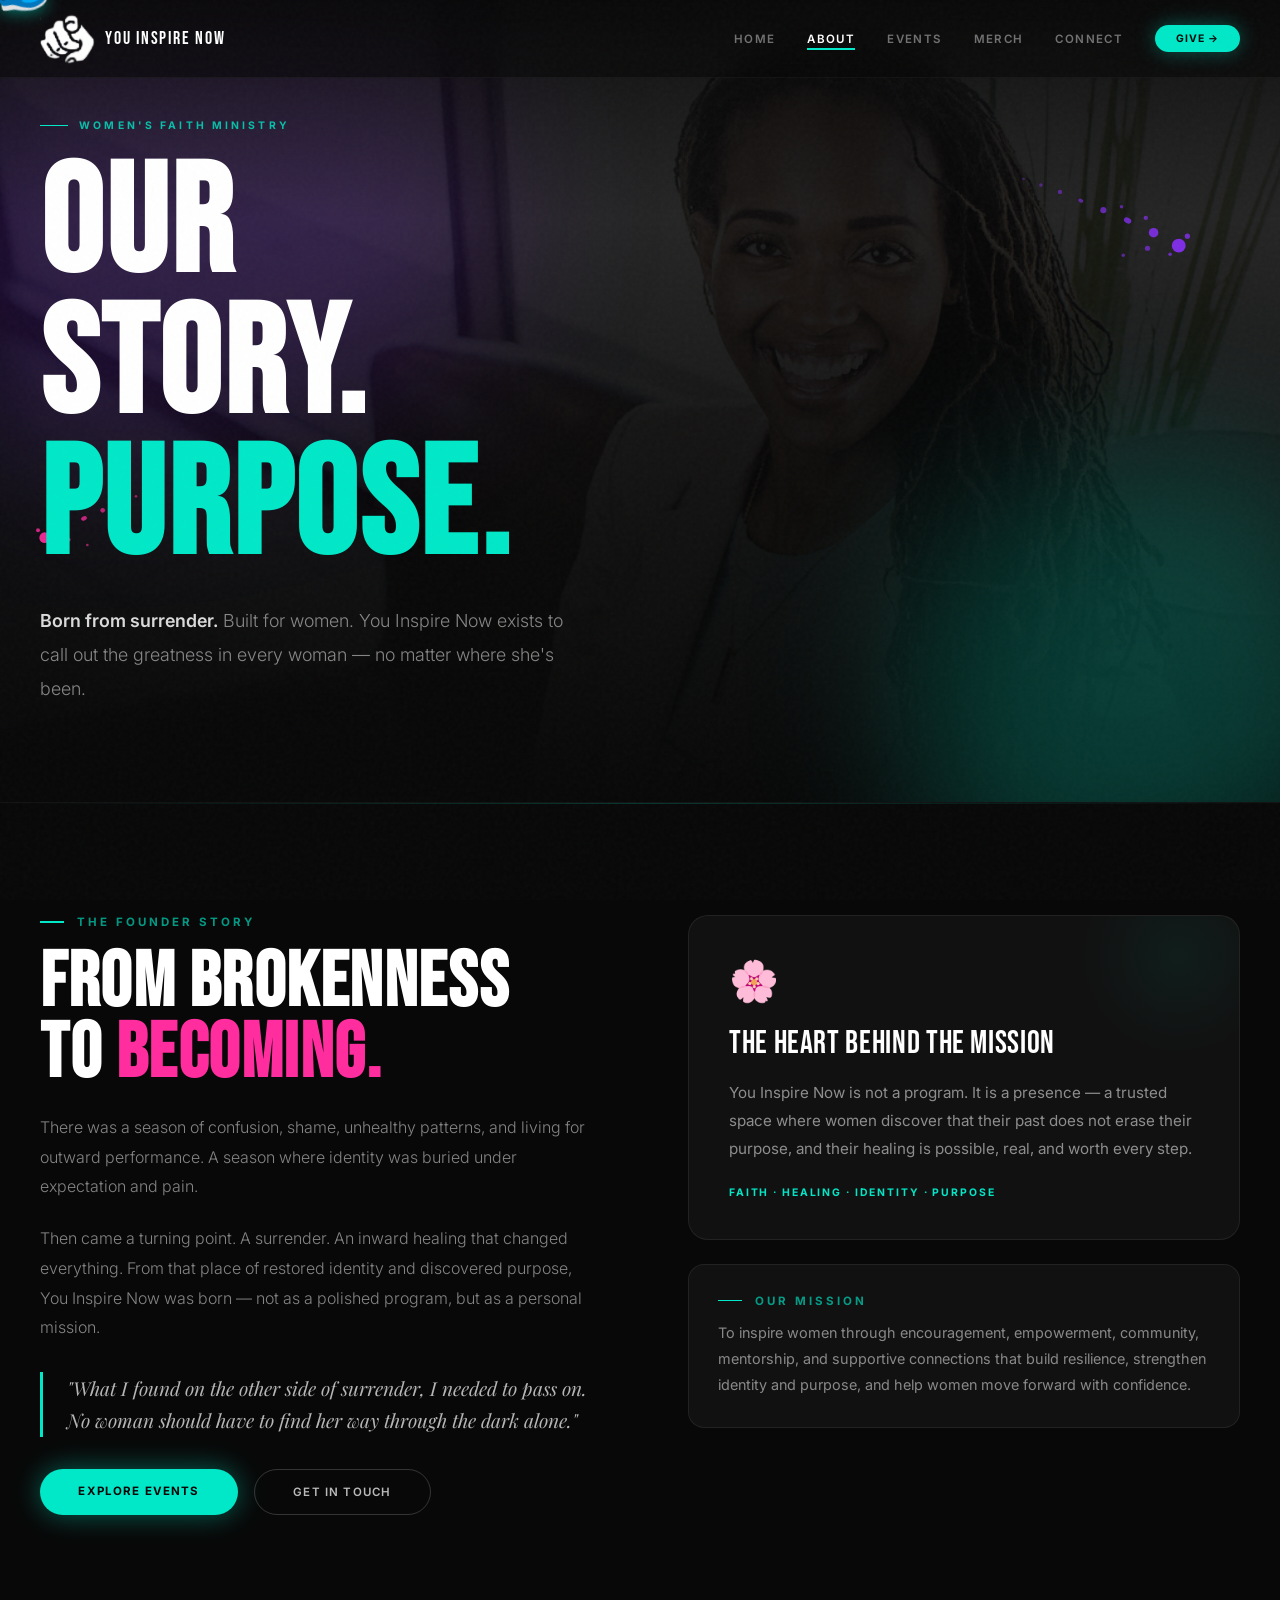
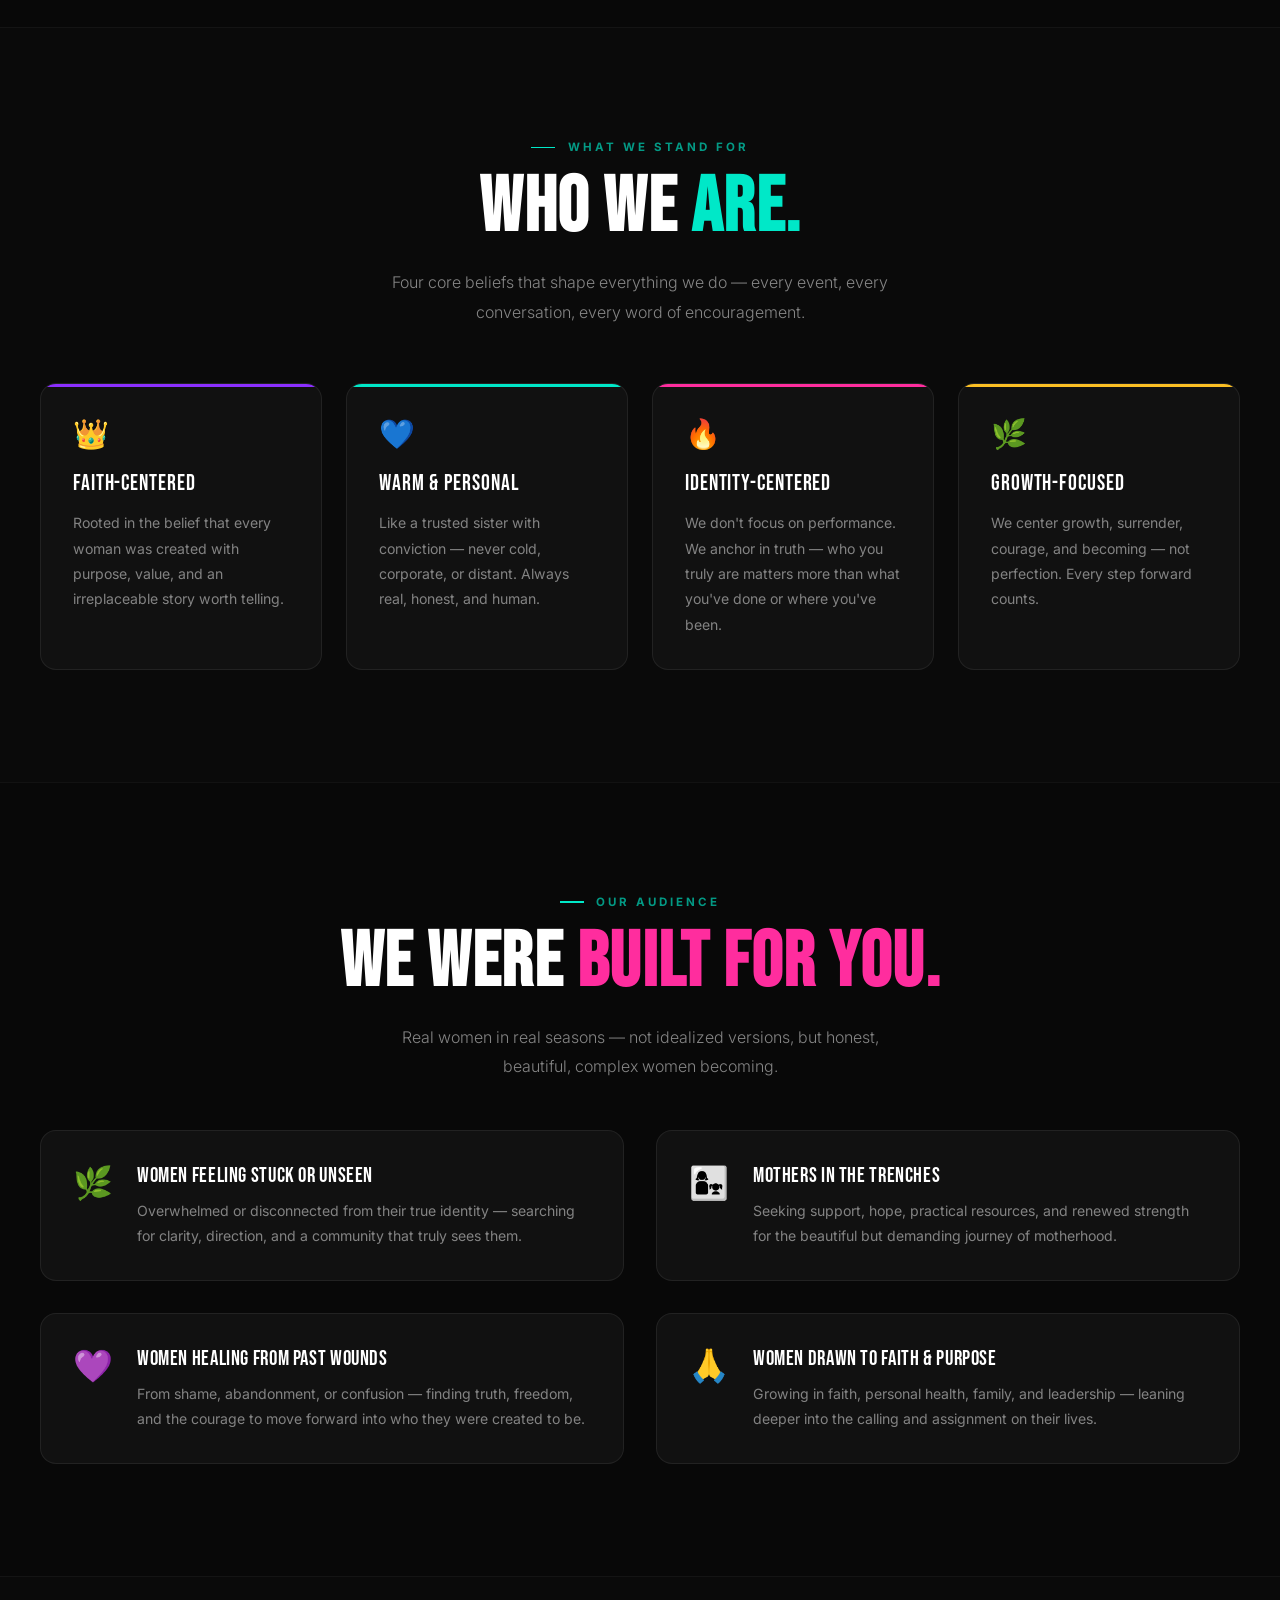
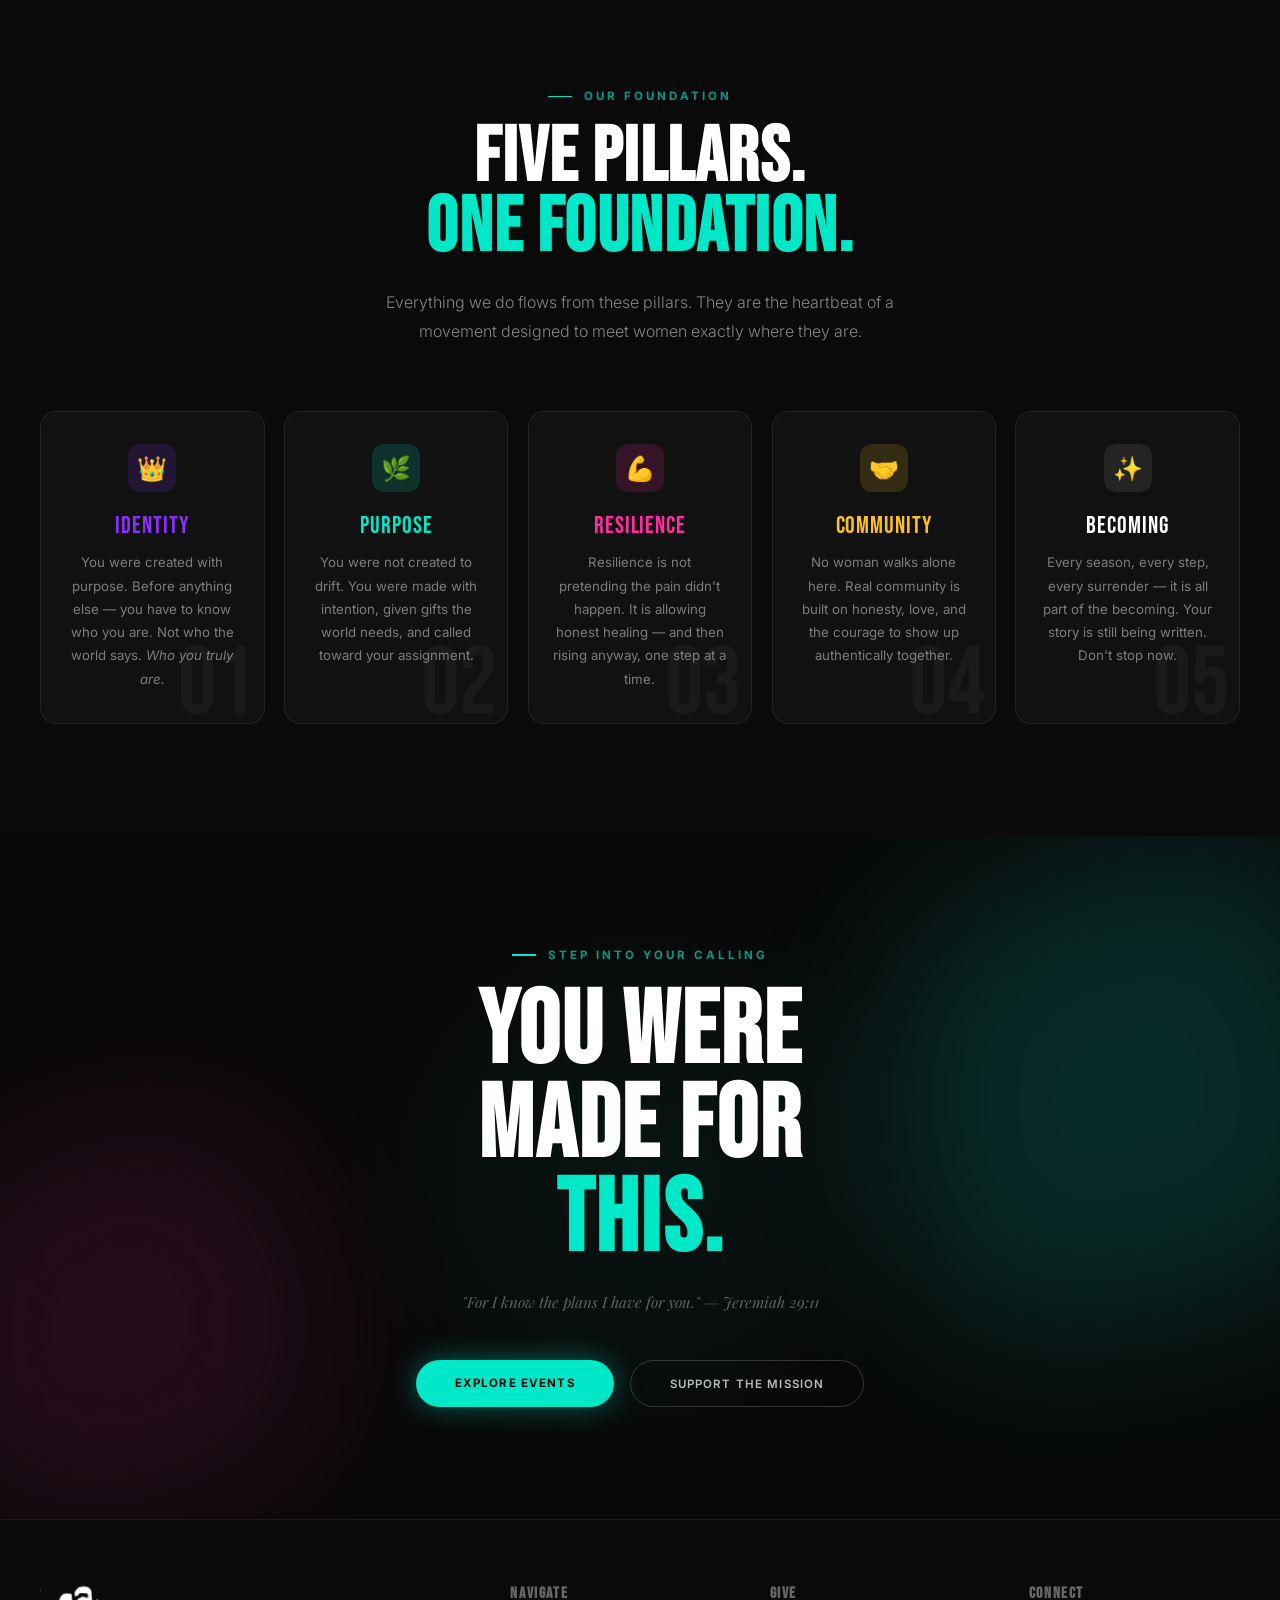
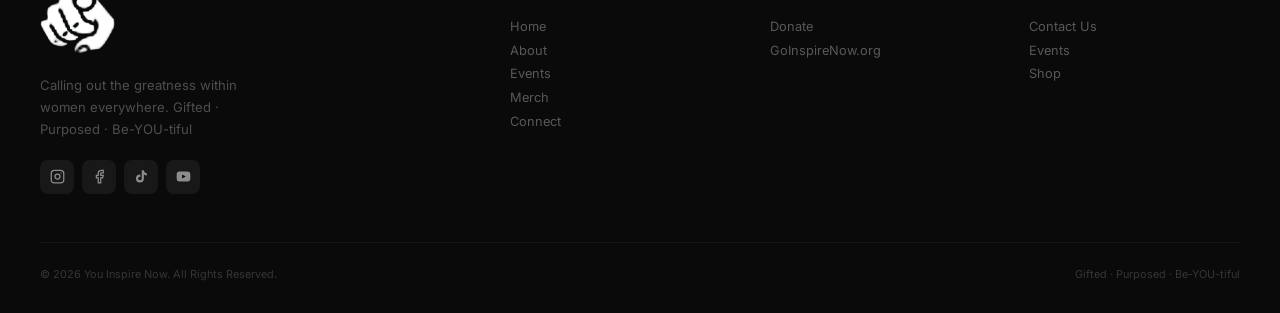
==== about.html @ 8af92f27 "You Inspire Now v2 — Women's Faith Ministry Website 6-page static site: Home, About, Events, Merch, " ====
<!DOCTYPE html>
<html lang="en">
<head>
<meta charset="UTF-8">
<meta name="viewport" content="width=device-width, initial-scale=1.0">
<title>Our Story — You Inspire Now</title>
<link rel="preconnect" href="https://fonts.googleapis.com">
<link href="https://fonts.googleapis.com/css2?family=Bebas+Neue&family=Dancing+Script:wght@700&family=Playfair+Display:ital,wght@0,400;0,700;1,400;1,700&family=Inter:wght@300;400;500;600;700&display=swap" rel="stylesheet">
<style>
*,*::before,*::after{box-sizing:border-box;margin:0;padding:0;}
html{scroll-behavior:smooth;}
body{font-family:'Inter',sans-serif;background:#080808;color:#fff;overflow-x:hidden;cursor:none;}
@media(hover:none){body{cursor:auto;}}
:root{--teal:#00E8C8;--pink:#FF2D9E;--pu:#8B2FFF;--black:#080808;--card:#111111;--border:rgba(255,255,255,0.07);--muted:rgba(255,255,255,0.38);}
.grain{position:fixed;inset:0;pointer-events:none;z-index:9999;opacity:0.028;background-image:url("data:image/svg+xml,%3Csvg viewBox='0 0 256 256' xmlns='http://www.w3.org/2000/svg'%3E%3Cfilter id='n'%3E%3CfeTurbulence type='fractalNoise' baseFrequency='0.85' numOctaves='4' stitchTiles='stitch'/%3E%3C/filter%3E%3Crect width='100%25' height='100%25' filter='url(%23n)'/%3E%3C/svg%3E");}
#cursor{position:fixed;pointer-events:none;z-index:100001;font-size:42px;line-height:1;user-select:none;transform:translate(-6px,-32px) rotate(-15deg);transition:font-size 0.15s ease,transform 0.15s ease;filter:drop-shadow(0 2px 8px rgba(0,232,200,0.5));}
#cursor.hov{font-size:54px;transform:translate(-6px,-40px) rotate(-20deg);}
@media(hover:none){#cursor{display:none;}}
.hero-top-shade{position:absolute;top:0;left:0;right:0;height:220px;background:linear-gradient(to bottom,rgba(8,8,8,0.88) 0%,transparent 100%);z-index:1;pointer-events:none;}
.splat-wrap{position:absolute;pointer-events:none;}
.blob{position:absolute;border-radius:71% 29% 76% 24% / 42% 68% 32% 58%;filter:blur(80px);pointer-events:none;animation:blob-drift var(--bd,14s) ease-in-out infinite alternate var(--bdel,0s);}
.blob-teal{background:rgba(0,232,200,0.22);}
.blob-pink{background:rgba(255,45,158,0.20);}
.blob-pu{background:rgba(139,47,255,0.18);}
@keyframes blob-drift{from{transform:translate(0,0) scale(1);border-radius:71% 29% 76% 24% / 42% 68% 32% 58%;}to{transform:translate(var(--btx,30px),var(--bty,-20px)) scale(var(--bs,1.12));border-radius:42% 58% 31% 69% / 70% 35% 65% 30%;}}
.reveal{opacity:0;transform:translateY(28px);transition:opacity 0.7s ease,transform 0.7s ease;}
.reveal.in{opacity:1;transform:translateY(0);}
.reveal-left{opacity:0;transform:translateX(-28px);transition:opacity 0.75s ease,transform 0.75s ease;}
.reveal-left.in{opacity:1;transform:translateX(0);}
.reveal-right{opacity:0;transform:translateX(28px);transition:opacity 0.75s ease,transform 0.75s ease;}
.reveal-right.in{opacity:1;transform:translateX(0);}

/* MUSIC */
#music-btn{position:fixed;bottom:2rem;right:2rem;z-index:998;width:52px;height:52px;border-radius:50%;background:rgba(8,8,8,0.75);border:1.5px solid rgba(0,232,200,0.45);backdrop-filter:blur(20px);cursor:pointer;display:flex;align-items:center;justify-content:center;font-size:1.2rem;color:var(--teal);transition:all 0.25s ease;box-shadow:0 4px 20px rgba(0,0,0,0.5);}
#music-btn:hover{background:rgba(0,232,200,0.12);border-color:var(--teal);transform:scale(1.1);box-shadow:0 0 20px rgba(0,232,200,0.4),0 4px 20px rgba(0,0,0,0.5);}
#music-btn.playing{background:rgba(0,232,200,0.1);border-color:var(--teal);animation:music-pulse 2s ease-in-out infinite;}
@keyframes music-pulse{0%,100%{box-shadow:0 0 24px rgba(0,232,200,0.5),0 4px 20px rgba(0,0,0,0.5);}50%{box-shadow:0 0 40px rgba(0,232,200,0.7),0 4px 20px rgba(0,0,0,0.5);}}

/* NAV */
#nav{position:fixed;top:0;left:0;right:0;z-index:500;padding:0.85rem 2.5rem;background:rgba(8,8,8,0.55);backdrop-filter:blur(12px);border-bottom:1px solid rgba(255,255,255,0.04);transition:background 0.4s,box-shadow 0.4s;}
#nav.scrolled{background:rgba(8,8,8,0.96);backdrop-filter:blur(24px);box-shadow:0 1px 0 rgba(255,255,255,0.05);}
.nav-in{max-width:1340px;margin:0 auto;display:flex;align-items:center;justify-content:space-between;}
.nav-logo{display:flex;align-items:center;gap:0.65rem;text-decoration:none;}.nav-logo img{height:50px;display:block;filter:invert(1);mix-blend-mode:screen;}
.nav-brand{font-family:'Bebas Neue',sans-serif;font-size:1.1rem;color:#fff;letter-spacing:0.1em;line-height:1;white-space:nowrap;}
.nav-links{display:flex;align-items:center;gap:2rem;}
.nav-a{font-size:0.72rem;font-weight:600;letter-spacing:0.12em;text-transform:uppercase;color:rgba(255,255,255,0.42);text-decoration:none;transition:color 0.2s;position:relative;}
.nav-a::after{content:'';position:absolute;bottom:-4px;left:0;width:0;height:1.5px;background:var(--teal);transition:width 0.25s;}
.nav-a:hover,.nav-a.active{color:#fff;}.nav-a:hover::after,.nav-a.active::after{width:100%;}
.nav-pill{padding:0.45rem 1.3rem;background:var(--teal);color:#080808;font-size:0.65rem;font-weight:700;letter-spacing:0.1em;text-transform:uppercase;border-radius:100px;text-decoration:none;transition:transform 0.2s,box-shadow 0.2s;box-shadow:0 0 20px rgba(0,232,200,0.35);}
.nav-pill:hover{transform:scale(1.07);box-shadow:0 0 32px rgba(0,232,200,0.55);}
.nav-burger{display:none;flex-direction:column;gap:5px;cursor:pointer;padding:4px;background:none;border:none;}
.nav-burger span{display:block;width:22px;height:2px;background:#fff;border-radius:2px;}

/* HERO */
#hero{min-height:80vh;position:relative;overflow:hidden;display:flex;align-items:flex-end;padding-top:110px;padding-bottom:6rem;}
.hero-bg{position:absolute;inset:0;background:url('images/hero.jpg') center 25% / cover no-repeat;filter:brightness(0.22) saturate(0.5);}
.hero-overlay{position:absolute;inset:0;background:linear-gradient(to top,#080808 0%,rgba(8,8,8,0.7) 40%,rgba(8,8,8,0.15) 100%);}
.hero-content{position:relative;z-index:2;max-width:1340px;margin:0 auto;padding:0 2.5rem;width:100%;}
.hero-tag{font-size:0.65rem;font-weight:700;letter-spacing:0.3em;text-transform:uppercase;color:rgba(0,232,200,0.8);display:inline-flex;align-items:center;gap:0.7rem;margin-bottom:1.5rem;}
.hero-tag::before{content:'';width:28px;height:1.5px;background:var(--teal);}
.hero-h1{font-family:'Bebas Neue',sans-serif;font-size:clamp(3rem,12vw,10rem);line-height:0.92;letter-spacing:0.02em;color:#fff;margin-bottom:1.5rem;}
.hero-h1 .accent{color:var(--teal);}
.hero-sub{font-size:1.12rem;font-weight:300;color:rgba(255,255,255,0.5);line-height:1.9;max-width:540px;}
.hero-sub strong{color:rgba(255,255,255,0.85);font-weight:600;}

/* SECTION BASE */
.sec{padding:7rem 2.5rem;position:relative;overflow:hidden;}
.sec-in{max-width:1340px;margin:0 auto;}
.section-label{font-size:0.72rem;font-weight:700;letter-spacing:0.26em;text-transform:uppercase;color:rgba(0,232,200,0.65);display:flex;align-items:center;gap:0.8rem;margin-bottom:1.2rem;}
.section-label::before{content:'';width:24px;height:1.5px;background:var(--teal);}
.sh2{font-family:'Bebas Neue',sans-serif;font-size:clamp(2.8rem,6vw,5.5rem);line-height:0.92;letter-spacing:0.02em;margin-bottom:1.5rem;}
.sh2 .accent-t{color:var(--teal);}
.sh2 .accent-p{color:var(--pink);}
.bp{font-size:1rem;color:rgba(255,255,255,0.5);line-height:1.85;font-weight:300;}
.bp strong{color:#fff;font-weight:600;}

/* STORY SECTION */
#story{background:#080808;border-top:1px solid rgba(255,255,255,0.04);}
#story::before{content:'';position:absolute;top:0;left:0;right:0;height:1px;background:linear-gradient(90deg,transparent,rgba(0,232,200,0.2),transparent);}
.story-grid{display:grid;grid-template-columns:1fr 1fr;gap:6rem;align-items:start;}
.story-quote{font-family:'Playfair Display',serif;font-style:italic;font-size:1.2rem;color:rgba(255,255,255,0.7);line-height:1.7;border-left:3px solid var(--teal);padding-left:1.5rem;margin:1.8rem 0;}
.story-card{background:var(--card);border:1px solid var(--border);border-radius:20px;padding:2.5rem;position:relative;overflow:hidden;}
.story-card::before{content:'';position:absolute;top:-60px;right:-40px;width:200px;height:200px;border-radius:50%;background:radial-gradient(circle,rgba(0,232,200,0.06),transparent 70%);}
.story-card-h{font-family:'Bebas Neue',sans-serif;font-size:2rem;letter-spacing:0.02em;margin-bottom:1rem;}
.story-card-p{color:rgba(255,255,255,0.52);line-height:1.85;font-size:0.95rem;margin-bottom:1.4rem;}
.story-card-tag{font-size:0.65rem;font-weight:700;letter-spacing:0.18em;text-transform:uppercase;color:var(--teal);}

/* VALUES SECTION */
#values{background:#0A0A0A;}
.values-grid{display:grid;grid-template-columns:repeat(4,1fr);gap:1.5rem;margin-top:3.5rem;}
.val-card{background:var(--card);border:1px solid var(--border);border-radius:16px;padding:2rem;position:relative;overflow:hidden;transition:border-color 0.3s,transform 0.3s;}
.val-card::before{content:'';position:absolute;top:0;left:0;right:0;height:3px;background:var(--ac,var(--teal));}
.val-card:hover{border-color:rgba(255,255,255,0.14);transform:translateY(-4px);}
.val-icon{font-size:1.8rem;margin-bottom:1.2rem;}
.val-h{font-family:'Bebas Neue',sans-serif;font-size:1.4rem;letter-spacing:0.04em;margin-bottom:0.8rem;}
.val-p{color:rgba(255,255,255,0.48);font-size:0.88rem;line-height:1.8;}

/* AUDIENCE SECTION */
#audience{background:#080808;}
.aud-grid{display:grid;grid-template-columns:repeat(2,1fr);gap:2rem;margin-top:3rem;}
.aud-item{display:flex;gap:1.5rem;align-items:flex-start;background:var(--card);border:1px solid var(--border);border-radius:16px;padding:2rem;}
.aud-icon{font-size:2rem;flex-shrink:0;}
.aud-h{font-family:'Bebas Neue',sans-serif;font-size:1.3rem;letter-spacing:0.03em;margin-bottom:0.6rem;}
.aud-p{color:rgba(255,255,255,0.48);font-size:0.88rem;line-height:1.8;}

/* PILLARS */
#pillars{background:#0A0A0A;}
.pillars-grid{display:grid;grid-template-columns:repeat(5,1fr);gap:1.2rem;margin-top:3.5rem;}
.pillar-card{background:var(--card);border:1px solid var(--border);border-radius:16px;padding:2rem 1.5rem;text-align:center;position:relative;overflow:hidden;transition:border-color 0.3s,transform 0.3s;}
.pillar-card:hover{transform:translateY(-6px);border-color:rgba(255,255,255,0.12);}
.pillar-card::after{content:attr(data-num);position:absolute;bottom:-10px;right:10px;font-family:'Bebas Neue',sans-serif;font-size:6rem;color:rgba(255,255,255,0.04);line-height:1;pointer-events:none;}
.pillar-dot{width:48px;height:48px;border-radius:12px;display:flex;align-items:center;justify-content:center;font-size:1.5rem;margin:0 auto 1.2rem;background:var(--pc,rgba(0,232,200,0.12));}
.pillar-name{font-family:'Bebas Neue',sans-serif;font-size:1.5rem;letter-spacing:0.04em;margin-bottom:0.7rem;color:var(--tl,var(--teal));}
.pillar-desc{color:rgba(255,255,255,0.45);font-size:0.83rem;line-height:1.75;}

/* CTA */
#about-cta{background:#080808;padding:7rem 2.5rem;text-align:center;position:relative;overflow:hidden;}
#about-cta::before{content:'';position:absolute;top:50%;left:50%;transform:translate(-50%,-50%);width:600px;height:600px;border-radius:50%;background:radial-gradient(circle,rgba(0,232,200,0.06),transparent 70%);pointer-events:none;}
.cta-h{font-family:'Bebas Neue',sans-serif;font-size:clamp(3rem,8vw,7rem);line-height:0.92;letter-spacing:0.02em;margin-bottom:1.5rem;}
.cta-h .tl{color:var(--teal);}
.cta-scripture{font-family:'Playfair Display',serif;font-style:italic;color:rgba(255,255,255,0.35);font-size:0.95rem;margin-bottom:3rem;}
.cta-btns{display:flex;gap:1rem;justify-content:center;flex-wrap:wrap;}
.btn-teal{display:inline-block;padding:0.95rem 2.4rem;background:var(--teal);color:#080808;font-weight:700;font-size:0.72rem;letter-spacing:0.1em;text-transform:uppercase;border-radius:100px;text-decoration:none;box-shadow:0 0 28px rgba(0,232,200,0.4);transition:transform 0.2s cubic-bezier(.34,1.56,.64,1),box-shadow 0.2s;}
.btn-teal:hover{transform:translateY(-3px) scale(1.04);box-shadow:0 0 48px rgba(0,232,200,0.6);}
.btn-ghost{display:inline-block;padding:0.95rem 2.4rem;background:transparent;color:rgba(255,255,255,0.72);font-weight:600;font-size:0.72rem;letter-spacing:0.1em;text-transform:uppercase;border-radius:100px;text-decoration:none;border:1.5px solid rgba(255,255,255,0.18);transition:border-color 0.2s,color 0.2s,transform 0.2s;}
.btn-ghost:hover{border-color:rgba(255,255,255,0.5);color:#fff;transform:translateY(-2px);}

/* FOOTER */
footer{background:#0A0A0A;border-top:1px solid var(--border);padding:4rem 2.5rem 2rem;}
.ft-in{max-width:1340px;margin:0 auto;}
.ft-grid{display:grid;grid-template-columns:2fr 1fr 1fr 1fr;gap:3rem;margin-bottom:3rem;}
.ft-brand img{height:70px;filter:invert(1);mix-blend-mode:screen;margin-bottom:1rem;}
.ft-tagline{font-size:0.82rem;color:rgba(255,255,255,0.28);line-height:1.7;max-width:240px;}
.ft-col h4{font-family:'Bebas Neue',sans-serif;font-size:1rem;letter-spacing:0.1em;color:rgba(255,255,255,0.38);margin-bottom:1rem;}
.ft-links{display:flex;flex-direction:column;gap:0.55rem;}
.ft-links a{font-size:0.8rem;color:rgba(255,255,255,0.32);text-decoration:none;transition:color 0.2s;}
.ft-links a:hover{color:#fff;}
.ft-soc{display:inline-flex;width:34px;height:34px;border-radius:8px;align-items:center;justify-content:center;background:rgba(255,255,255,0.06);color:rgba(255,255,255,0.5);text-decoration:none;transition:background 0.2s,color 0.2s;}
.ft-soc:hover{background:rgba(0,232,200,0.15);color:var(--teal);}
.ft-socs{display:flex;gap:0.5rem;margin-top:1.2rem;}
.ft-bot{border-top:1px solid rgba(255,255,255,0.05);padding-top:1.5rem;display:flex;justify-content:space-between;flex-wrap:wrap;gap:0.8rem;}
.ft-copy{font-size:0.68rem;color:rgba(255,255,255,0.18);}

/* RESPONSIVE */
@media(max-width:1024px){.pillars-grid{grid-template-columns:repeat(3,1fr);}.values-grid{grid-template-columns:repeat(2,1fr);}.story-grid{grid-template-columns:1fr;gap:3rem;}}
@media(max-width:768px){.aud-grid{grid-template-columns:1fr;}.ft-grid{grid-template-columns:1fr 1fr;gap:2rem;}.pillars-grid{grid-template-columns:repeat(2,1fr);}}
@media(max-width:600px){#nav{padding:0.65rem 1.25rem;}.nav-links{display:none;}.nav-links.open{display:flex;flex-direction:column;position:fixed;top:68px;left:0;right:0;background:rgba(8,8,8,0.98);padding:1.5rem;gap:1.2rem;z-index:499;}.nav-a{font-size:0.9rem;}.nav-burger{display:flex;}.sec{padding:4.5rem 1.25rem;}.values-grid{grid-template-columns:1fr;}.pillars-grid{grid-template-columns:1fr 1fr;}.ft-grid{grid-template-columns:1fr;gap:1.5rem;}
  .hero-content{padding:0 1.5rem;}
  .hero-h1{font-size:clamp(3rem,14vw,6rem);}
  .hero-sub{font-size:1rem;max-width:100%;}
  .ft-brand p{font-size:0.9rem;}
  .ft-links a{font-size:0.92rem;}
  .ft-copy{font-size:0.78rem;}
  .ft-col h4{font-size:0.68rem;}
  .ft-soc{width:42px;height:42px;}
  .val-card{padding:2rem 1.8rem;}
  .val-icon{font-size:1.8rem;}
  .pl-card-ab{padding:2rem 1.8rem;}
}
</style>
</head>
<body>
<div class="grain"></div>
<div id="cursor">👟</div>
<audio id="bg-music" loop preload="metadata"><source src="audio/brave.mp3" type="audio/mpeg"></audio>
<button id="music-btn" aria-label="Toggle music">♪</button>

<!-- NAV -->
<nav id="nav">
  <div class="nav-in">
    <a href="index.html" class="nav-logo"><img src="Screenshot_2026-03-28_195930-removebg-preview.png" alt="You Inspire Now"><span class="nav-brand">You Inspire Now</span></a>
    <div class="nav-links" id="nav-links">
      <a href="index.html" class="nav-a">Home</a>
      <a href="about.html" class="nav-a active">About</a>
      <a href="events.html" class="nav-a">Events</a>
      <a href="merch.html" class="nav-a">Merch</a>
      <a href="contact.html" class="nav-a">Connect</a>
      <a href="donate.html" class="nav-pill">Give →</a>
    </div>
    <button class="nav-burger" id="nav-burger" aria-label="Menu"><span></span><span></span><span></span></button>
  </div>
</nav>

<!-- HERO -->
<section id="hero">
  <div class="hero-bg"></div>
  <div class="hero-overlay"></div>
  <div class="hero-top-shade"></div>
  <div class="blob blob-pu" style="width:600px;height:600px;top:-150px;left:-100px;--bd:16s;"></div>
  <div class="blob blob-teal" style="width:450px;height:450px;bottom:-100px;right:-80px;--bd:18s;--bdel:-6s;"></div>
  <div class="splat-wrap" style="width:260px;height:260px;top:15%;right:6%;z-index:1;">
    <svg viewBox="0 0 300 200" fill="none"><circle cx="272" cy="145" r="8" fill="rgba(139,47,255,.88)"/><circle cx="282" cy="134" r="3" fill="rgba(139,47,255,.76)"/><circle cx="262" cy="155" r="2" fill="rgba(139,47,255,.70)"/><circle cx="243" cy="130" r="5.5" fill="rgba(139,47,255,.80)"/><ellipse cx="213" cy="116" rx="4.5" ry="3.2" transform="rotate(26,213,116)" fill="rgba(139,47,255,.72)"/><circle cx="185" cy="104" r="3.5" fill="rgba(139,47,255,.65)"/><ellipse cx="159" cy="93" rx="3" ry="2.2" transform="rotate(26,159,93)" fill="rgba(139,47,255,.58)"/><circle cx="135" cy="83" r="2.5" fill="rgba(139,47,255,.51)"/><circle cx="113" cy="75" r="2" fill="rgba(139,47,255,.44)"/><circle cx="93" cy="68" r="1.5" fill="rgba(139,47,255,.36)"/><circle cx="234" cy="113" r="2.5" fill="rgba(139,47,255,.66)"/><circle cx="206" cy="100" r="2" fill="rgba(139,47,255,.58)"/><circle cx="236" cy="148" r="3" fill="rgba(139,47,255,.63)"/><circle cx="208" cy="156" r="2" fill="rgba(139,47,255,.55)"/></svg>
  </div>
  <div class="splat-wrap" style="width:200px;height:200px;top:55%;left:2%;z-index:1;">
    <svg viewBox="0 0 300 200" fill="none"><circle cx="28" cy="145" r="8" fill="rgba(255,45,158,.90)"/><circle cx="18" cy="134" r="3" fill="rgba(255,45,158,.78)"/><circle cx="57" cy="130" r="5.5" fill="rgba(255,45,158,.82)"/><ellipse cx="87" cy="116" rx="4.5" ry="3.2" transform="rotate(-26,87,116)" fill="rgba(255,45,158,.74)"/><circle cx="115" cy="104" r="3.5" fill="rgba(255,45,158,.67)"/><circle cx="141" cy="93" r="2.5" fill="rgba(255,45,158,.60)"/><circle cx="165" cy="83" r="2" fill="rgba(255,45,158,.53)"/><circle cx="64" cy="148" r="3" fill="rgba(255,45,158,.65)"/><circle cx="92" cy="156" r="2" fill="rgba(255,45,158,.57)"/></svg>
  </div>
  <div class="hero-content">
    <div class="hero-tag">Women's Faith Ministry</div>
    <h1 class="hero-h1">OUR<br>STORY.<br><span class="accent">PURPOSE.</span></h1>
    <p class="hero-sub"><strong>Born from surrender.</strong> Built for women. You Inspire Now exists to call out the greatness in every woman — no matter where she's been.</p>
  </div>
</section>

<!-- FOUNDER STORY -->
<section id="story" class="sec">
  <div class="sec-in">
    <div class="story-grid">
      <div class="reveal-left">
        <div class="section-label">The Founder Story</div>
        <h2 class="sh2">FROM BROKENNESS<br>TO <span class="accent-p">BECOMING.</span></h2>
        <p class="bp" style="margin-bottom:1.4rem;">There was a season of confusion, shame, unhealthy patterns, and living for outward performance. A season where identity was buried under expectation and pain.</p>
        <p class="bp" style="margin-bottom:1.4rem;">Then came a turning point. A surrender. An inward healing that changed everything. From that place of restored identity and discovered purpose, You Inspire Now was born — not as a polished program, but as a personal mission.</p>
        <blockquote class="story-quote">"What I found on the other side of surrender, I needed to pass on. No woman should have to find her way through the dark alone."</blockquote>
        <div style="margin-top:2rem;display:flex;gap:1rem;flex-wrap:wrap;">
          <a href="events.html" class="btn-teal" data-magnetic>Explore Events</a>
          <a href="contact.html" class="btn-ghost">Get In Touch</a>
        </div>
      </div>
      <div class="reveal-right" style="transition-delay:0.12s;">
        <div class="story-card">
          <div style="font-size:2.5rem;margin-bottom:1.2rem;">🌸</div>
          <div class="story-card-h">THE HEART BEHIND THE MISSION</div>
          <p class="story-card-p">You Inspire Now is not a program. It is a presence — a trusted space where women discover that their past does not erase their purpose, and their healing is possible, real, and worth every step.</p>
          <div class="story-card-tag">Faith · Healing · Identity · Purpose</div>
        </div>
        <div style="margin-top:1.5rem;background:var(--card);border:1px solid var(--border);border-radius:16px;padding:1.8rem;">
          <div class="section-label" style="margin-bottom:0.8rem;">Our Mission</div>
          <p style="font-size:0.9rem;color:rgba(255,255,255,0.5);line-height:1.8;">To inspire women through encouragement, empowerment, community, mentorship, and supportive connections that build resilience, strengthen identity and purpose, and help women move forward with confidence.</p>
        </div>
      </div>
    </div>
  </div>
</section>

<!-- VALUES -->
<section id="values" class="sec" style="border-top:1px solid rgba(255,255,255,0.04);">
  <div class="sec-in">
    <div class="reveal" style="text-align:center;margin-bottom:1rem;">
      <div class="section-label" style="justify-content:center;">What We Stand For</div>
      <h2 class="sh2">WHO WE <span class="accent-t">ARE.</span></h2>
      <p class="bp" style="max-width:560px;margin:0 auto;">Four core beliefs that shape everything we do — every event, every conversation, every word of encouragement.</p>
    </div>
    <div class="values-grid">
      <div class="val-card reveal" style="--ac:var(--pu);">
        <div class="val-icon">👑</div>
        <div class="val-h">Faith-Centered</div>
        <p class="val-p">Rooted in the belief that every woman was created with purpose, value, and an irreplaceable story worth telling.</p>
      </div>
      <div class="val-card reveal" style="--ac:var(--teal);transition-delay:.08s;">
        <div class="val-icon">💙</div>
        <div class="val-h">Warm &amp; Personal</div>
        <p class="val-p">Like a trusted sister with conviction — never cold, corporate, or distant. Always real, honest, and human.</p>
      </div>
      <div class="val-card reveal" style="--ac:var(--pink);transition-delay:.16s;">
        <div class="val-icon">🔥</div>
        <div class="val-h">Identity-Centered</div>
        <p class="val-p">We don't focus on performance. We anchor in truth — who you truly are matters more than what you've done or where you've been.</p>
      </div>
      <div class="val-card reveal" style="--ac:#FBBF24;transition-delay:.24s;">
        <div class="val-icon">🌿</div>
        <div class="val-h">Growth-Focused</div>
        <p class="val-p">We center growth, surrender, courage, and becoming — not perfection. Every step forward counts.</p>
      </div>
    </div>
  </div>
</section>

<!-- WHO WE SERVE -->
<section id="audience" class="sec" style="border-top:1px solid rgba(255,255,255,0.04);">
  <div class="sec-in">
    <div class="reveal" style="text-align:center;margin-bottom:3rem;">
      <div class="section-label" style="justify-content:center;">Our Audience</div>
      <h2 class="sh2">WE WERE <span class="accent-p">BUILT FOR YOU.</span></h2>
      <p class="bp" style="max-width:520px;margin:0 auto;">Real women in real seasons — not idealized versions, but honest, beautiful, complex women becoming.</p>
    </div>
    <div class="aud-grid">
      <div class="aud-item reveal">
        <div class="aud-icon">🌿</div>
        <div>
          <div class="aud-h">WOMEN FEELING STUCK OR UNSEEN</div>
          <p class="aud-p">Overwhelmed or disconnected from their true identity — searching for clarity, direction, and a community that truly sees them.</p>
        </div>
      </div>
      <div class="aud-item reveal" style="transition-delay:.08s;">
        <div class="aud-icon">👩‍👧</div>
        <div>
          <div class="aud-h">MOTHERS IN THE TRENCHES</div>
          <p class="aud-p">Seeking support, hope, practical resources, and renewed strength for the beautiful but demanding journey of motherhood.</p>
        </div>
      </div>
      <div class="aud-item reveal" style="transition-delay:.16s;">
        <div class="aud-icon">💜</div>
        <div>
          <div class="aud-h">WOMEN HEALING FROM PAST WOUNDS</div>
          <p class="aud-p">From shame, abandonment, or confusion — finding truth, freedom, and the courage to move forward into who they were created to be.</p>
        </div>
      </div>
      <div class="aud-item reveal" style="transition-delay:.24s;">
        <div class="aud-icon">🙏</div>
        <div>
          <div class="aud-h">WOMEN DRAWN TO FAITH &amp; PURPOSE</div>
          <p class="aud-p">Growing in faith, personal health, family, and leadership — leaning deeper into the calling and assignment on their lives.</p>
        </div>
      </div>
    </div>
  </div>
</section>

<!-- PILLARS -->
<section id="pillars" class="sec" style="background:#0A0A0A;border-top:1px solid rgba(255,255,255,0.04);">
  <div class="sec-in">
    <div class="reveal" style="text-align:center;margin-bottom:4rem;">
      <div class="section-label" style="justify-content:center;">Our Foundation</div>
      <h2 class="sh2">FIVE PILLARS.<br><span class="accent-t">ONE FOUNDATION.</span></h2>
      <p class="bp" style="max-width:520px;margin:0 auto;">Everything we do flows from these pillars. They are the heartbeat of a movement designed to meet women exactly where they are.</p>
    </div>
    <div class="pillars-grid">
      <div class="pillar-card reveal" data-num="01">
        <div class="pillar-dot" style="--pc:rgba(139,47,255,0.15);">👑</div>
        <div class="pillar-name" style="--tl:var(--pu);">IDENTITY</div>
        <p class="pillar-desc">You were created with purpose. Before anything else — you have to know who you are. Not who the world says. <em>Who you truly are.</em></p>
      </div>
      <div class="pillar-card reveal" data-num="02" style="transition-delay:.06s;">
        <div class="pillar-dot" style="--pc:rgba(0,232,200,0.15);">🌿</div>
        <div class="pillar-name" style="--tl:var(--teal);">PURPOSE</div>
        <p class="pillar-desc">You were not created to drift. You were made with intention, given gifts the world needs, and called toward your assignment.</p>
      </div>
      <div class="pillar-card reveal" data-num="03" style="transition-delay:.12s;">
        <div class="pillar-dot" style="--pc:rgba(255,45,158,0.15);">💪</div>
        <div class="pillar-name" style="--tl:var(--pink);">RESILIENCE</div>
        <p class="pillar-desc">Resilience is not pretending the pain didn't happen. It is allowing honest healing — and then rising anyway, one step at a time.</p>
      </div>
      <div class="pillar-card reveal" data-num="04" style="transition-delay:.18s;">
        <div class="pillar-dot" style="--pc:rgba(251,191,36,0.15);">🤝</div>
        <div class="pillar-name" style="--tl:#FBBF24;">COMMUNITY</div>
        <p class="pillar-desc">No woman walks alone here. Real community is built on honesty, love, and the courage to show up authentically together.</p>
      </div>
      <div class="pillar-card reveal" data-num="05" style="transition-delay:.24s;">
        <div class="pillar-dot" style="--pc:rgba(255,255,255,0.08);">✨</div>
        <div class="pillar-name" style="--tl:#fff;">BECOMING</div>
        <p class="pillar-desc">Every season, every step, every surrender — it is all part of the becoming. Your story is still being written. Don't stop now.</p>
      </div>
    </div>
  </div>
</section>

<!-- CTA -->
<section id="about-cta">
  <div class="blob blob-teal" style="position:absolute;width:500px;height:500px;top:0;right:-100px;--bd:16s;opacity:0.7;"></div>
  <div class="blob blob-pink" style="position:absolute;width:400px;height:400px;bottom:0;left:-80px;--bd:18s;--bdel:-6s;opacity:0.6;"></div>
  <div style="position:relative;z-index:1;">
    <div class="section-label reveal" style="justify-content:center;margin-bottom:1.5rem;">Step Into Your Calling</div>
    <h2 class="cta-h reveal">YOU WERE<br>MADE FOR<br><span class="tl">THIS.</span></h2>
    <p class="cta-scripture reveal">"For I know the plans I have for you." — Jeremiah 29:11</p>
    <div class="cta-btns reveal">
      <a href="events.html" class="btn-teal" data-magnetic>Explore Events</a>
      <a href="donate.html" class="btn-ghost" data-magnetic>Support The Mission</a>
    </div>
  </div>
</section>

<!-- FOOTER -->
<footer>
  <div class="ft-in">
    <div class="ft-grid">
      <div class="ft-brand">
        <img src="Screenshot_2026-03-28_195930-removebg-preview.png" alt="You Inspire Now">
        <p class="ft-tagline">Calling out the greatness within women everywhere. Gifted · Purposed · Be-YOU-tiful</p>
        <div class="ft-socs">
          <a href="https://instagram.com/youinspirenow" target="_blank" class="ft-soc"><svg width="15" height="15" viewBox="0 0 24 24" fill="none" stroke="currentColor" stroke-width="2"><rect x="2" y="2" width="20" height="20" rx="5"/><circle cx="12" cy="12" r="4"/><circle cx="17.5" cy="6.5" r="1" fill="currentColor" stroke="none"/></svg></a>
          <a href="https://facebook.com/youinspirenow" target="_blank" class="ft-soc"><svg width="15" height="15" viewBox="0 0 24 24" fill="none" stroke="currentColor" stroke-width="2"><path d="M18 2h-3a5 5 0 0 0-5 5v3H7v4h3v8h4v-8h3l1-4h-4V7a1 1 0 0 1 1-1h3z"/></svg></a>
          <a href="https://tiktok.com/@youinspirenow" target="_blank" class="ft-soc"><svg width="15" height="15" viewBox="0 0 24 24" fill="currentColor"><path d="M19.59 6.69a4.83 4.83 0 0 1-3.77-4.25V2h-3.45v13.67a2.89 2.89 0 0 1-2.88 2.5 2.89 2.89 0 0 1-2.89-2.89 2.89 2.89 0 0 1 2.89-2.89c.28 0 .54.04.79.1V9.01a6.3 6.3 0 0 0-.79-.05 6.34 6.34 0 0 0-6.34 6.34 6.34 6.34 0 0 0 6.34 6.34 6.34 6.34 0 0 0 6.33-6.34V8.69a8.17 8.17 0 0 0 4.78 1.53V6.77a4.85 4.85 0 0 1-1.01-.08z"/></svg></a>
          <a href="https://youtube.com/@youinspirenow" target="_blank" class="ft-soc"><svg width="15" height="15" viewBox="0 0 24 24" fill="currentColor"><path d="M22.54 6.42a2.78 2.78 0 0 0-1.95-1.96C18.88 4 12 4 12 4s-6.88 0-8.59.46A2.78 2.78 0 0 0 1.46 6.42 29 29 0 0 0 1 12a29 29 0 0 0 .46 5.58 2.78 2.78 0 0 0 1.95 1.96C5.12 20 12 20 12 20s6.88 0 8.59-.46a2.78 2.78 0 0 0 1.96-1.96A29 29 0 0 0 23 12a29 29 0 0 0-.46-5.58z"/><polygon points="9.75 15.02 15.5 12 9.75 8.98 9.75 15.02" fill="#080808"/></svg></a>
        </div>
      </div>
      <div class="ft-col"><h4>Navigate</h4><div class="ft-links"><a href="index.html">Home</a><a href="about.html">About</a><a href="events.html">Events</a><a href="merch.html">Merch</a><a href="contact.html">Connect</a></div></div>
      <div class="ft-col"><h4>Give</h4><div class="ft-links"><a href="donate.html">Donate</a><a href="https://www.goinspirenow.org" target="_blank">GoInspireNow.org</a></div></div>
      <div class="ft-col"><h4>Connect</h4><div class="ft-links"><a href="contact.html">Contact Us</a><a href="events.html">Events</a><a href="merch.html">Shop</a></div></div>
    </div>
    <div class="ft-bot">
      <p class="ft-copy">© 2026 You Inspire Now. All Rights Reserved.</p>
      <p class="ft-copy">Gifted · Purposed · Be-YOU-tiful</p>
    </div>
  </div>
</footer>

<script>
const nav=document.getElementById('nav');
window.addEventListener('scroll',()=>nav.classList.toggle('scrolled',window.scrollY>60));
document.getElementById('nav-burger').addEventListener('click',()=>document.getElementById('nav-links').classList.toggle('open'));
const io=new IntersectionObserver((entries)=>{entries.forEach(entry=>{if(entry.isIntersecting){entry.target.classList.add('in');io.unobserve(entry.target);}});},{threshold:0,rootMargin:'0px 0px -60px 0px'});
document.querySelectorAll('.reveal,.reveal-left,.reveal-right').forEach(el=>io.observe(el));
const c=document.getElementById('cursor');
if(c){document.addEventListener('mousemove',e=>{c.style.left=e.clientX+'px';c.style.top=e.clientY+'px';});document.querySelectorAll('a,button').forEach(el=>{el.addEventListener('mouseenter',()=>c.classList.add('hov'));el.addEventListener('mouseleave',()=>c.classList.remove('hov'));});}
document.querySelectorAll('[data-magnetic]').forEach(b=>{b.addEventListener('mousemove',e=>{const r=b.getBoundingClientRect();b.style.transform=`translate(${(e.clientX-r.left-r.width/2)*0.28}px,${(e.clientY-r.top-r.height/2)*0.28}px)`;b.style.transition='transform 0.12s linear';});b.addEventListener('mouseleave',()=>{b.style.transition='transform 0.5s cubic-bezier(.34,1.56,.64,1)';b.style.transform='';});});
(function(){
  const btn=document.getElementById('music-btn'),aud=document.getElementById('bg-music');
  if(!btn||!aud)return;
  let on=false;
  function syncBtn(){btn.classList.toggle('playing',on);btn.innerHTML=on?'\u266b':'\u266a';btn.classList.remove('resume-needed');}
  function play(){
    const t=parseFloat(localStorage.getItem('yin-time')||'0');
    if(t>0){try{aud.currentTime=t;}catch(e){}}
    aud.volume=0.38;
    aud.play().then(()=>{on=true;syncBtn();}).catch(()=>{btn.classList.add('resume-needed');});
  }
  function pause(){aud.pause();on=false;syncBtn();}
  btn.addEventListener('click',()=>{on?pause():play();});
  setInterval(()=>{if(!aud.paused)localStorage.setItem('yin-time',aud.currentTime.toString());},1000);
  window.addEventListener('pagehide',()=>{localStorage.setItem('yin-playing',on?'1':'0');localStorage.setItem('yin-time',aud.currentTime.toString());});
  if(localStorage.getItem('yin-playing')==='1'){play();}
})();
</script>
</body>
</html>
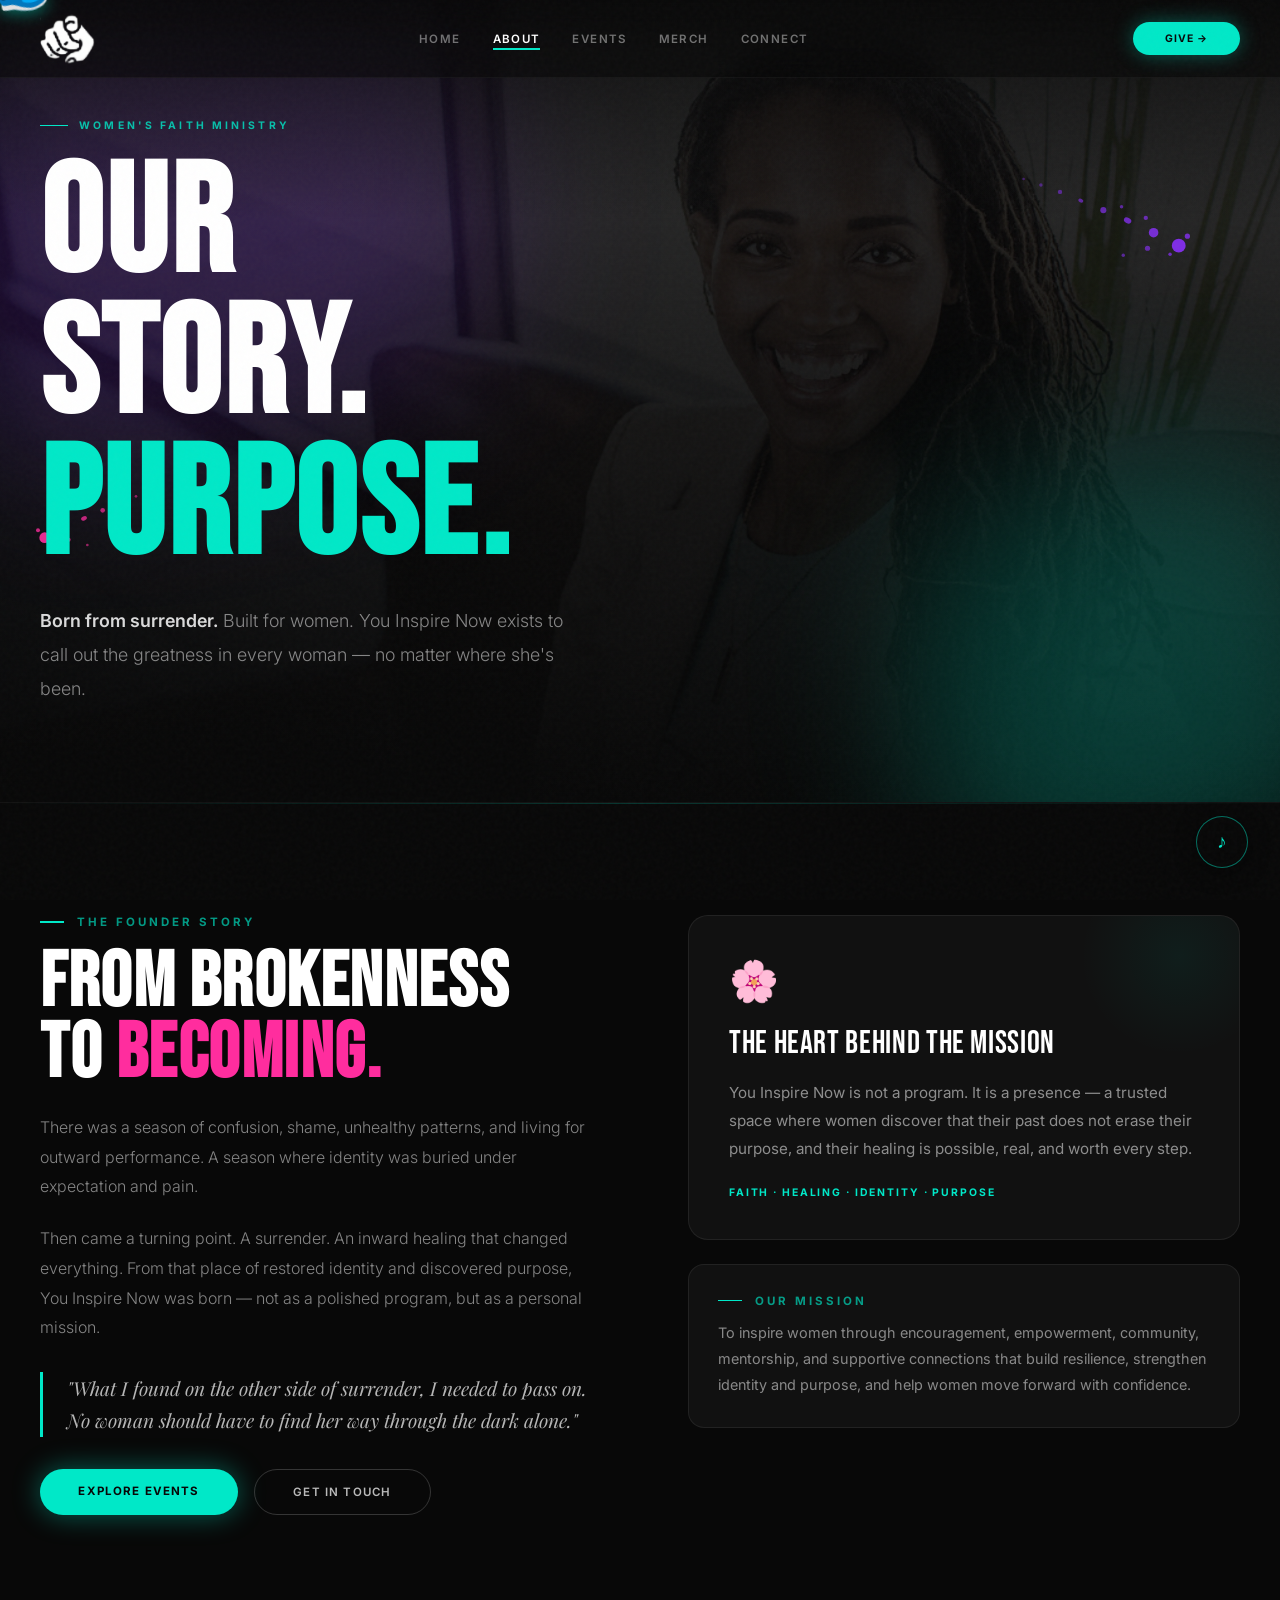
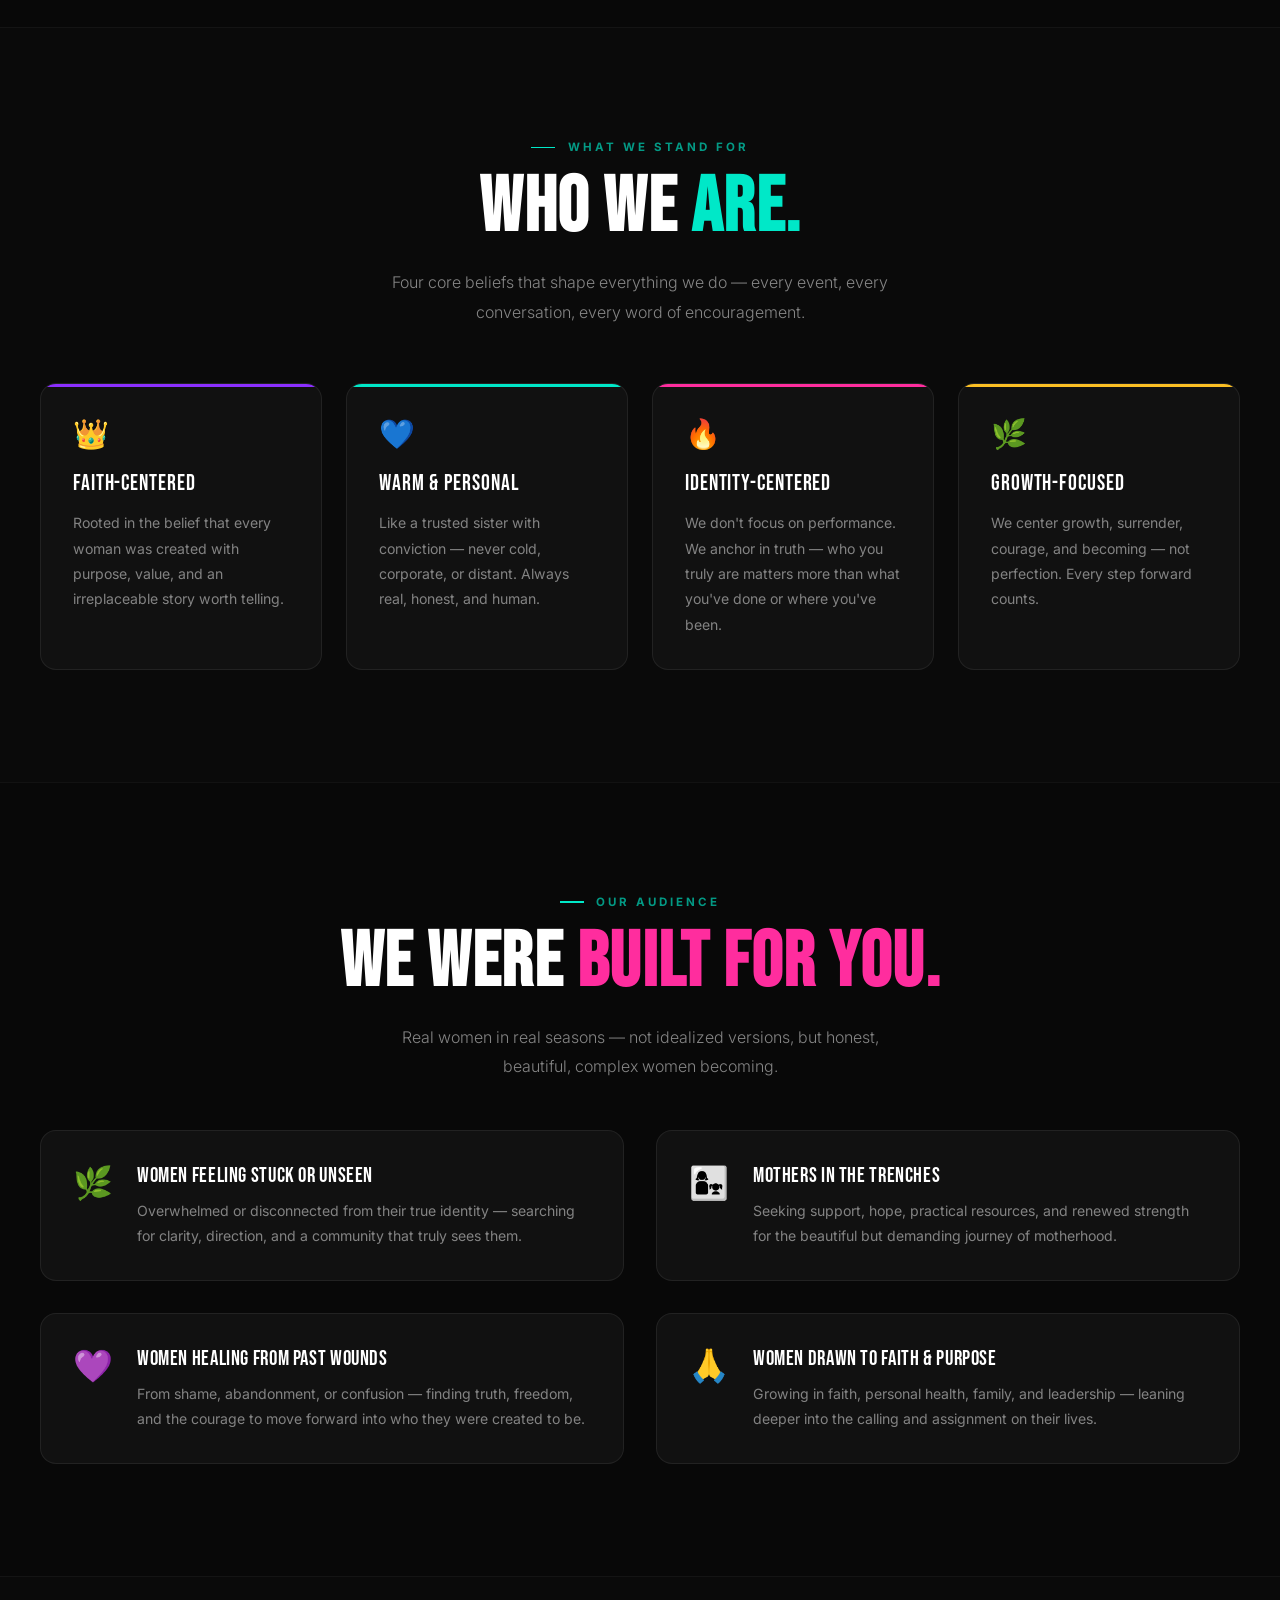
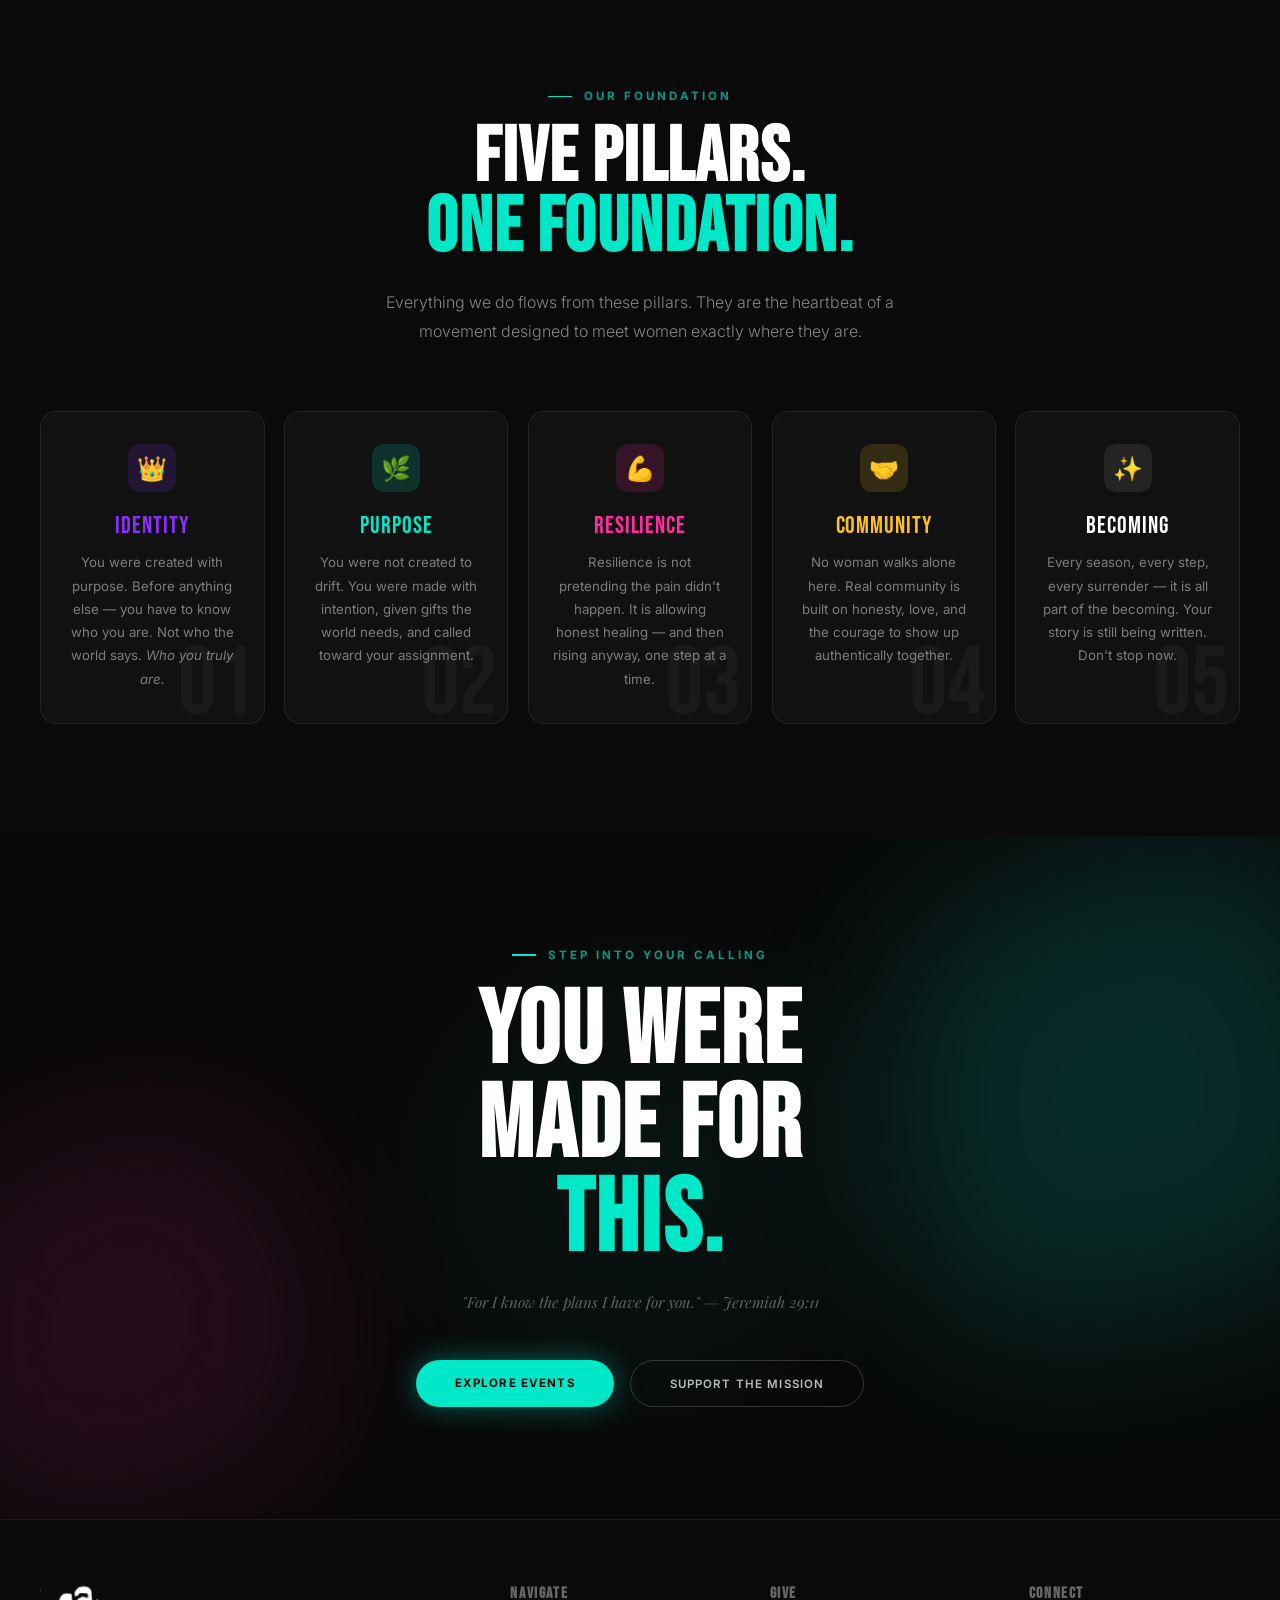
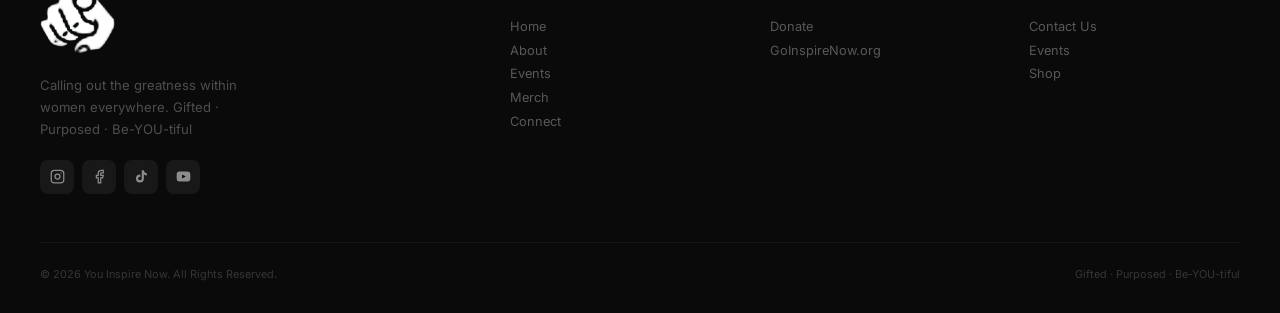
==== commit 7ff8452f: "Nav: logo-center-give layout, music button state fix - Restructure nav: logo left, links centered, G" ====
--- a/about.html
+++ b/about.html
@@ -39,14 +39,14 @@
 /* NAV */
 #nav{position:fixed;top:0;left:0;right:0;z-index:500;padding:0.85rem 2.5rem;background:rgba(8,8,8,0.55);backdrop-filter:blur(12px);border-bottom:1px solid rgba(255,255,255,0.04);transition:background 0.4s,box-shadow 0.4s;}
 #nav.scrolled{background:rgba(8,8,8,0.96);backdrop-filter:blur(24px);box-shadow:0 1px 0 rgba(255,255,255,0.05);}
-.nav-in{max-width:1340px;margin:0 auto;display:flex;align-items:center;justify-content:space-between;}
+.nav-in{max-width:1340px;margin:0 auto;display:grid;grid-template-columns:auto 1fr auto;align-items:center;gap:2rem;}.nav-actions{display:flex;align-items:center;justify-content:flex-end;gap:1rem;}
 .nav-logo{display:flex;align-items:center;gap:0.65rem;text-decoration:none;}.nav-logo img{height:50px;display:block;filter:invert(1);mix-blend-mode:screen;}
 .nav-brand{font-family:'Bebas Neue',sans-serif;font-size:1.1rem;color:#fff;letter-spacing:0.1em;line-height:1;white-space:nowrap;}
-.nav-links{display:flex;align-items:center;gap:2rem;}
+.nav-links{display:flex;align-items:center;justify-content:center;gap:2rem;}
 .nav-a{font-size:0.72rem;font-weight:600;letter-spacing:0.12em;text-transform:uppercase;color:rgba(255,255,255,0.42);text-decoration:none;transition:color 0.2s;position:relative;}
 .nav-a::after{content:'';position:absolute;bottom:-4px;left:0;width:0;height:1.5px;background:var(--teal);transition:width 0.25s;}
 .nav-a:hover,.nav-a.active{color:#fff;}.nav-a:hover::after,.nav-a.active::after{width:100%;}
-.nav-pill{padding:0.45rem 1.3rem;background:var(--teal);color:#080808;font-size:0.65rem;font-weight:700;letter-spacing:0.1em;text-transform:uppercase;border-radius:100px;text-decoration:none;transition:transform 0.2s,box-shadow 0.2s;box-shadow:0 0 20px rgba(0,232,200,0.35);}
+.nav-pill{padding:0.65rem 2rem;background:var(--teal);color:#080808;font-size:0.65rem;font-weight:700;letter-spacing:0.1em;text-transform:uppercase;border-radius:100px;text-decoration:none;transition:transform 0.2s,box-shadow 0.2s;box-shadow:0 0 20px rgba(0,232,200,0.35);}
 .nav-pill:hover{transform:scale(1.07);box-shadow:0 0 32px rgba(0,232,200,0.55);}
 .nav-burger{display:none;flex-direction:column;gap:5px;cursor:pointer;padding:4px;background:none;border:none;}
 .nav-burger span{display:block;width:22px;height:2px;background:#fff;border-radius:2px;}
@@ -168,16 +168,18 @@
 <!-- NAV -->
 <nav id="nav">
   <div class="nav-in">
-    <a href="index.html" class="nav-logo"><img src="Screenshot_2026-03-28_195930-removebg-preview.png" alt="You Inspire Now"><span class="nav-brand">You Inspire Now</span></a>
+    <a href="index.html" class="nav-logo"><img src="Screenshot_2026-03-28_195930-removebg-preview.png" alt="You Inspire Now"></a>
     <div class="nav-links" id="nav-links">
       <a href="index.html" class="nav-a">Home</a>
       <a href="about.html" class="nav-a active">About</a>
       <a href="events.html" class="nav-a">Events</a>
       <a href="merch.html" class="nav-a">Merch</a>
       <a href="contact.html" class="nav-a">Connect</a>
+    </div>
+    <div class="nav-actions">
       <a href="donate.html" class="nav-pill">Give →</a>
-    </div>
-    <button class="nav-burger" id="nav-burger" aria-label="Menu"><span></span><span></span><span></span></button>
+      <button class="nav-burger" id="nav-burger" aria-label="Menu"><span></span><span></span><span></span></button>
+    </div>
   </div>
 </nav>
 
@@ -398,16 +400,22 @@
   if(!btn||!aud)return;
   let on=false;
   function syncBtn(){btn.classList.toggle('playing',on);btn.innerHTML=on?'\u266b':'\u266a';btn.classList.remove('resume-needed');}
+  aud.addEventListener('play',()=>{on=true;syncBtn();});
+  aud.addEventListener('pause',()=>{on=false;syncBtn();});
+  function startPlay(t){
+    if(t>0){try{aud.currentTime=t;}catch(e){}}
+    aud.volume=0.38;
+    aud.play().catch(()=>{btn.classList.add('resume-needed');});
+  }
   function play(){
     const t=parseFloat(localStorage.getItem('yin-time')||'0');
-    if(t>0){try{aud.currentTime=t;}catch(e){}}
-    aud.volume=0.38;
-    aud.play().then(()=>{on=true;syncBtn();}).catch(()=>{btn.classList.add('resume-needed');});
+    if(t>0&&aud.readyState<1){aud.addEventListener('loadedmetadata',()=>startPlay(t),{once:true});aud.load();}
+    else{startPlay(t);}
   }
-  function pause(){aud.pause();on=false;syncBtn();}
+  function pause(){aud.pause();}
   btn.addEventListener('click',()=>{on?pause():play();});
   setInterval(()=>{if(!aud.paused)localStorage.setItem('yin-time',aud.currentTime.toString());},1000);
-  window.addEventListener('pagehide',()=>{localStorage.setItem('yin-playing',on?'1':'0');localStorage.setItem('yin-time',aud.currentTime.toString());});
+  window.addEventListener('pagehide',()=>{localStorage.setItem('yin-playing',on?'1':'0');if(!aud.paused)localStorage.setItem('yin-time',aud.currentTime.toString());});
   if(localStorage.getItem('yin-playing')==='1'){play();}
 })();
 </script>
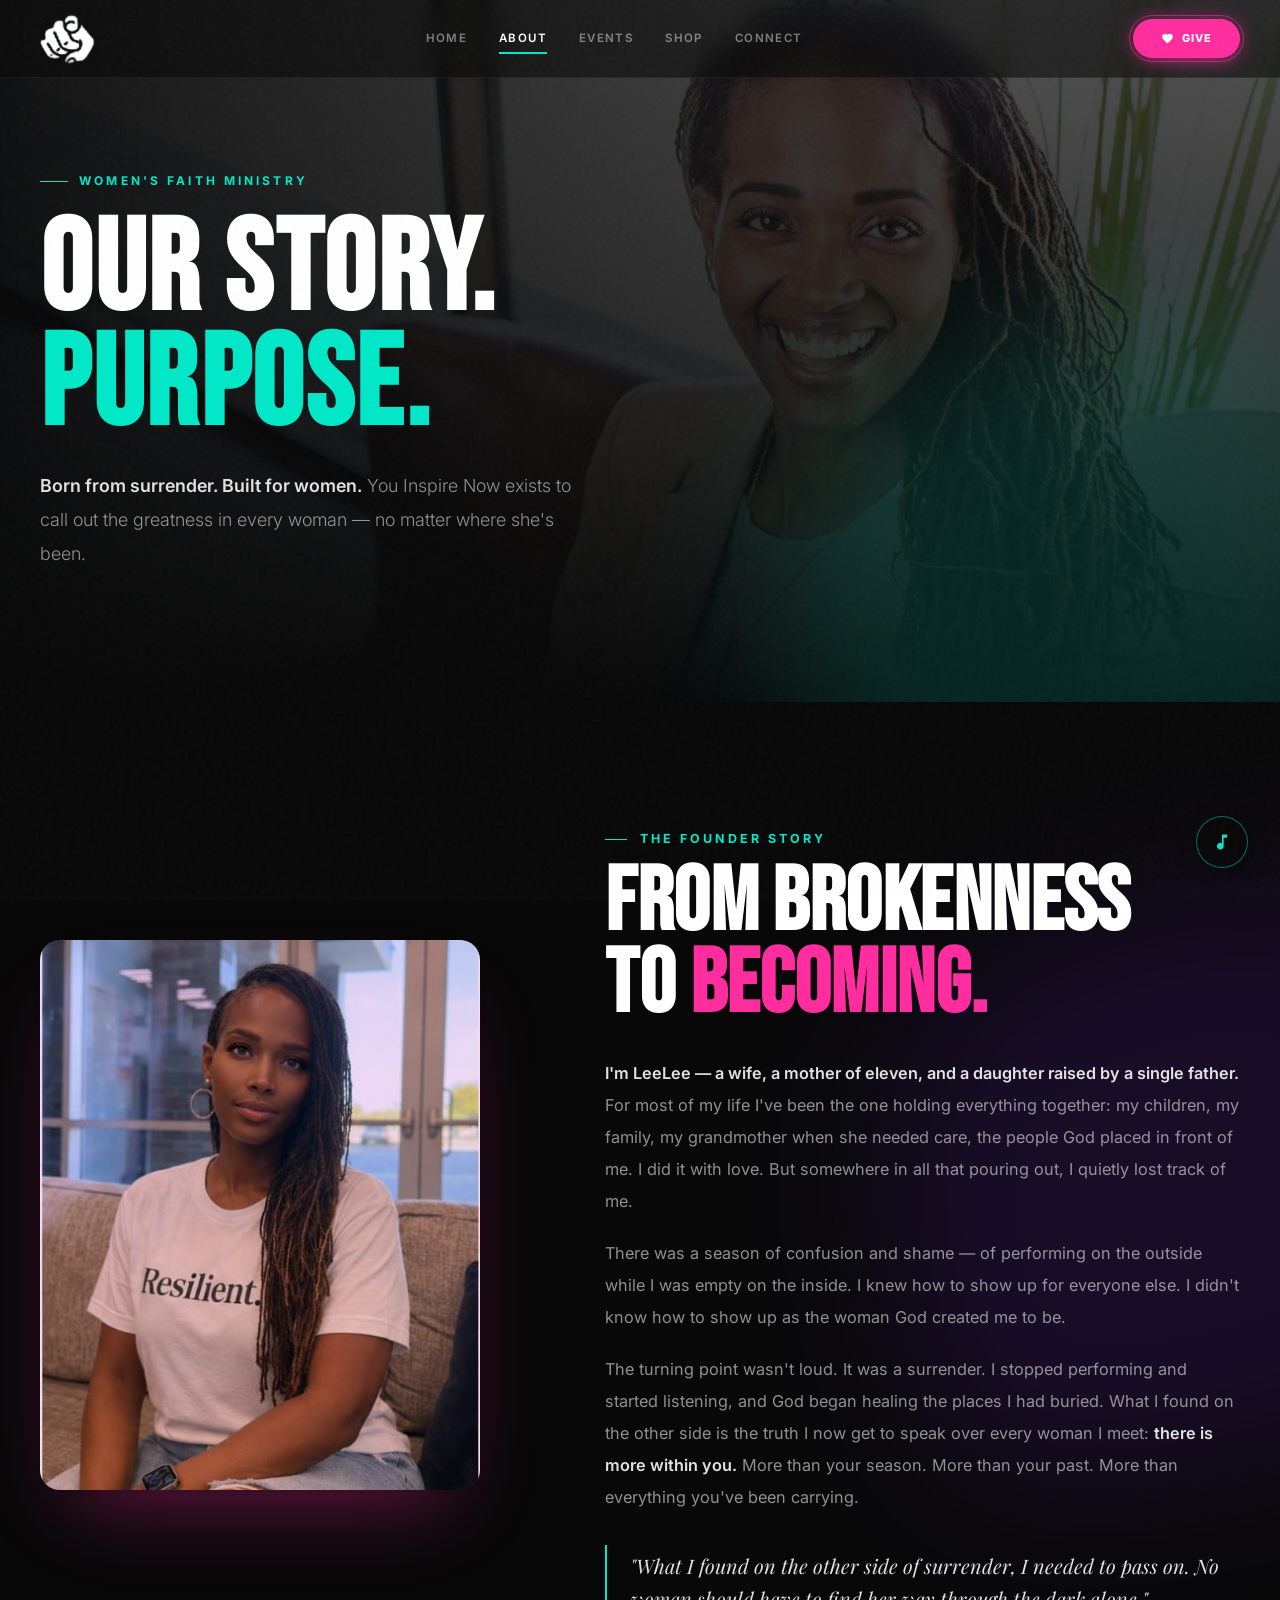
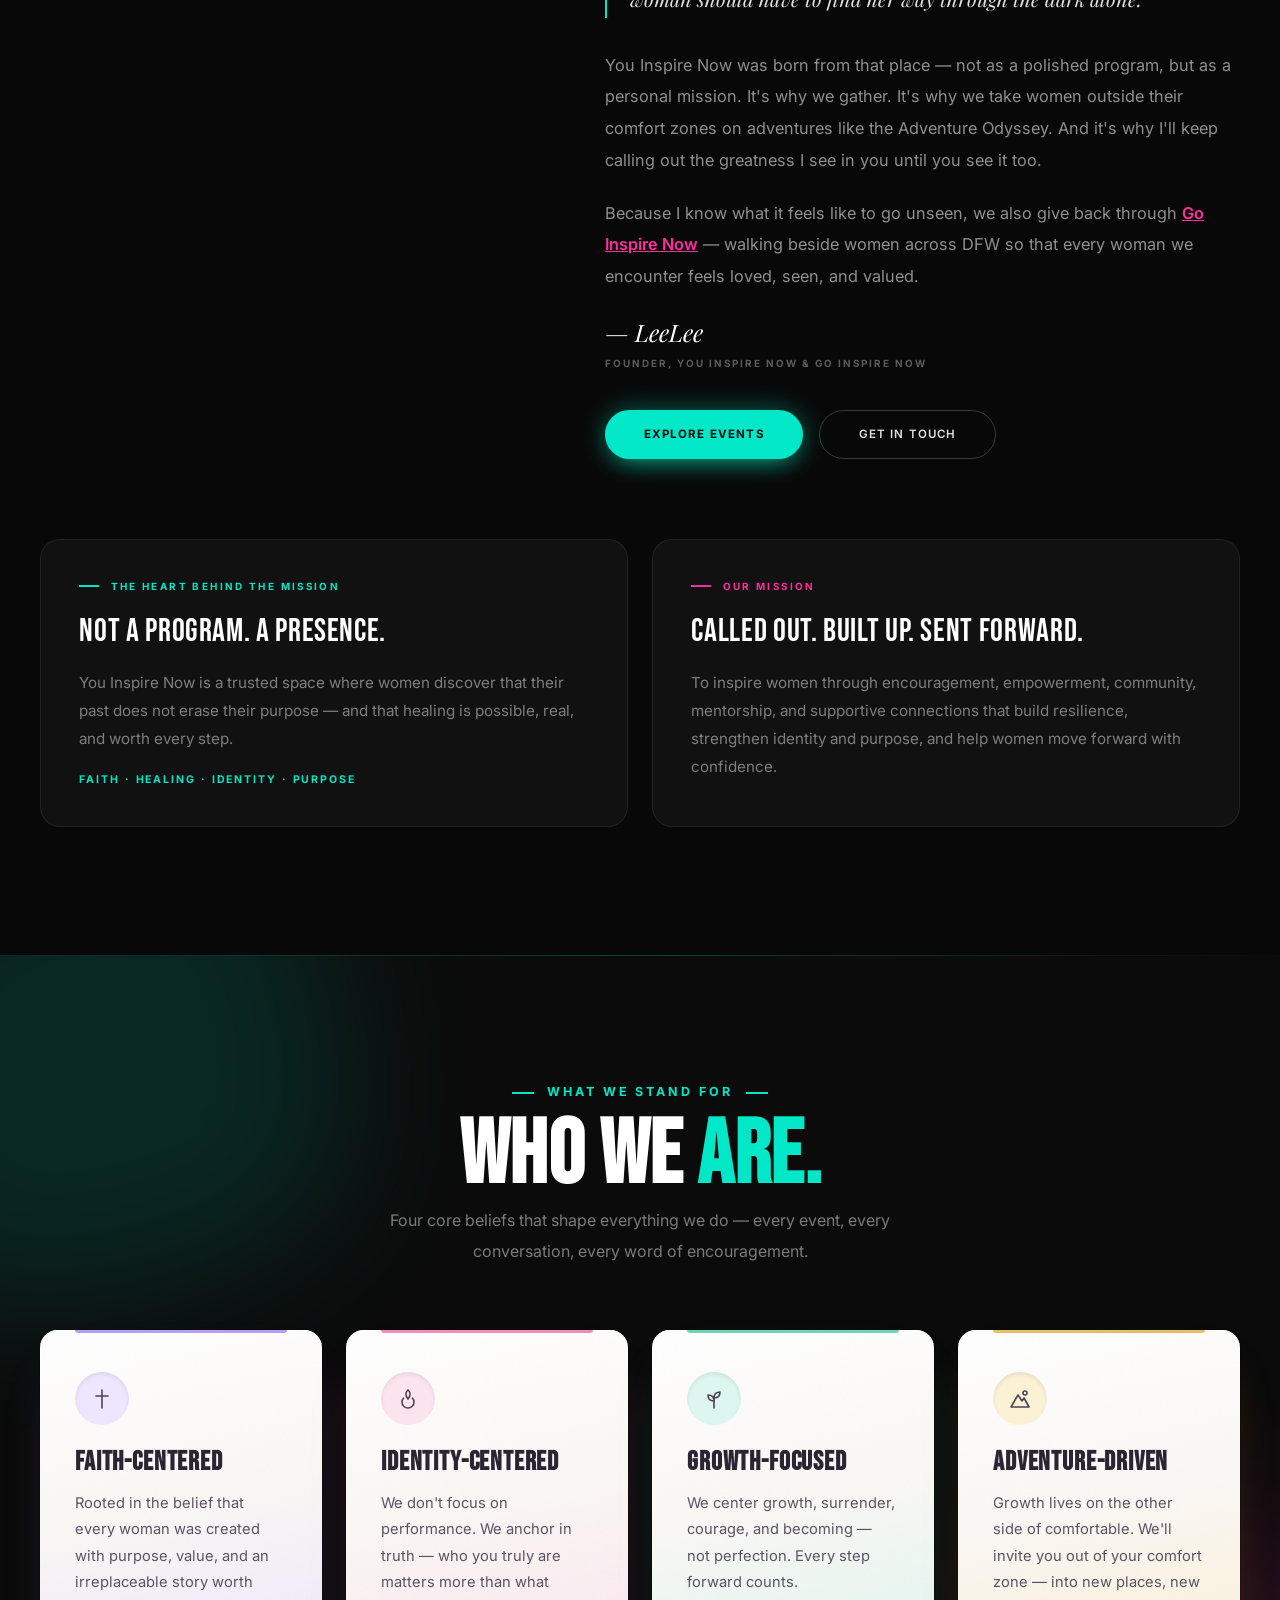
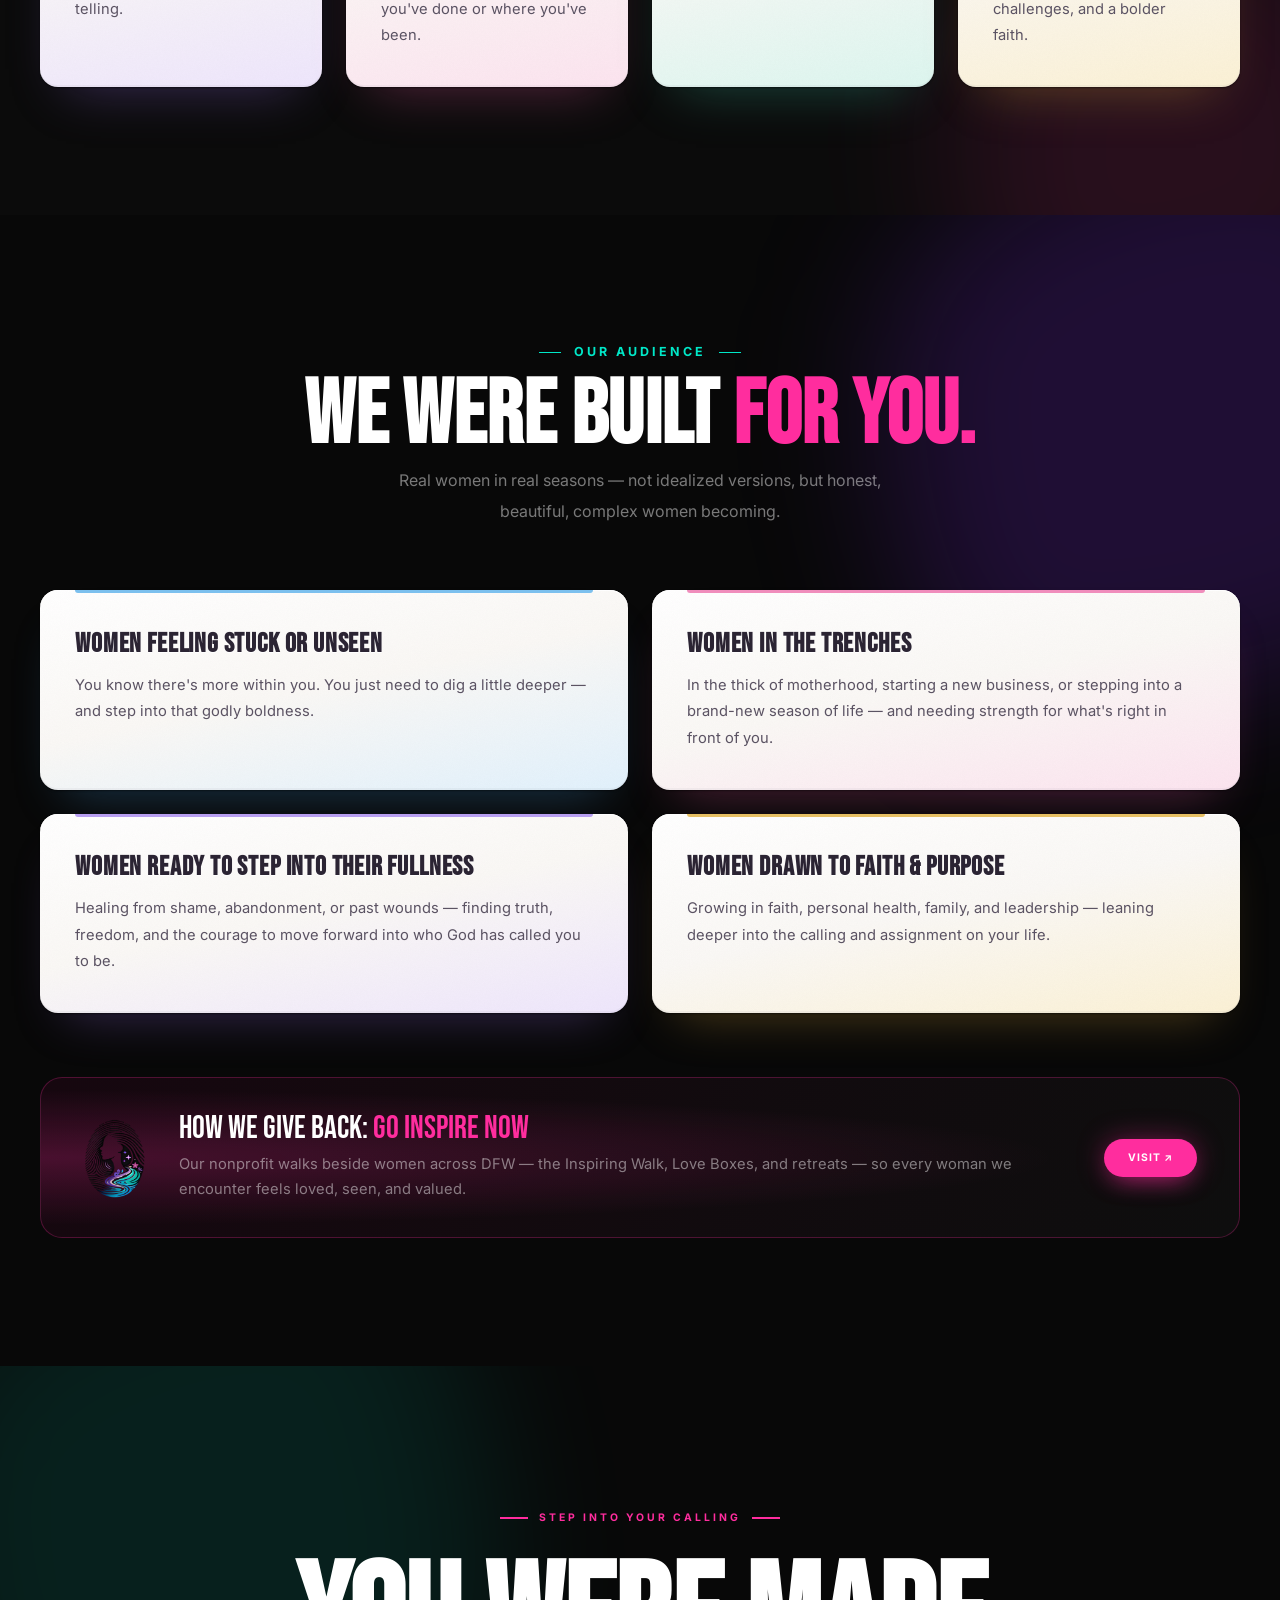
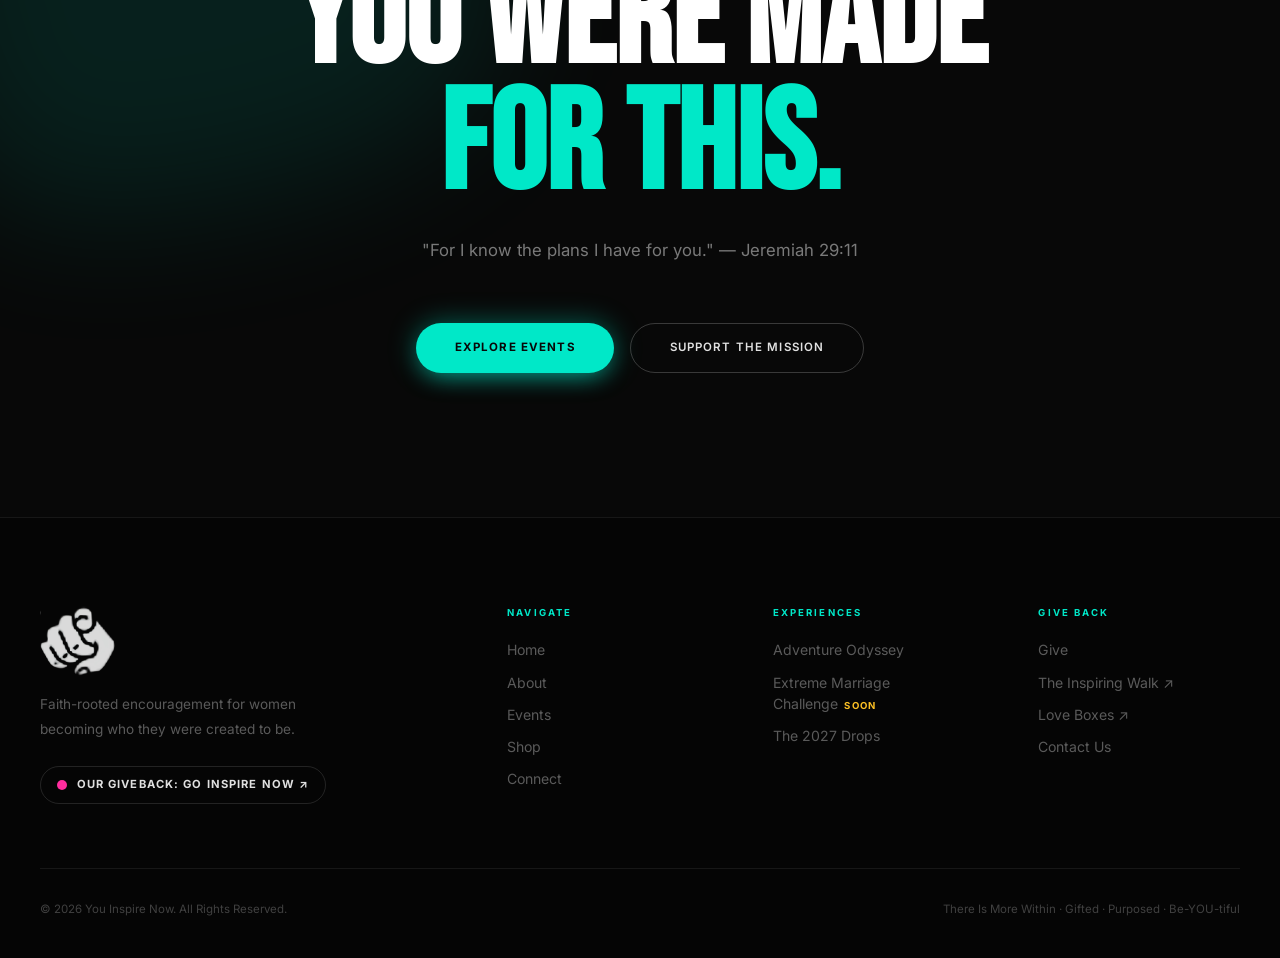
==== commit bae2d844: "Apply LeeLee's Nov 19 review: Adventure Odyssey focus, 2027 drops, give-back portal From the Loom wa" ====
--- a/about.html
+++ b/about.html
@@ -1,423 +1,232 @@
 <!DOCTYPE html>
-<html lang="en">
+<html lang="en" class="no-js">
 <head>
 <meta charset="UTF-8">
 <meta name="viewport" content="width=device-width, initial-scale=1.0">
 <title>Our Story — You Inspire Now</title>
+<meta name="description" content="Meet LeeLee, founder of You Inspire Now — a women's faith ministry born from surrender and built to call out the greatness within every woman.">
+<meta name="theme-color" content="#080808">
+<link rel="icon" href="Screenshot_2026-03-28_195930-removebg-preview.png">
 <link rel="preconnect" href="https://fonts.googleapis.com">
-<link href="https://fonts.googleapis.com/css2?family=Bebas+Neue&family=Dancing+Script:wght@700&family=Playfair+Display:ital,wght@0,400;0,700;1,400;1,700&family=Inter:wght@300;400;500;600;700&display=swap" rel="stylesheet">
+<link rel="preconnect" href="https://fonts.gstatic.com" crossorigin>
+<link href="https://fonts.googleapis.com/css2?family=Bebas+Neue&family=Playfair+Display:ital,wght@0,400;0,700;1,400;1,700&family=Inter:wght@300;400;500;600;700;800&display=swap" rel="stylesheet">
+<link rel="stylesheet" href="assets/theme.css">
+<link rel="stylesheet" href="assets/site.css">
 <style>
-*,*::before,*::after{box-sizing:border-box;margin:0;padding:0;}
-html{scroll-behavior:smooth;}
-body{font-family:'Inter',sans-serif;background:#080808;color:#fff;overflow-x:hidden;cursor:none;}
-@media(hover:none){body{cursor:auto;}}
-:root{--teal:#00E8C8;--pink:#FF2D9E;--pu:#8B2FFF;--black:#080808;--card:#111111;--border:rgba(255,255,255,0.07);--muted:rgba(255,255,255,0.38);}
-.grain{position:fixed;inset:0;pointer-events:none;z-index:9999;opacity:0.028;background-image:url("data:image/svg+xml,%3Csvg viewBox='0 0 256 256' xmlns='http://www.w3.org/2000/svg'%3E%3Cfilter id='n'%3E%3CfeTurbulence type='fractalNoise' baseFrequency='0.85' numOctaves='4' stitchTiles='stitch'/%3E%3C/filter%3E%3Crect width='100%25' height='100%25' filter='url(%23n)'/%3E%3C/svg%3E");}
-#cursor{position:fixed;pointer-events:none;z-index:100001;font-size:42px;line-height:1;user-select:none;transform:translate(-6px,-32px) rotate(-15deg);transition:font-size 0.15s ease,transform 0.15s ease;filter:drop-shadow(0 2px 8px rgba(0,232,200,0.5));}
-#cursor.hov{font-size:54px;transform:translate(-6px,-40px) rotate(-20deg);}
-@media(hover:none){#cursor{display:none;}}
-.hero-top-shade{position:absolute;top:0;left:0;right:0;height:220px;background:linear-gradient(to bottom,rgba(8,8,8,0.88) 0%,transparent 100%);z-index:1;pointer-events:none;}
-.splat-wrap{position:absolute;pointer-events:none;}
-.blob{position:absolute;border-radius:71% 29% 76% 24% / 42% 68% 32% 58%;filter:blur(80px);pointer-events:none;animation:blob-drift var(--bd,14s) ease-in-out infinite alternate var(--bdel,0s);}
-.blob-teal{background:rgba(0,232,200,0.22);}
-.blob-pink{background:rgba(255,45,158,0.20);}
-.blob-pu{background:rgba(139,47,255,0.18);}
-@keyframes blob-drift{from{transform:translate(0,0) scale(1);border-radius:71% 29% 76% 24% / 42% 68% 32% 58%;}to{transform:translate(var(--btx,30px),var(--bty,-20px)) scale(var(--bs,1.12));border-radius:42% 58% 31% 69% / 70% 35% 65% 30%;}}
-.reveal{opacity:0;transform:translateY(28px);transition:opacity 0.7s ease,transform 0.7s ease;}
-.reveal.in{opacity:1;transform:translateY(0);}
-.reveal-left{opacity:0;transform:translateX(-28px);transition:opacity 0.75s ease,transform 0.75s ease;}
-.reveal-left.in{opacity:1;transform:translateX(0);}
-.reveal-right{opacity:0;transform:translateX(28px);transition:opacity 0.75s ease,transform 0.75s ease;}
-.reveal-right.in{opacity:1;transform:translateX(0);}
-
-/* MUSIC */
-#music-btn{position:fixed;bottom:2rem;right:2rem;z-index:998;width:52px;height:52px;border-radius:50%;background:rgba(8,8,8,0.75);border:1.5px solid rgba(0,232,200,0.45);backdrop-filter:blur(20px);cursor:pointer;display:flex;align-items:center;justify-content:center;font-size:1.2rem;color:var(--teal);transition:all 0.25s ease;box-shadow:0 4px 20px rgba(0,0,0,0.5);}
-#music-btn:hover{background:rgba(0,232,200,0.12);border-color:var(--teal);transform:scale(1.1);box-shadow:0 0 20px rgba(0,232,200,0.4),0 4px 20px rgba(0,0,0,0.5);}
-#music-btn.playing{background:rgba(0,232,200,0.1);border-color:var(--teal);animation:music-pulse 2s ease-in-out infinite;}
-@keyframes music-pulse{0%,100%{box-shadow:0 0 24px rgba(0,232,200,0.5),0 4px 20px rgba(0,0,0,0.5);}50%{box-shadow:0 0 40px rgba(0,232,200,0.7),0 4px 20px rgba(0,0,0,0.5);}}
-
-/* NAV */
-#nav{position:fixed;top:0;left:0;right:0;z-index:500;padding:0.85rem 2.5rem;background:rgba(8,8,8,0.55);backdrop-filter:blur(12px);border-bottom:1px solid rgba(255,255,255,0.04);transition:background 0.4s,box-shadow 0.4s;}
-#nav.scrolled{background:rgba(8,8,8,0.96);backdrop-filter:blur(24px);box-shadow:0 1px 0 rgba(255,255,255,0.05);}
-.nav-in{max-width:1340px;margin:0 auto;display:grid;grid-template-columns:auto 1fr auto;align-items:center;gap:2rem;}.nav-actions{display:flex;align-items:center;justify-content:flex-end;gap:1rem;}
-.nav-logo{display:flex;align-items:center;gap:0.65rem;text-decoration:none;}.nav-logo img{height:50px;display:block;filter:invert(1);mix-blend-mode:screen;}
-.nav-brand{font-family:'Bebas Neue',sans-serif;font-size:1.1rem;color:#fff;letter-spacing:0.1em;line-height:1;white-space:nowrap;}
-.nav-links{display:flex;align-items:center;justify-content:center;gap:2rem;}
-.nav-a{font-size:0.72rem;font-weight:600;letter-spacing:0.12em;text-transform:uppercase;color:rgba(255,255,255,0.42);text-decoration:none;transition:color 0.2s;position:relative;}
-.nav-a::after{content:'';position:absolute;bottom:-4px;left:0;width:0;height:1.5px;background:var(--teal);transition:width 0.25s;}
-.nav-a:hover,.nav-a.active{color:#fff;}.nav-a:hover::after,.nav-a.active::after{width:100%;}
-.nav-pill{padding:0.65rem 2rem;background:var(--teal);color:#080808;font-size:0.65rem;font-weight:700;letter-spacing:0.1em;text-transform:uppercase;border-radius:100px;text-decoration:none;transition:transform 0.2s,box-shadow 0.2s;box-shadow:0 0 20px rgba(0,232,200,0.35);}
-.nav-pill:hover{transform:scale(1.07);box-shadow:0 0 32px rgba(0,232,200,0.55);}
-.nav-burger{display:none;flex-direction:column;gap:5px;cursor:pointer;padding:4px;background:none;border:none;}
-.nav-burger span{display:block;width:22px;height:2px;background:#fff;border-radius:2px;}
-
-/* HERO */
-#hero{min-height:80vh;position:relative;overflow:hidden;display:flex;align-items:flex-end;padding-top:110px;padding-bottom:6rem;}
-.hero-bg{position:absolute;inset:0;background:url('images/hero.jpg') center 25% / cover no-repeat;filter:brightness(0.22) saturate(0.5);}
-.hero-overlay{position:absolute;inset:0;background:linear-gradient(to top,#080808 0%,rgba(8,8,8,0.7) 40%,rgba(8,8,8,0.15) 100%);}
-.hero-content{position:relative;z-index:2;max-width:1340px;margin:0 auto;padding:0 2.5rem;width:100%;}
-.hero-tag{font-size:0.65rem;font-weight:700;letter-spacing:0.3em;text-transform:uppercase;color:rgba(0,232,200,0.8);display:inline-flex;align-items:center;gap:0.7rem;margin-bottom:1.5rem;}
-.hero-tag::before{content:'';width:28px;height:1.5px;background:var(--teal);}
-.hero-h1{font-family:'Bebas Neue',sans-serif;font-size:clamp(3rem,12vw,10rem);line-height:0.92;letter-spacing:0.02em;color:#fff;margin-bottom:1.5rem;}
-.hero-h1 .accent{color:var(--teal);}
-.hero-sub{font-size:1.12rem;font-weight:300;color:rgba(255,255,255,0.5);line-height:1.9;max-width:540px;}
-.hero-sub strong{color:rgba(255,255,255,0.85);font-weight:600;}
-
-/* SECTION BASE */
-.sec{padding:7rem 2.5rem;position:relative;overflow:hidden;}
-.sec-in{max-width:1340px;margin:0 auto;}
-.section-label{font-size:0.72rem;font-weight:700;letter-spacing:0.26em;text-transform:uppercase;color:rgba(0,232,200,0.65);display:flex;align-items:center;gap:0.8rem;margin-bottom:1.2rem;}
-.section-label::before{content:'';width:24px;height:1.5px;background:var(--teal);}
-.sh2{font-family:'Bebas Neue',sans-serif;font-size:clamp(2.8rem,6vw,5.5rem);line-height:0.92;letter-spacing:0.02em;margin-bottom:1.5rem;}
-.sh2 .accent-t{color:var(--teal);}
-.sh2 .accent-p{color:var(--pink);}
-.bp{font-size:1rem;color:rgba(255,255,255,0.5);line-height:1.85;font-weight:300;}
-.bp strong{color:#fff;font-weight:600;}
-
-/* STORY SECTION */
-#story{background:#080808;border-top:1px solid rgba(255,255,255,0.04);}
-#story::before{content:'';position:absolute;top:0;left:0;right:0;height:1px;background:linear-gradient(90deg,transparent,rgba(0,232,200,0.2),transparent);}
-.story-grid{display:grid;grid-template-columns:1fr 1fr;gap:6rem;align-items:start;}
-.story-quote{font-family:'Playfair Display',serif;font-style:italic;font-size:1.2rem;color:rgba(255,255,255,0.7);line-height:1.7;border-left:3px solid var(--teal);padding-left:1.5rem;margin:1.8rem 0;}
-.story-card{background:var(--card);border:1px solid var(--border);border-radius:20px;padding:2.5rem;position:relative;overflow:hidden;}
-.story-card::before{content:'';position:absolute;top:-60px;right:-40px;width:200px;height:200px;border-radius:50%;background:radial-gradient(circle,rgba(0,232,200,0.06),transparent 70%);}
-.story-card-h{font-family:'Bebas Neue',sans-serif;font-size:2rem;letter-spacing:0.02em;margin-bottom:1rem;}
-.story-card-p{color:rgba(255,255,255,0.52);line-height:1.85;font-size:0.95rem;margin-bottom:1.4rem;}
-.story-card-tag{font-size:0.65rem;font-weight:700;letter-spacing:0.18em;text-transform:uppercase;color:var(--teal);}
-
-/* VALUES SECTION */
-#values{background:#0A0A0A;}
-.values-grid{display:grid;grid-template-columns:repeat(4,1fr);gap:1.5rem;margin-top:3.5rem;}
-.val-card{background:var(--card);border:1px solid var(--border);border-radius:16px;padding:2rem;position:relative;overflow:hidden;transition:border-color 0.3s,transform 0.3s;}
-.val-card::before{content:'';position:absolute;top:0;left:0;right:0;height:3px;background:var(--ac,var(--teal));}
-.val-card:hover{border-color:rgba(255,255,255,0.14);transform:translateY(-4px);}
-.val-icon{font-size:1.8rem;margin-bottom:1.2rem;}
-.val-h{font-family:'Bebas Neue',sans-serif;font-size:1.4rem;letter-spacing:0.04em;margin-bottom:0.8rem;}
-.val-p{color:rgba(255,255,255,0.48);font-size:0.88rem;line-height:1.8;}
-
-/* AUDIENCE SECTION */
-#audience{background:#080808;}
-.aud-grid{display:grid;grid-template-columns:repeat(2,1fr);gap:2rem;margin-top:3rem;}
-.aud-item{display:flex;gap:1.5rem;align-items:flex-start;background:var(--card);border:1px solid var(--border);border-radius:16px;padding:2rem;}
-.aud-icon{font-size:2rem;flex-shrink:0;}
-.aud-h{font-family:'Bebas Neue',sans-serif;font-size:1.3rem;letter-spacing:0.03em;margin-bottom:0.6rem;}
-.aud-p{color:rgba(255,255,255,0.48);font-size:0.88rem;line-height:1.8;}
-
-/* PILLARS */
-#pillars{background:#0A0A0A;}
-.pillars-grid{display:grid;grid-template-columns:repeat(5,1fr);gap:1.2rem;margin-top:3.5rem;}
-.pillar-card{background:var(--card);border:1px solid var(--border);border-radius:16px;padding:2rem 1.5rem;text-align:center;position:relative;overflow:hidden;transition:border-color 0.3s,transform 0.3s;}
-.pillar-card:hover{transform:translateY(-6px);border-color:rgba(255,255,255,0.12);}
-.pillar-card::after{content:attr(data-num);position:absolute;bottom:-10px;right:10px;font-family:'Bebas Neue',sans-serif;font-size:6rem;color:rgba(255,255,255,0.04);line-height:1;pointer-events:none;}
-.pillar-dot{width:48px;height:48px;border-radius:12px;display:flex;align-items:center;justify-content:center;font-size:1.5rem;margin:0 auto 1.2rem;background:var(--pc,rgba(0,232,200,0.12));}
-.pillar-name{font-family:'Bebas Neue',sans-serif;font-size:1.5rem;letter-spacing:0.04em;margin-bottom:0.7rem;color:var(--tl,var(--teal));}
-.pillar-desc{color:rgba(255,255,255,0.45);font-size:0.83rem;line-height:1.75;}
-
-/* CTA */
-#about-cta{background:#080808;padding:7rem 2.5rem;text-align:center;position:relative;overflow:hidden;}
-#about-cta::before{content:'';position:absolute;top:50%;left:50%;transform:translate(-50%,-50%);width:600px;height:600px;border-radius:50%;background:radial-gradient(circle,rgba(0,232,200,0.06),transparent 70%);pointer-events:none;}
-.cta-h{font-family:'Bebas Neue',sans-serif;font-size:clamp(3rem,8vw,7rem);line-height:0.92;letter-spacing:0.02em;margin-bottom:1.5rem;}
-.cta-h .tl{color:var(--teal);}
-.cta-scripture{font-family:'Playfair Display',serif;font-style:italic;color:rgba(255,255,255,0.35);font-size:0.95rem;margin-bottom:3rem;}
-.cta-btns{display:flex;gap:1rem;justify-content:center;flex-wrap:wrap;}
-.btn-teal{display:inline-block;padding:0.95rem 2.4rem;background:var(--teal);color:#080808;font-weight:700;font-size:0.72rem;letter-spacing:0.1em;text-transform:uppercase;border-radius:100px;text-decoration:none;box-shadow:0 0 28px rgba(0,232,200,0.4);transition:transform 0.2s cubic-bezier(.34,1.56,.64,1),box-shadow 0.2s;}
-.btn-teal:hover{transform:translateY(-3px) scale(1.04);box-shadow:0 0 48px rgba(0,232,200,0.6);}
-.btn-ghost{display:inline-block;padding:0.95rem 2.4rem;background:transparent;color:rgba(255,255,255,0.72);font-weight:600;font-size:0.72rem;letter-spacing:0.1em;text-transform:uppercase;border-radius:100px;text-decoration:none;border:1.5px solid rgba(255,255,255,0.18);transition:border-color 0.2s,color 0.2s,transform 0.2s;}
-.btn-ghost:hover{border-color:rgba(255,255,255,0.5);color:#fff;transform:translateY(-2px);}
-
-/* FOOTER */
-footer{background:#0A0A0A;border-top:1px solid var(--border);padding:4rem 2.5rem 2rem;}
-.ft-in{max-width:1340px;margin:0 auto;}
-.ft-grid{display:grid;grid-template-columns:2fr 1fr 1fr 1fr;gap:3rem;margin-bottom:3rem;}
-.ft-brand img{height:70px;filter:invert(1);mix-blend-mode:screen;margin-bottom:1rem;}
-.ft-tagline{font-size:0.82rem;color:rgba(255,255,255,0.28);line-height:1.7;max-width:240px;}
-.ft-col h4{font-family:'Bebas Neue',sans-serif;font-size:1rem;letter-spacing:0.1em;color:rgba(255,255,255,0.38);margin-bottom:1rem;}
-.ft-links{display:flex;flex-direction:column;gap:0.55rem;}
-.ft-links a{font-size:0.8rem;color:rgba(255,255,255,0.32);text-decoration:none;transition:color 0.2s;}
-.ft-links a:hover{color:#fff;}
-.ft-soc{display:inline-flex;width:34px;height:34px;border-radius:8px;align-items:center;justify-content:center;background:rgba(255,255,255,0.06);color:rgba(255,255,255,0.5);text-decoration:none;transition:background 0.2s,color 0.2s;}
-.ft-soc:hover{background:rgba(0,232,200,0.15);color:var(--teal);}
-.ft-socs{display:flex;gap:0.5rem;margin-top:1.2rem;}
-.ft-bot{border-top:1px solid rgba(255,255,255,0.05);padding-top:1.5rem;display:flex;justify-content:space-between;flex-wrap:wrap;gap:0.8rem;}
-.ft-copy{font-size:0.68rem;color:rgba(255,255,255,0.18);}
-
-/* RESPONSIVE */
-@media(max-width:1024px){.pillars-grid{grid-template-columns:repeat(3,1fr);}.values-grid{grid-template-columns:repeat(2,1fr);}.story-grid{grid-template-columns:1fr;gap:3rem;}}
-@media(max-width:768px){.aud-grid{grid-template-columns:1fr;}.ft-grid{grid-template-columns:1fr 1fr;gap:2rem;}.pillars-grid{grid-template-columns:repeat(2,1fr);}}
-@media(max-width:600px){#nav{padding:0.65rem 1.25rem;}.nav-links{display:none;}.nav-links.open{display:flex;flex-direction:column;position:fixed;top:68px;left:0;right:0;background:rgba(8,8,8,0.98);padding:1.5rem;gap:1.2rem;z-index:499;}.nav-a{font-size:0.9rem;}.nav-burger{display:flex;}.sec{padding:4.5rem 1.25rem;}.values-grid{grid-template-columns:1fr;}.pillars-grid{grid-template-columns:1fr 1fr;}.ft-grid{grid-template-columns:1fr;gap:1.5rem;}
-  .hero-content{padding:0 1.5rem;}
-  .hero-h1{font-size:clamp(3rem,14vw,6rem);}
-  .hero-sub{font-size:1rem;max-width:100%;}
-  .ft-brand p{font-size:0.9rem;}
-  .ft-links a{font-size:0.92rem;}
-  .ft-copy{font-size:0.78rem;}
-  .ft-col h4{font-size:0.68rem;}
-  .ft-soc{width:42px;height:42px;}
-  .val-card{padding:2rem 1.8rem;}
-  .val-icon{font-size:1.8rem;}
-  .pl-card-ab{padding:2rem 1.8rem;}
-}
+.page-hero .hero-bg{background-image:url('images/hero.jpg');background-position:70% 20%;}
+.story{display:grid;grid-template-columns:.85fr 1.15fr;gap:6rem;align-items:start;}
+.story-photo{position:sticky;top:110px;}
+.story-photo .photo{aspect-ratio:4/5;max-width:440px;}
+.story-photo .photo img{object-position:50% 22%;}
+.sig{font-family:'Playfair Display',serif;font-style:italic;font-size:1.5rem;color:var(--tx);margin-top:.4rem;}
+.sig small{display:block;font-family:'Inter',sans-serif;font-style:normal;font-size:.62rem;font-weight:700;letter-spacing:.2em;text-transform:uppercase;color:var(--tx-muted);margin-top:.4rem;}
+.heart-cards{display:grid;grid-template-columns:1fr 1fr;gap:1.5rem;margin-top:5rem;}
+.hc{border-radius:20px;padding:2.4rem;background:var(--card);border:1px solid var(--line);}
+.hc .k{font-size:.62rem;font-weight:700;letter-spacing:.24em;text-transform:uppercase;color:var(--a1);margin-bottom:.9rem;display:flex;align-items:center;gap:.7rem;}
+.hc .k::before{content:'';width:20px;height:1.5px;background:currentColor;}
+.hc h3{font-family:'Bebas Neue',sans-serif;font-weight:400;font-size:2rem;letter-spacing:.02em;margin-bottom:.8rem;}
+.hc p{font-size:.95rem;color:var(--tx-body);line-height:1.85;}
+.hc .tags{margin-top:1.2rem;font-size:.66rem;font-weight:700;letter-spacing:.18em;text-transform:uppercase;color:var(--a1);}
+.gin-strip{display:grid;grid-template-columns:auto 1fr auto;gap:2rem;align-items:center;padding:2.2rem 2.6rem;border-radius:22px;
+  background:radial-gradient(ellipse at 0% 50%,rgba(255,45,158,.22),transparent 60%),linear-gradient(120deg,#16070F,#0E0E0E);border:1px solid rgba(255,45,158,.25);}
+.gin-strip img{width:64px;height:auto;}
+.gin-strip h3{font-family:'Bebas Neue',sans-serif;font-weight:400;font-size:2rem;line-height:1;margin-bottom:.4rem;}
+.gin-strip p{font-size:.92rem;color:var(--tx-body);line-height:1.7;}
+@media(max-width:1024px){.story{gap:3.5rem;}}
+@media(max-width:860px){.story{grid-template-columns:1fr;}.story-photo{position:static;}.story-photo .photo{max-width:100%;aspect-ratio:4/4.4;}.heart-cards{grid-template-columns:1fr;}.gin-strip{grid-template-columns:1fr;text-align:left;}}
 </style>
 </head>
 <body>
-<div class="grain"></div>
-<div id="cursor">👟</div>
-<audio id="bg-music" loop preload="metadata"><source src="audio/brave.mp3" type="audio/mpeg"></audio>
-<button id="music-btn" aria-label="Toggle music">♪</button>
-
-<!-- NAV -->
-<nav id="nav">
+<div class="grain" aria-hidden="true"></div>
+<audio id="bg-music" loop preload="none"><source src="audio/brave.mp3" type="audio/mpeg"></audio>
+<button id="music-btn" type="button" aria-label="Play music" aria-pressed="false">
+  <svg class="ic-play" viewBox="0 0 24 24" fill="currentColor" aria-hidden="true"><path d="M12 3v10.55A4 4 0 1 0 14 17V7h4V3h-6z"/></svg>
+  <svg class="ic-pause" viewBox="0 0 24 24" fill="currentColor" aria-hidden="true"><rect x="6" y="5" width="4" height="14" rx="1"/><rect x="14" y="5" width="4" height="14" rx="1"/></svg>
+</button><span class="music-tip">Music</span>
+
+<nav id="nav" aria-label="Main">
   <div class="nav-in">
-    <a href="index.html" class="nav-logo"><img src="Screenshot_2026-03-28_195930-removebg-preview.png" alt="You Inspire Now"></a>
+    <a href="index.html" class="nav-logo" aria-label="You Inspire Now — home"><img src="Screenshot_2026-03-28_195930-removebg-preview.png" alt="You Inspire Now" width="55" height="50"></a>
     <div class="nav-links" id="nav-links">
       <a href="index.html" class="nav-a">Home</a>
-      <a href="about.html" class="nav-a active">About</a>
+      <a href="about.html" class="nav-a active" aria-current="page">About</a>
       <a href="events.html" class="nav-a">Events</a>
-      <a href="merch.html" class="nav-a">Merch</a>
+      <a href="shop.html" class="nav-a">Shop</a>
       <a href="contact.html" class="nav-a">Connect</a>
+      <a href="https://www.goinspirenow.org" class="nav-a nav-sister">Go Inspire Now ↗</a>
     </div>
     <div class="nav-actions">
-      <a href="donate.html" class="nav-pill">Give →</a>
-      <button class="nav-burger" id="nav-burger" aria-label="Menu"><span></span><span></span><span></span></button>
+      <a href="donate.html" class="nav-pill"><svg viewBox="0 0 24 24" fill="currentColor" aria-hidden="true"><path d="M12 21.35l-1.45-1.32C5.4 15.36 2 12.28 2 8.5 2 5.42 4.42 3 7.5 3c1.74 0 3.41.81 4.5 2.09C13.09 3.81 14.76 3 16.5 3 19.58 3 22 5.42 22 8.5c0 3.78-3.4 6.86-8.55 11.54L12 21.35z"/></svg>Give</a>
+      <button class="nav-burger" id="nav-burger" type="button" aria-label="Menu" aria-expanded="false" aria-controls="nav-links"><span></span><span></span><span></span></button>
     </div>
   </div>
 </nav>
 
-<!-- HERO -->
-<section id="hero">
-  <div class="hero-bg"></div>
-  <div class="hero-overlay"></div>
-  <div class="hero-top-shade"></div>
-  <div class="blob blob-pu" style="width:600px;height:600px;top:-150px;left:-100px;--bd:16s;"></div>
-  <div class="blob blob-teal" style="width:450px;height:450px;bottom:-100px;right:-80px;--bd:18s;--bdel:-6s;"></div>
-  <div class="splat-wrap" style="width:260px;height:260px;top:15%;right:6%;z-index:1;">
-    <svg viewBox="0 0 300 200" fill="none"><circle cx="272" cy="145" r="8" fill="rgba(139,47,255,.88)"/><circle cx="282" cy="134" r="3" fill="rgba(139,47,255,.76)"/><circle cx="262" cy="155" r="2" fill="rgba(139,47,255,.70)"/><circle cx="243" cy="130" r="5.5" fill="rgba(139,47,255,.80)"/><ellipse cx="213" cy="116" rx="4.5" ry="3.2" transform="rotate(26,213,116)" fill="rgba(139,47,255,.72)"/><circle cx="185" cy="104" r="3.5" fill="rgba(139,47,255,.65)"/><ellipse cx="159" cy="93" rx="3" ry="2.2" transform="rotate(26,159,93)" fill="rgba(139,47,255,.58)"/><circle cx="135" cy="83" r="2.5" fill="rgba(139,47,255,.51)"/><circle cx="113" cy="75" r="2" fill="rgba(139,47,255,.44)"/><circle cx="93" cy="68" r="1.5" fill="rgba(139,47,255,.36)"/><circle cx="234" cy="113" r="2.5" fill="rgba(139,47,255,.66)"/><circle cx="206" cy="100" r="2" fill="rgba(139,47,255,.58)"/><circle cx="236" cy="148" r="3" fill="rgba(139,47,255,.63)"/><circle cx="208" cy="156" r="2" fill="rgba(139,47,255,.55)"/></svg>
-  </div>
-  <div class="splat-wrap" style="width:200px;height:200px;top:55%;left:2%;z-index:1;">
-    <svg viewBox="0 0 300 200" fill="none"><circle cx="28" cy="145" r="8" fill="rgba(255,45,158,.90)"/><circle cx="18" cy="134" r="3" fill="rgba(255,45,158,.78)"/><circle cx="57" cy="130" r="5.5" fill="rgba(255,45,158,.82)"/><ellipse cx="87" cy="116" rx="4.5" ry="3.2" transform="rotate(-26,87,116)" fill="rgba(255,45,158,.74)"/><circle cx="115" cy="104" r="3.5" fill="rgba(255,45,158,.67)"/><circle cx="141" cy="93" r="2.5" fill="rgba(255,45,158,.60)"/><circle cx="165" cy="83" r="2" fill="rgba(255,45,158,.53)"/><circle cx="64" cy="148" r="3" fill="rgba(255,45,158,.65)"/><circle cx="92" cy="156" r="2" fill="rgba(255,45,158,.57)"/></svg>
-  </div>
+<main>
+<section class="page-hero">
+  <div class="hero-bg" aria-hidden="true"></div>
+  <div class="hero-overlay" aria-hidden="true"></div>
+  <div class="blob blob-a1" style="width:600px;height:600px;bottom:-200px;right:-100px;--bd:16s;opacity:.6;"></div>
   <div class="hero-content">
     <div class="hero-tag">Women's Faith Ministry</div>
-    <h1 class="hero-h1">OUR<br>STORY.<br><span class="accent">PURPOSE.</span></h1>
-    <p class="hero-sub"><strong>Born from surrender.</strong> Built for women. You Inspire Now exists to call out the greatness in every woman — no matter where she's been.</p>
+    <h1 class="hero-h1">Our Story.<br><span class="c-a1">Purpose.</span></h1>
+    <p class="hero-sub"><strong>Born from surrender. Built for women.</strong> You Inspire Now exists to call out the greatness in every woman — no matter where she's been.</p>
   </div>
 </section>
 
 <!-- FOUNDER STORY -->
-<section id="story" class="sec">
-  <div class="sec-in">
-    <div class="story-grid">
-      <div class="reveal-left">
+<section class="sec" id="story">
+  <div class="blob blob-a3" style="width:600px;height:600px;top:10%;right:-200px;--bd:18s;opacity:.7;"></div>
+  <div class="wrap">
+    <div class="story">
+      <div class="story-photo reveal-left">
+        <!-- Swap in LeeLee's family photo here when she sends it (keep the same file size ratio, ~4:5) -->
+        <figure class="photo">
+          <img src="images/leelee-resilient.jpg" alt="LeeLee, founder of You Inspire Now, smiling in a Resilient tee" width="446" height="799">
+          <div class="media-tint" aria-hidden="true"></div>
+        </figure>
+      </div>
+      <div class="reveal-right">
         <div class="section-label">The Founder Story</div>
-        <h2 class="sh2">FROM BROKENNESS<br>TO <span class="accent-p">BECOMING.</span></h2>
-        <p class="bp" style="margin-bottom:1.4rem;">There was a season of confusion, shame, unhealthy patterns, and living for outward performance. A season where identity was buried under expectation and pain.</p>
-        <p class="bp" style="margin-bottom:1.4rem;">Then came a turning point. A surrender. An inward healing that changed everything. From that place of restored identity and discovered purpose, You Inspire Now was born — not as a polished program, but as a personal mission.</p>
-        <blockquote class="story-quote">"What I found on the other side of surrender, I needed to pass on. No woman should have to find her way through the dark alone."</blockquote>
-        <div style="margin-top:2rem;display:flex;gap:1rem;flex-wrap:wrap;">
-          <a href="events.html" class="btn-teal" data-magnetic>Explore Events</a>
-          <a href="contact.html" class="btn-ghost">Get In Touch</a>
+        <h2 class="section-h">From Brokenness<br>To <span class="pk">Becoming.</span></h2>
+        <div class="prose" style="margin-top:2rem;">
+          <p><strong>I'm LeeLee — a wife, a mother of eleven, and a daughter raised by a single father.</strong> For most of my life I've been the one holding everything together: my children, my family, my grandmother when she needed care, the people God placed in front of me. I did it with love. But somewhere in all that pouring out, I quietly lost track of me.</p>
+          <p>There was a season of confusion and shame — of performing on the outside while I was empty on the inside. I knew how to show up for everyone else. I didn't know how to show up as the woman God created me to be.</p>
+          <p>The turning point wasn't loud. It was a surrender. I stopped performing and started listening, and God began healing the places I had buried. What I found on the other side is the truth I now get to speak over every woman I meet: <strong>there is more within you.</strong> More than your season. More than your past. More than everything you've been carrying.</p>
         </div>
-      </div>
-      <div class="reveal-right" style="transition-delay:0.12s;">
-        <div class="story-card">
-          <div style="font-size:2.5rem;margin-bottom:1.2rem;">🌸</div>
-          <div class="story-card-h">THE HEART BEHIND THE MISSION</div>
-          <p class="story-card-p">You Inspire Now is not a program. It is a presence — a trusted space where women discover that their past does not erase their purpose, and their healing is possible, real, and worth every step.</p>
-          <div class="story-card-tag">Faith · Healing · Identity · Purpose</div>
+        <p class="pull">"What I found on the other side of surrender, I needed to pass on. No woman should have to find her way through the dark alone."</p>
+        <div class="prose">
+          <p>You Inspire Now was born from that place — not as a polished program, but as a personal mission. It's why we gather. It's why we take women outside their comfort zones on adventures like the Adventure Odyssey. And it's why I'll keep calling out the greatness I see in you until you see it too.</p>
+          <p>Because I know what it feels like to go unseen, we also give back through <a href="https://www.goinspirenow.org" style="color:var(--a2);font-weight:600;">Go Inspire Now</a> — walking beside women across DFW so that every woman we encounter feels loved, seen, and valued.</p>
         </div>
-        <div style="margin-top:1.5rem;background:var(--card);border:1px solid var(--border);border-radius:16px;padding:1.8rem;">
-          <div class="section-label" style="margin-bottom:0.8rem;">Our Mission</div>
-          <p style="font-size:0.9rem;color:rgba(255,255,255,0.5);line-height:1.8;">To inspire women through encouragement, empowerment, community, mentorship, and supportive connections that build resilience, strengthen identity and purpose, and help women move forward with confidence.</p>
+        <div class="sig">— LeeLee<small>Founder, You Inspire Now &amp; Go Inspire Now</small></div>
+        <div class="hero-btns" style="margin-top:2.4rem;">
+          <a href="events.html" class="btn btn-a1" data-magnetic>Explore Events</a>
+          <a href="contact.html" class="btn btn-ghost">Get In Touch</a>
         </div>
       </div>
     </div>
-  </div>
-</section>
-
-<!-- VALUES -->
-<section id="values" class="sec" style="border-top:1px solid rgba(255,255,255,0.04);">
-  <div class="sec-in">
-    <div class="reveal" style="text-align:center;margin-bottom:1rem;">
-      <div class="section-label" style="justify-content:center;">What We Stand For</div>
-      <h2 class="sh2">WHO WE <span class="accent-t">ARE.</span></h2>
-      <p class="bp" style="max-width:560px;margin:0 auto;">Four core beliefs that shape everything we do — every event, every conversation, every word of encouragement.</p>
-    </div>
-    <div class="values-grid">
-      <div class="val-card reveal" style="--ac:var(--pu);">
-        <div class="val-icon">👑</div>
-        <div class="val-h">Faith-Centered</div>
-        <p class="val-p">Rooted in the belief that every woman was created with purpose, value, and an irreplaceable story worth telling.</p>
-      </div>
-      <div class="val-card reveal" style="--ac:var(--teal);transition-delay:.08s;">
-        <div class="val-icon">💙</div>
-        <div class="val-h">Warm &amp; Personal</div>
-        <p class="val-p">Like a trusted sister with conviction — never cold, corporate, or distant. Always real, honest, and human.</p>
-      </div>
-      <div class="val-card reveal" style="--ac:var(--pink);transition-delay:.16s;">
-        <div class="val-icon">🔥</div>
-        <div class="val-h">Identity-Centered</div>
-        <p class="val-p">We don't focus on performance. We anchor in truth — who you truly are matters more than what you've done or where you've been.</p>
-      </div>
-      <div class="val-card reveal" style="--ac:#FBBF24;transition-delay:.24s;">
-        <div class="val-icon">🌿</div>
-        <div class="val-h">Growth-Focused</div>
-        <p class="val-p">We center growth, surrender, courage, and becoming — not perfection. Every step forward counts.</p>
+
+    <div class="heart-cards">
+      <div class="hc reveal">
+        <div class="k">The Heart Behind The Mission</div>
+        <h3>Not A Program. A Presence.</h3>
+        <p>You Inspire Now is a trusted space where women discover that their past does not erase their purpose — and that healing is possible, real, and worth every step.</p>
+        <div class="tags">Faith · Healing · Identity · Purpose</div>
+      </div>
+      <div class="hc reveal" style="transition-delay:.1s">
+        <div class="k" style="color:var(--a2)">Our Mission</div>
+        <h3>Called Out. Built Up. Sent Forward.</h3>
+        <p>To inspire women through encouragement, empowerment, community, mentorship, and supportive connections that build resilience, strengthen identity and purpose, and help women move forward with confidence.</p>
+      </div>
+    </div>
+  </div>
+</section>
+
+<!-- WHO WE ARE -->
+<section class="sec sec-alt sec-line" id="who">
+  <div class="blob blob-a1" style="width:500px;height:500px;top:-150px;left:-150px;--bd:15s;opacity:.6;"></div>
+  <div class="blob blob-a2" style="width:450px;height:450px;bottom:-150px;right:-120px;--bd:18s;--bdel:-6s;opacity:.6;"></div>
+  <div class="wrap">
+    <div class="center reveal" style="margin-bottom:4rem;">
+      <div class="section-label center">What We Stand For</div>
+      <h2 class="section-h">Who We <span class="tl">Are.</span></h2>
+      <p class="section-sub center" style="margin-bottom:0;">Four core beliefs that shape everything we do — every event, every conversation, every word of encouragement.</p>
+    </div>
+    <div class="etch-grid">
+      <div class="etch t-lav reveal">
+        <div class="etch-icon" aria-hidden="true"><svg viewBox="0 0 24 24" fill="none" stroke="currentColor" stroke-width="1.6" stroke-linecap="round"><path d="M12 3v18M6 9h12"/></svg></div>
+        <h3 class="etch-name sm">Faith-Centered</h3>
+        <p class="etch-desc">Rooted in the belief that every woman was created with purpose, value, and an irreplaceable story worth telling.</p>
+      </div>
+      <div class="etch t-blush reveal" style="transition-delay:.08s">
+        <div class="etch-icon" aria-hidden="true"><svg viewBox="0 0 24 24" fill="none" stroke="currentColor" stroke-width="1.6" stroke-linecap="round"><path d="M12 12c2.5-3 3-6.5 0-9-3 2.5-2.5 6 0 9z"/><path d="M12 21a6 6 0 0 0 6-6c0-1.6-.7-3-1.7-4M12 21a6 6 0 0 1-6-6c0-1.6.7-3 1.7-4"/></svg></div>
+        <h3 class="etch-name sm">Identity-Centered</h3>
+        <p class="etch-desc">We don't focus on performance. We anchor in truth — who you truly are matters more than what you've done or where you've been.</p>
+      </div>
+      <div class="etch t-mint reveal" style="transition-delay:.16s">
+        <div class="etch-icon" aria-hidden="true"><svg viewBox="0 0 24 24" fill="none" stroke="currentColor" stroke-width="1.6" stroke-linecap="round" stroke-linejoin="round"><path d="M12 21V10"/><path d="M12 14c-4 0-6-2.5-6-6 4 0 6 2.5 6 6zM12 11c0-3.5 2-6 6-6 0 3.5-2 6-6 6z"/></svg></div>
+        <h3 class="etch-name sm">Growth-Focused</h3>
+        <p class="etch-desc">We center growth, surrender, courage, and becoming — not perfection. Every step forward counts.</p>
+      </div>
+      <div class="etch t-butter reveal" style="transition-delay:.24s">
+        <div class="etch-icon" aria-hidden="true"><svg viewBox="0 0 24 24" fill="none" stroke="currentColor" stroke-width="1.6" stroke-linecap="round" stroke-linejoin="round"><path d="M3 20l7-12 4 6 2-3 5 9H3z"/><circle cx="17" cy="6" r="2"/></svg></div>
+        <h3 class="etch-name sm">Adventure-Driven</h3>
+        <p class="etch-desc">Growth lives on the other side of comfortable. We'll invite you out of your comfort zone — into new places, new challenges, and a bolder faith.</p>
       </div>
     </div>
   </div>
 </section>
 
 <!-- WHO WE SERVE -->
-<section id="audience" class="sec" style="border-top:1px solid rgba(255,255,255,0.04);">
-  <div class="sec-in">
-    <div class="reveal" style="text-align:center;margin-bottom:3rem;">
-      <div class="section-label" style="justify-content:center;">Our Audience</div>
-      <h2 class="sh2">WE WERE <span class="accent-p">BUILT FOR YOU.</span></h2>
-      <p class="bp" style="max-width:520px;margin:0 auto;">Real women in real seasons — not idealized versions, but honest, beautiful, complex women becoming.</p>
-    </div>
-    <div class="aud-grid">
-      <div class="aud-item reveal">
-        <div class="aud-icon">🌿</div>
-        <div>
-          <div class="aud-h">WOMEN FEELING STUCK OR UNSEEN</div>
-          <p class="aud-p">Overwhelmed or disconnected from their true identity — searching for clarity, direction, and a community that truly sees them.</p>
-        </div>
-      </div>
-      <div class="aud-item reveal" style="transition-delay:.08s;">
-        <div class="aud-icon">👩‍👧</div>
-        <div>
-          <div class="aud-h">MOTHERS IN THE TRENCHES</div>
-          <p class="aud-p">Seeking support, hope, practical resources, and renewed strength for the beautiful but demanding journey of motherhood.</p>
-        </div>
-      </div>
-      <div class="aud-item reveal" style="transition-delay:.16s;">
-        <div class="aud-icon">💜</div>
-        <div>
-          <div class="aud-h">WOMEN HEALING FROM PAST WOUNDS</div>
-          <p class="aud-p">From shame, abandonment, or confusion — finding truth, freedom, and the courage to move forward into who they were created to be.</p>
-        </div>
-      </div>
-      <div class="aud-item reveal" style="transition-delay:.24s;">
-        <div class="aud-icon">🙏</div>
-        <div>
-          <div class="aud-h">WOMEN DRAWN TO FAITH &amp; PURPOSE</div>
-          <p class="aud-p">Growing in faith, personal health, family, and leadership — leaning deeper into the calling and assignment on their lives.</p>
-        </div>
-      </div>
-    </div>
-  </div>
-</section>
-
-<!-- PILLARS -->
-<section id="pillars" class="sec" style="background:#0A0A0A;border-top:1px solid rgba(255,255,255,0.04);">
-  <div class="sec-in">
-    <div class="reveal" style="text-align:center;margin-bottom:4rem;">
-      <div class="section-label" style="justify-content:center;">Our Foundation</div>
-      <h2 class="sh2">FIVE PILLARS.<br><span class="accent-t">ONE FOUNDATION.</span></h2>
-      <p class="bp" style="max-width:520px;margin:0 auto;">Everything we do flows from these pillars. They are the heartbeat of a movement designed to meet women exactly where they are.</p>
-    </div>
-    <div class="pillars-grid">
-      <div class="pillar-card reveal" data-num="01">
-        <div class="pillar-dot" style="--pc:rgba(139,47,255,0.15);">👑</div>
-        <div class="pillar-name" style="--tl:var(--pu);">IDENTITY</div>
-        <p class="pillar-desc">You were created with purpose. Before anything else — you have to know who you are. Not who the world says. <em>Who you truly are.</em></p>
-      </div>
-      <div class="pillar-card reveal" data-num="02" style="transition-delay:.06s;">
-        <div class="pillar-dot" style="--pc:rgba(0,232,200,0.15);">🌿</div>
-        <div class="pillar-name" style="--tl:var(--teal);">PURPOSE</div>
-        <p class="pillar-desc">You were not created to drift. You were made with intention, given gifts the world needs, and called toward your assignment.</p>
-      </div>
-      <div class="pillar-card reveal" data-num="03" style="transition-delay:.12s;">
-        <div class="pillar-dot" style="--pc:rgba(255,45,158,0.15);">💪</div>
-        <div class="pillar-name" style="--tl:var(--pink);">RESILIENCE</div>
-        <p class="pillar-desc">Resilience is not pretending the pain didn't happen. It is allowing honest healing — and then rising anyway, one step at a time.</p>
-      </div>
-      <div class="pillar-card reveal" data-num="04" style="transition-delay:.18s;">
-        <div class="pillar-dot" style="--pc:rgba(251,191,36,0.15);">🤝</div>
-        <div class="pillar-name" style="--tl:#FBBF24;">COMMUNITY</div>
-        <p class="pillar-desc">No woman walks alone here. Real community is built on honesty, love, and the courage to show up authentically together.</p>
-      </div>
-      <div class="pillar-card reveal" data-num="05" style="transition-delay:.24s;">
-        <div class="pillar-dot" style="--pc:rgba(255,255,255,0.08);">✨</div>
-        <div class="pillar-name" style="--tl:#fff;">BECOMING</div>
-        <p class="pillar-desc">Every season, every step, every surrender — it is all part of the becoming. Your story is still being written. Don't stop now.</p>
-      </div>
-    </div>
-  </div>
-</section>
-
-<!-- CTA -->
-<section id="about-cta">
-  <div class="blob blob-teal" style="position:absolute;width:500px;height:500px;top:0;right:-100px;--bd:16s;opacity:0.7;"></div>
-  <div class="blob blob-pink" style="position:absolute;width:400px;height:400px;bottom:0;left:-80px;--bd:18s;--bdel:-6s;opacity:0.6;"></div>
-  <div style="position:relative;z-index:1;">
-    <div class="section-label reveal" style="justify-content:center;margin-bottom:1.5rem;">Step Into Your Calling</div>
-    <h2 class="cta-h reveal">YOU WERE<br>MADE FOR<br><span class="tl">THIS.</span></h2>
-    <p class="cta-scripture reveal">"For I know the plans I have for you." — Jeremiah 29:11</p>
-    <div class="cta-btns reveal">
-      <a href="events.html" class="btn-teal" data-magnetic>Explore Events</a>
-      <a href="donate.html" class="btn-ghost" data-magnetic>Support The Mission</a>
-    </div>
-  </div>
-</section>
-
-<!-- FOOTER -->
+<section class="sec" id="for-you">
+  <div class="blob blob-a3" style="width:600px;height:600px;top:-100px;right:-200px;--bd:17s;"></div>
+  <div class="wrap">
+    <div class="center reveal" style="margin-bottom:4rem;">
+      <div class="section-label center">Our Audience</div>
+      <h2 class="section-h">We Were Built <span class="pk">For You.</span></h2>
+      <p class="section-sub center" style="margin-bottom:0;">Real women in real seasons — not idealized versions, but honest, beautiful, complex women becoming.</p>
+    </div>
+    <div class="etch-grid cols-2">
+      <div class="etch t-sky reveal">
+        <h3 class="etch-name sm">Women Feeling Stuck Or Unseen</h3>
+        <p class="etch-desc">You know there's more within you. You just need to dig a little deeper — and step into that godly boldness.</p>
+      </div>
+      <div class="etch t-blush reveal" style="transition-delay:.08s">
+        <h3 class="etch-name sm">Women In The Trenches</h3>
+        <p class="etch-desc">In the thick of motherhood, starting a new business, or stepping into a brand-new season of life — and needing strength for what's right in front of you.</p>
+      </div>
+      <div class="etch t-lav reveal" style="transition-delay:.16s">
+        <h3 class="etch-name sm">Women Ready To Step Into Their Fullness</h3>
+        <p class="etch-desc">Healing from shame, abandonment, or past wounds — finding truth, freedom, and the courage to move forward into who God has called you to be.</p>
+      </div>
+      <div class="etch t-butter reveal" style="transition-delay:.24s">
+        <h3 class="etch-name sm">Women Drawn To Faith &amp; Purpose</h3>
+        <p class="etch-desc">Growing in faith, personal health, family, and leadership — leaning deeper into the calling and assignment on your life.</p>
+      </div>
+    </div>
+
+    <a class="gin-strip reveal" href="https://www.goinspirenow.org" style="margin-top:4rem;text-decoration:none;color:inherit;">
+      <img src="assets/gin-logo.png" alt="" width="417" height="546">
+      <div>
+        <h3>How We Give Back: <span style="color:var(--a2)">Go Inspire Now</span></h3>
+        <p>Our nonprofit walks beside women across DFW — the Inspiring Walk, Love Boxes, and retreats — so every woman we encounter feels loved, seen, and valued.</p>
+      </div>
+      <span class="btn btn-a2 btn-sm">Visit ↗</span>
+    </a>
+  </div>
+</section>
+
+<section class="mission-cta">
+  <div class="blob blob-a1" style="width:600px;height:600px;top:-150px;left:-100px;--bd:15s;opacity:.5;"></div>
+  <div class="mc-in">
+    <div class="mc-tag reveal">Step Into Your Calling</div>
+    <h2 class="mc-h reveal">You Were Made<br><span class="tl">For This.</span></h2>
+    <p class="mc-sub reveal">"For I know the plans I have for you." — Jeremiah 29:11</p>
+    <div class="mc-btns reveal">
+      <a href="events.html" class="btn btn-a1" data-magnetic>Explore Events</a>
+      <a href="donate.html" class="btn btn-ghost">Support The Mission</a>
+    </div>
+  </div>
+</section>
+</main>
+
 <footer>
   <div class="ft-in">
     <div class="ft-grid">
       <div class="ft-brand">
-        <img src="Screenshot_2026-03-28_195930-removebg-preview.png" alt="You Inspire Now">
-        <p class="ft-tagline">Calling out the greatness within women everywhere. Gifted · Purposed · Be-YOU-tiful</p>
-        <div class="ft-socs">
-          <a href="https://instagram.com/youinspirenow" target="_blank" class="ft-soc"><svg width="15" height="15" viewBox="0 0 24 24" fill="none" stroke="currentColor" stroke-width="2"><rect x="2" y="2" width="20" height="20" rx="5"/><circle cx="12" cy="12" r="4"/><circle cx="17.5" cy="6.5" r="1" fill="currentColor" stroke="none"/></svg></a>
-          <a href="https://facebook.com/youinspirenow" target="_blank" class="ft-soc"><svg width="15" height="15" viewBox="0 0 24 24" fill="none" stroke="currentColor" stroke-width="2"><path d="M18 2h-3a5 5 0 0 0-5 5v3H7v4h3v8h4v-8h3l1-4h-4V7a1 1 0 0 1 1-1h3z"/></svg></a>
-          <a href="https://tiktok.com/@youinspirenow" target="_blank" class="ft-soc"><svg width="15" height="15" viewBox="0 0 24 24" fill="currentColor"><path d="M19.59 6.69a4.83 4.83 0 0 1-3.77-4.25V2h-3.45v13.67a2.89 2.89 0 0 1-2.88 2.5 2.89 2.89 0 0 1-2.89-2.89 2.89 2.89 0 0 1 2.89-2.89c.28 0 .54.04.79.1V9.01a6.3 6.3 0 0 0-.79-.05 6.34 6.34 0 0 0-6.34 6.34 6.34 6.34 0 0 0 6.34 6.34 6.34 6.34 0 0 0 6.33-6.34V8.69a8.17 8.17 0 0 0 4.78 1.53V6.77a4.85 4.85 0 0 1-1.01-.08z"/></svg></a>
-          <a href="https://youtube.com/@youinspirenow" target="_blank" class="ft-soc"><svg width="15" height="15" viewBox="0 0 24 24" fill="currentColor"><path d="M22.54 6.42a2.78 2.78 0 0 0-1.95-1.96C18.88 4 12 4 12 4s-6.88 0-8.59.46A2.78 2.78 0 0 0 1.46 6.42 29 29 0 0 0 1 12a29 29 0 0 0 .46 5.58 2.78 2.78 0 0 0 1.95 1.96C5.12 20 12 20 12 20s6.88 0 8.59-.46a2.78 2.78 0 0 0 1.96-1.96A29 29 0 0 0 23 12a29 29 0 0 0-.46-5.58z"/><polygon points="9.75 15.02 15.5 12 9.75 8.98 9.75 15.02" fill="#080808"/></svg></a>
-        </div>
-      </div>
-      <div class="ft-col"><h4>Navigate</h4><div class="ft-links"><a href="index.html">Home</a><a href="about.html">About</a><a href="events.html">Events</a><a href="merch.html">Merch</a><a href="contact.html">Connect</a></div></div>
-      <div class="ft-col"><h4>Give</h4><div class="ft-links"><a href="donate.html">Donate</a><a href="https://www.goinspirenow.org" target="_blank">GoInspireNow.org</a></div></div>
-      <div class="ft-col"><h4>Connect</h4><div class="ft-links"><a href="contact.html">Contact Us</a><a href="events.html">Events</a><a href="merch.html">Shop</a></div></div>
-    </div>
-    <div class="ft-bot">
-      <p class="ft-copy">© 2026 You Inspire Now. All Rights Reserved.</p>
-      <p class="ft-copy">Gifted · Purposed · Be-YOU-tiful</p>
-    </div>
+        <img src="Screenshot_2026-03-28_195930-removebg-preview.png" alt="You Inspire Now" width="76" height="70">
+        <p>Faith-rooted encouragement for women becoming who they were created to be.</p>
+        <a class="ft-sister" href="https://www.goinspirenow.org"><i></i>Our giveback: Go Inspire Now ↗</a>
+      </div>
+      <div class="ft-col"><h4>Navigate</h4><div class="ft-links"><a href="index.html">Home</a><a href="about.html">About</a><a href="events.html">Events</a><a href="shop.html">Shop</a><a href="contact.html">Connect</a></div></div>
+      <div class="ft-col"><h4>Experiences</h4><div class="ft-links"><a href="events.html#adventure">Adventure Odyssey</a><a href="events.html#future">Extreme Marriage Challenge<span class="soon">Soon</span></a><a href="shop.html">The 2027 Drops</a></div></div>
+      <div class="ft-col"><h4>Give Back</h4><div class="ft-links"><a href="donate.html">Give</a><a href="https://www.goinspirenow.org/events.html">The Inspiring Walk ↗</a><a href="https://www.goinspirenow.org/love-boxes.html">Love Boxes ↗</a><a href="contact.html">Contact Us</a></div></div>
+    </div>
+    <div class="ft-bot"><p class="ft-copy">© <span data-year>2026</span> You Inspire Now. All Rights Reserved.</p><p class="ft-copy">There Is More Within · Gifted · Purposed · Be-YOU-tiful</p></div>
   </div>
 </footer>
-
-<script>
-const nav=document.getElementById('nav');
-window.addEventListener('scroll',()=>nav.classList.toggle('scrolled',window.scrollY>60));
-document.getElementById('nav-burger').addEventListener('click',()=>document.getElementById('nav-links').classList.toggle('open'));
-const io=new IntersectionObserver((entries)=>{entries.forEach(entry=>{if(entry.isIntersecting){entry.target.classList.add('in');io.unobserve(entry.target);}});},{threshold:0,rootMargin:'0px 0px -60px 0px'});
-document.querySelectorAll('.reveal,.reveal-left,.reveal-right').forEach(el=>io.observe(el));
-const c=document.getElementById('cursor');
-if(c){document.addEventListener('mousemove',e=>{c.style.left=e.clientX+'px';c.style.top=e.clientY+'px';});document.querySelectorAll('a,button').forEach(el=>{el.addEventListener('mouseenter',()=>c.classList.add('hov'));el.addEventListener('mouseleave',()=>c.classList.remove('hov'));});}
-document.querySelectorAll('[data-magnetic]').forEach(b=>{b.addEventListener('mousemove',e=>{const r=b.getBoundingClientRect();b.style.transform=`translate(${(e.clientX-r.left-r.width/2)*0.28}px,${(e.clientY-r.top-r.height/2)*0.28}px)`;b.style.transition='transform 0.12s linear';});b.addEventListener('mouseleave',()=>{b.style.transition='transform 0.5s cubic-bezier(.34,1.56,.64,1)';b.style.transform='';});});
-(function(){
-  const btn=document.getElementById('music-btn'),aud=document.getElementById('bg-music');
-  if(!btn||!aud)return;
-  let on=false;
-  function syncBtn(){btn.classList.toggle('playing',on);btn.innerHTML=on?'\u266b':'\u266a';btn.classList.remove('resume-needed');}
-  aud.addEventListener('play',()=>{on=true;syncBtn();});
-  aud.addEventListener('pause',()=>{on=false;syncBtn();});
-  function startPlay(t){
-    if(t>0){try{aud.currentTime=t;}catch(e){}}
-    aud.volume=0.38;
-    aud.play().catch(()=>{btn.classList.add('resume-needed');});
-  }
-  function play(){
-    const t=parseFloat(localStorage.getItem('yin-time')||'0');
-    if(t>0&&aud.readyState<1){aud.addEventListener('loadedmetadata',()=>startPlay(t),{once:true});aud.load();}
-    else{startPlay(t);}
-  }
-  function pause(){aud.pause();}
-  btn.addEventListener('click',()=>{on?pause():play();});
-  setInterval(()=>{if(!aud.paused)localStorage.setItem('yin-time',aud.currentTime.toString());},1000);
-  window.addEventListener('pagehide',()=>{localStorage.setItem('yin-playing',on?'1':'0');if(!aud.paused)localStorage.setItem('yin-time',aud.currentTime.toString());});
-  if(localStorage.getItem('yin-playing')==='1'){play();}
-})();
-</script>
+<script src="assets/config.js"></script>
+<script src="assets/site.js"></script>
 </body>
 </html>
--- a/assets/theme.css
+++ b/assets/theme.css
@@ -0,0 +1,57 @@
+/* You Inspire Now — dark theme (black · teal · pink · purple). Go Inspire Now inverts this. */
+:root{
+  --teal:#00E8C8;--pink:#FF2D9E;--pu:#8B2FFF;
+  --a1:#00E8C8;--a1-rgb:0,232,200;--a1-ink:#080808;
+  --a2:#FF2D9E;--a2-rgb:255,45,158;--a2-ink:#fff;
+  --a3:#8B2FFF;--a3-rgb:139,47,255;
+  --a4:#FBBF24;
+  --give:#FF2D9E;--give-rgb:255,45,158;--give-ink:#fff;
+  --focus:#00E8C8;
+
+  --bg:#080808;--bg-alt:#0B0B0B;--bg-deep:#050505;
+  --card:#111111;--card-2:#161616;
+  --tx:#fff;
+  --tx-strong:rgba(255,255,255,.88);
+  --tx-lead:rgba(255,255,255,.55);
+  --tx-body:rgba(255,255,255,.46);
+  --tx-muted:rgba(255,255,255,.34);
+  --tx-faint:rgba(255,255,255,.24);
+  --line:rgba(255,255,255,.07);--line-2:rgba(255,255,255,.12);--line-3:rgba(255,255,255,.2);
+  --fill:rgba(255,255,255,.04);--fill-2:rgba(255,255,255,.09);
+  --shadow-rgb:0,0,0;
+  --glass-bg:rgba(8,8,8,.72);
+
+  --nav-bg:rgba(8,8,8,.55);--nav-bg-2:rgba(8,8,8,.97);--nav-line:rgba(255,255,255,.05);
+  --logo-filter:invert(1);--logo-blend:screen;
+  --intro-bg:rgba(8,8,8,.78);--intro-logo-filter:invert(1) drop-shadow(0 0 24px rgba(0,232,200,.5));
+
+  --blob-1:rgba(0,232,200,.22);--blob-2:rgba(255,45,158,.20);--blob-3:rgba(139,47,255,.18);
+  --grain-op:.028;--grain-blend:normal;
+
+  --hero-filter:brightness(.55) saturate(.9);
+  --hero-overlay:linear-gradient(105deg,rgba(8,8,8,.93) 0%,rgba(8,8,8,.76) 38%,rgba(8,8,8,.28) 65%,rgba(8,8,8,.04) 100%),linear-gradient(to top,rgba(8,8,8,.88) 0%,transparent 45%);
+  --hero-tint:linear-gradient(120deg,rgba(139,47,255,.25),rgba(0,232,200,.12));--hero-tint-blend:multiply;
+  --page-hero-filter:brightness(.42) saturate(.75);
+  --page-hero-overlay:linear-gradient(to top,#080808 0%,rgba(8,8,8,.6) 45%,rgba(8,8,8,.25) 100%),linear-gradient(100deg,rgba(8,8,8,.85) 0%,transparent 70%);
+  --media-tint:linear-gradient(140deg,rgba(139,47,255,.35),rgba(0,232,200,.18));
+  --media-tint-soft:linear-gradient(140deg,rgba(139,47,255,.18),rgba(255,45,158,.12));
+
+  --mq-bg:linear-gradient(90deg,rgba(0,232,200,.05),rgba(139,47,255,.06),rgba(255,45,158,.05));
+  --mq-line:rgba(255,255,255,.07);--mq-ink:rgba(255,255,255,.86);--mq-star:#00E8C8;
+  --band-bg:linear-gradient(135deg,rgba(0,232,200,.08) 0%,rgba(139,47,255,.06) 100%);
+
+  --input-bg:rgba(255,255,255,.04);--input-bg-focus:rgba(255,255,255,.06);--input-line:rgba(255,255,255,.1);
+  --contrast-bg:#fff;--contrast-ink:#0B0B0B;
+  --etch-s1:.5;--etch-s2:.35;
+
+  /* The portal on YIN opens into Go Inspire Now: pink + white paint, "a splat from another dimension" */
+  --portal-sec-bg:radial-gradient(ellipse at 75% 50%,rgba(255,45,158,.16),transparent 55%),radial-gradient(ellipse at 15% 80%,rgba(139,47,255,.12),transparent 50%),#080808;
+  --portal-glow-rgb:255,45,158;
+  --portal-ring:rgba(255,190,225,.55);
+  --portal-core-bg:radial-gradient(circle at 50% 38%,#FFFFFF 0%,#FFE4F2 42%,#FF8FC8 78%,#FF2D9E 100%);
+  --portal-vortex:conic-gradient(from 0deg,rgba(255,45,158,0),rgba(255,45,158,.55),rgba(255,255,255,0),rgba(255,45,158,.4),rgba(255,255,255,0),rgba(255,45,158,.55),rgba(255,45,158,0));
+  --portal-core-ink:#3A0A25;--portal-logo-filter:none;
+  --portal-splat-1:#FF2D9E;--portal-splat-2:#FFFFFF;
+  --ribbon-bg:linear-gradient(90deg,#FF2D9E,#FF5FB3 50%,#FF2D9E);--ribbon-ink:#fff;--ribbon-star:#fff;--ribbon-glow:255,45,158;
+  --sister-dot:#FF2D9E;
+}
--- a/assets/site.css
+++ b/assets/site.css
@@ -0,0 +1,542 @@
+/* ==========================================================================
+   You Inspire Now + Go Inspire Now — shared component system
+   Same file in both sites. Only assets/theme.css differs (colors).
+   Sizes, spacing and proportions are taken from the original YIN home page.
+   ========================================================================== */
+
+*,*::before,*::after{box-sizing:border-box;margin:0;padding:0;}
+html{scroll-behavior:smooth;-webkit-text-size-adjust:100%;}
+body{font-family:'Inter',sans-serif;background:var(--bg);color:var(--tx);overflow-x:hidden;line-height:1.5;-webkit-font-smoothing:antialiased;}
+img{max-width:100%;display:block;}
+a{color:inherit;}
+button{font:inherit;color:inherit;}
+::selection{background:rgba(var(--a1-rgb),.35);color:var(--tx);}
+:focus-visible{outline:2px solid var(--focus);outline-offset:3px;border-radius:6px;}
+.sr-only{position:absolute;width:1px;height:1px;padding:0;margin:-1px;overflow:hidden;clip:rect(0,0,0,0);white-space:nowrap;border:0;}
+.wrap{max-width:1340px;margin:0 auto;position:relative;z-index:1;}
+.sec{padding:8rem 2.5rem;position:relative;overflow:hidden;background:var(--bg);}
+.sec-alt{background:var(--bg-alt);}
+.sec-line::before{content:'';position:absolute;top:0;left:0;right:0;height:1px;background:linear-gradient(90deg,transparent,rgba(var(--a1-rgb),.25),transparent);}
+.center{text-align:center;}
+.c-a1{color:var(--a1)!important;} .c-a2{color:var(--a2)!important;} .c-a3{color:var(--a3)!important;} .c-gold{color:var(--a4)!important;}
+
+/* ── GRAIN ── */
+.grain{position:fixed;inset:0;pointer-events:none;z-index:9999;opacity:var(--grain-op);mix-blend-mode:var(--grain-blend);
+  background-image:url("data:image/svg+xml,%3Csvg viewBox='0 0 256 256' xmlns='http://www.w3.org/2000/svg'%3E%3Cfilter id='n'%3E%3CfeTurbulence type='fractalNoise' baseFrequency='0.85' numOctaves='4' stitchTiles='stitch'/%3E%3C/filter%3E%3Crect width='100%25' height='100%25' filter='url(%23n)'/%3E%3C/svg%3E");}
+
+/* ── BLOBS / PARTICLES / SPLATS ── */
+.blob{position:absolute;border-radius:71% 29% 76% 24% / 42% 68% 32% 58%;filter:blur(72px);pointer-events:none;z-index:0;
+  animation:blob-drift var(--bd,14s) ease-in-out infinite alternate var(--bdel,0s);}
+.blob-a1{background:var(--blob-1);} .blob-a2{background:var(--blob-2);} .blob-a3{background:var(--blob-3);}
+@keyframes blob-drift{from{transform:translate(0,0) scale(1) rotate(0deg);}to{transform:translate(var(--btx,30px),var(--bty,-20px)) scale(var(--bs,1.12)) rotate(14deg);}}
+.ptcl{position:absolute;border-radius:50%;pointer-events:none;z-index:1;animation:ptcl-float var(--d,8s) ease-in-out infinite var(--del,0s);}
+@keyframes ptcl-float{0%,100%{transform:translate(0,0);opacity:var(--op,.4);}25%{transform:translate(var(--x1,20px),var(--y1,-30px));}50%{transform:translate(var(--x2,-15px),var(--y2,-60px));opacity:var(--op,.4);}75%{transform:translate(var(--x3,10px),var(--y3,-20px));opacity:calc(var(--op) * .5);}}
+.splat-wrap{position:absolute;pointer-events:none;z-index:0;}
+.splat-wrap svg{width:100%;height:100%;overflow:visible;}
+
+/* ── REVEAL ── */
+.reveal{opacity:0;transform:translateY(32px);transition:opacity .75s ease,transform .75s cubic-bezier(.16,1,.3,1);}
+.reveal-left{opacity:0;transform:translateX(-32px);transition:opacity .75s ease,transform .75s cubic-bezier(.16,1,.3,1);}
+.reveal-right{opacity:0;transform:translateX(32px);transition:opacity .75s ease,transform .75s cubic-bezier(.16,1,.3,1);}
+.reveal.in,.reveal-left.in,.reveal-right.in{opacity:1;transform:none;}
+.no-js .reveal,.no-js .reveal-left,.no-js .reveal-right{opacity:1;transform:none;}
+
+/* ── INTRO OVERLAY (home only) ── */
+#intro{position:fixed;inset:0;z-index:99999;background:var(--intro-bg);-webkit-backdrop-filter:blur(22px) saturate(1.2);backdrop-filter:blur(22px) saturate(1.2);
+  display:flex;align-items:center;justify-content:center;transition:opacity .5s ease;}
+#intro.out{opacity:0;pointer-events:none;}
+.js-intro-seen #intro{display:none;}
+#intro-paint{position:absolute;inset:0;pointer-events:none;z-index:1;overflow:hidden;}
+.ip-blob{position:absolute;transform:scale(0);will-change:transform;}
+.ip1{width:320vmax;height:320vmax;right:0;bottom:0;margin-right:-160vmax;margin-bottom:-160vmax;background:radial-gradient(ellipse at 58% 42%,var(--a1),var(--a1));border-radius:63% 37% 71% 29% / 55% 48% 52% 45%;filter:blur(8px);}
+.ip2{width:300vmax;height:300vmax;left:0;top:0;margin-left:-150vmax;margin-top:-150vmax;background:radial-gradient(ellipse at 42% 58%,var(--a2),var(--a2));border-radius:42% 58% 38% 62% / 70% 35% 65% 30%;filter:blur(7px);}
+.ip3{width:280vmax;height:280vmax;right:0;top:0;margin-right:-140vmax;margin-top:-140vmax;background:radial-gradient(ellipse at 36% 55%,var(--a3),var(--a3));border-radius:71% 29% 55% 45% / 38% 62% 38% 62%;filter:blur(9px);}
+.ip4{width:260vmax;height:260vmax;left:0;bottom:0;margin-left:-130vmax;margin-bottom:-130vmax;background:radial-gradient(ellipse at 64% 36%,var(--a2),var(--a1));border-radius:38% 62% 45% 55% / 60% 42% 58% 40%;filter:blur(6px);}
+.ip5{width:360vmax;height:360vmax;left:50%;top:50%;margin-left:-180vmax;margin-top:-180vmax;background:var(--bg);border-radius:50%;}
+.ip-blob.fire{animation:ip-burst 1.2s cubic-bezier(.34,0,.2,1) forwards;}
+.ip1.fire{animation-delay:0s;}.ip2.fire{animation-delay:.18s;}.ip3.fire{animation-delay:.32s;}.ip4.fire{animation-delay:.44s;}.ip5.fire{animation-delay:.65s;}
+@keyframes ip-burst{0%{transform:scale(0);}65%{transform:scale(1.06);}82%{transform:scale(.97);}100%{transform:scale(1);}}
+.intro-content{position:relative;z-index:2;text-align:center;padding:2rem;max-width:620px;}
+.intro-logo{height:72px;width:auto;filter:var(--intro-logo-filter);opacity:0;animation:ib-rise .9s .2s cubic-bezier(.16,1,.3,1) forwards;margin:0 auto 1.6rem;}
+.ib-tag{font-size:.72rem;font-weight:700;letter-spacing:.3em;text-transform:uppercase;color:var(--a1);opacity:0;animation:ib-rise .6s .6s ease forwards;margin-bottom:1rem;}
+.ib-main{font-family:'Bebas Neue',sans-serif;font-size:clamp(3rem,6.5vw,6rem);color:var(--tx);line-height:.9;letter-spacing:.02em;opacity:0;animation:ib-rise .8s .9s cubic-bezier(.16,1,.3,1) forwards;margin-bottom:1.4rem;}
+.ib-main .tl{color:var(--a1);text-shadow:0 0 40px rgba(var(--a1-rgb),.55);}
+.ib-sub{font-family:'Playfair Display',serif;font-style:italic;font-size:1.15rem;color:var(--tx-body);line-height:1.7;opacity:0;animation:ib-rise .6s 1.4s ease forwards;margin-bottom:2.8rem;}
+.ib-btn{display:inline-flex;align-items:center;gap:.9rem;padding:1.2rem 3.6rem;background:var(--a1);color:var(--a1-ink);font-weight:800;font-size:.88rem;letter-spacing:.18em;text-transform:uppercase;border:none;border-radius:100px;cursor:pointer;
+  box-shadow:0 0 40px rgba(var(--a1-rgb),.5),0 0 80px rgba(var(--a1-rgb),.18);transition:transform .25s cubic-bezier(.34,1.56,.64,1);opacity:0;animation:ib-rise .7s 1.8s cubic-bezier(.16,1,.3,1) forwards;}
+.ib-btn:hover{transform:scale(1.06);}
+.ib-btn:active{transform:scale(.97);}
+.ib-skip{display:block;margin:1.2rem auto 0;background:none;border:none;color:var(--tx-muted);font-size:.72rem;letter-spacing:.12em;text-transform:uppercase;cursor:pointer;opacity:0;animation:ib-rise .6s 2.1s ease forwards;}
+.ib-skip:hover{color:var(--tx-strong);}
+@keyframes ib-rise{from{opacity:0;transform:translateY(22px);}to{opacity:1;transform:translateY(0);}}
+
+/* ── MUSIC BUTTON ── */
+#music-btn{position:fixed;bottom:2rem;right:2rem;z-index:998;width:52px;height:52px;border-radius:50%;background:var(--glass-bg);border:1.5px solid rgba(var(--a1-rgb),.45);
+  -webkit-backdrop-filter:blur(20px);backdrop-filter:blur(20px);cursor:pointer;display:flex;align-items:center;justify-content:center;color:var(--a1);
+  transition:transform .25s cubic-bezier(.34,1.56,.64,1);box-shadow:0 4px 20px rgba(var(--shadow-rgb),.35);}
+#music-btn svg{width:20px;height:20px;}
+#music-btn .ic-pause{display:none;}
+#music-btn.playing .ic-play{display:none;}
+#music-btn.playing .ic-pause{display:block;}
+#music-btn::after{content:'';position:absolute;inset:-6px;border-radius:50%;border:1.5px solid rgba(var(--a1-rgb),.5);opacity:0;transform:scale(.9);}
+#music-btn.playing::after{animation:music-ring 2s ease-out infinite;}
+@keyframes music-ring{0%{opacity:.8;transform:scale(.9);}100%{opacity:0;transform:scale(1.35);}}
+#music-btn:hover{transform:scale(1.1);}
+#music-btn:active{transform:scale(.94);}
+#music-btn.resume-needed{border-color:var(--a2);color:var(--a2);}
+.music-tip{position:fixed;bottom:2.55rem;right:5.4rem;z-index:998;font-size:.62rem;font-weight:700;letter-spacing:.16em;text-transform:uppercase;color:var(--tx-lead);pointer-events:none;opacity:0;transform:translateX(8px);transition:opacity .3s,transform .3s;}
+#music-btn:hover + .music-tip,#music-btn:focus-visible + .music-tip{opacity:1;transform:none;}
+
+/* ── NAV ── */
+#nav{position:fixed;top:0;left:0;right:0;z-index:500;padding:.85rem 2.5rem;background:var(--nav-bg);-webkit-backdrop-filter:blur(12px);backdrop-filter:blur(12px);border-bottom:1px solid var(--nav-line);transition:background .4s,box-shadow .4s;}
+#nav.scrolled{background:var(--nav-bg-2);-webkit-backdrop-filter:blur(24px);backdrop-filter:blur(24px);box-shadow:0 1px 0 var(--nav-line),0 10px 30px -18px rgba(var(--shadow-rgb),.4);}
+.nav-in{max-width:1340px;margin:0 auto;display:grid;grid-template-columns:auto 1fr auto;align-items:center;gap:2rem;}
+.nav-actions{display:flex;align-items:center;justify-content:flex-end;gap:1rem;}
+.nav-logo{display:flex;align-items:center;gap:.65rem;text-decoration:none;}
+.nav-logo img{height:50px;width:auto;filter:var(--logo-filter);mix-blend-mode:var(--logo-blend);}
+.nav-links{display:flex;align-items:center;justify-content:center;gap:2rem;}
+.nav-a{font-size:.72rem;font-weight:600;letter-spacing:.12em;text-transform:uppercase;color:var(--tx-body);text-decoration:none;transition:color .2s;position:relative;padding:.4rem 0;}
+.nav-a::after{content:'';position:absolute;bottom:0;left:0;right:0;height:1.5px;background:var(--a1);transform:scaleX(0);transform-origin:left;transition:transform .25s ease;}
+.nav-a:hover,.nav-a.active{color:var(--tx);}
+.nav-a:hover::after,.nav-a.active::after{transform:scaleX(1);}
+.nav-a:active{opacity:.7;}
+.nav-sister{display:none;}
+.nav-pill{display:inline-flex;align-items:center;gap:.5rem;padding:.7rem 1.7rem;background:var(--give);color:var(--give-ink);font-size:.68rem;font-weight:800;letter-spacing:.12em;text-transform:uppercase;border-radius:100px;text-decoration:none;position:relative;
+  transition:transform .25s cubic-bezier(.34,1.56,.64,1);box-shadow:0 0 22px rgba(var(--give-rgb),.4),0 6px 18px -6px rgba(var(--give-rgb),.55);}
+.nav-pill svg{width:13px;height:13px;}
+.nav-pill::after{content:'';position:absolute;inset:-4px;border-radius:100px;border:1.5px solid rgba(var(--give-rgb),.55);animation:pill-ring 2.6s ease-out infinite;pointer-events:none;}
+@keyframes pill-ring{0%{opacity:.9;transform:scale(.96);}70%,100%{opacity:0;transform:scale(1.18,1.4);}}
+.nav-pill:hover{transform:scale(1.07);}
+.nav-pill:active{transform:scale(.96);}
+.nav-burger{display:none;flex-direction:column;justify-content:center;gap:5px;cursor:pointer;width:42px;height:42px;padding:10px;background:none;border:none;border-radius:10px;}
+.nav-burger span{display:block;width:22px;height:2px;background:var(--tx);border-radius:2px;transition:transform .3s,opacity .2s;}
+.nav-burger[aria-expanded="true"] span:nth-child(1){transform:translateY(7px) rotate(45deg);}
+.nav-burger[aria-expanded="true"] span:nth-child(2){opacity:0;}
+.nav-burger[aria-expanded="true"] span:nth-child(3){transform:translateY(-7px) rotate(-45deg);}
+.nav-burger:active{transform:scale(.92);}
+
+/* ── BUTTONS ── */
+.btn{display:inline-flex;align-items:center;justify-content:center;gap:.6rem;padding:.95rem 2.4rem;font-weight:700;font-size:.72rem;letter-spacing:.1em;text-transform:uppercase;border-radius:100px;text-decoration:none;border:none;cursor:pointer;
+  transition:transform .25s cubic-bezier(.34,1.56,.64,1);position:relative;white-space:nowrap;}
+.btn:hover{transform:translateY(-3px) scale(1.04);}
+.btn:active{transform:translateY(0) scale(.97);}
+.btn svg{width:15px;height:15px;flex-shrink:0;}
+.btn-a1{background:var(--a1);color:var(--a1-ink);box-shadow:0 0 28px rgba(var(--a1-rgb),.38),0 10px 24px -10px rgba(var(--a1-rgb),.6);}
+.btn-a2{background:var(--a2);color:var(--a2-ink);box-shadow:0 0 28px rgba(var(--a2-rgb),.36),0 10px 24px -10px rgba(var(--a2-rgb),.6);}
+.btn-contrast{background:var(--contrast-bg);color:var(--contrast-ink);box-shadow:0 10px 30px -10px rgba(var(--shadow-rgb),.5),0 0 0 1px var(--line) inset;}
+.btn-ghost{background:transparent;color:var(--tx-strong);border:1.5px solid var(--line-3);font-weight:600;}
+.btn-ghost:hover{border-color:var(--tx-lead);}
+.btn-block{display:flex;width:100%;}
+.btn-sm{padding:.7rem 1.5rem;font-size:.65rem;}
+
+/* ── SECTION TYPE ── */
+.section-label{font-size:.78rem;font-weight:700;letter-spacing:.24em;text-transform:uppercase;color:var(--a1);display:flex;align-items:center;gap:.8rem;margin-bottom:.8rem;}
+.section-label::before{content:'';width:22px;height:1.5px;background:currentColor;flex-shrink:0;}
+.section-label.center{justify-content:center;}
+.section-label.center::after{content:'';width:22px;height:1.5px;background:currentColor;}
+.section-h{font-family:'Bebas Neue',sans-serif;font-size:clamp(3rem,7vw,6rem);color:var(--tx);line-height:.92;letter-spacing:.005em;margin-bottom:.5rem;}
+.section-h .tl,.section-h .a1{color:var(--a1);}
+.section-h .pk,.section-h .a2{color:var(--a2);}
+.section-h .pu,.section-h .a3{color:var(--a3);}
+.section-sub{font-size:1rem;color:var(--tx-body);line-height:1.9;max-width:520px;margin-bottom:3.5rem;}
+.center .section-sub,.section-sub.center{margin-left:auto;margin-right:auto;}
+.lead{font-size:1.05rem;color:var(--tx-lead);line-height:1.9;}
+.prose p{font-size:1.02rem;color:var(--tx-lead);line-height:1.95;margin-bottom:1.3rem;}
+.prose p strong{color:var(--tx-strong);font-weight:600;}
+.pull{font-family:'Playfair Display',serif;font-style:italic;font-size:1.25rem;color:var(--tx-strong);line-height:1.65;border-left:2px solid var(--a1);padding:.2rem 0 .2rem 1.4rem;margin:2rem 0;}
+
+/* ── HERO (home) ── */
+#hero{min-height:100vh;min-height:100svh;position:relative;overflow:hidden;display:flex;align-items:flex-end;padding-bottom:8rem;padding-top:110px;background:var(--bg);}
+#hero::before{content:'';position:absolute;left:0;top:0;bottom:0;width:4px;background:linear-gradient(to bottom,var(--a2) 0%,var(--a1) 100%);z-index:3;}
+.hero-bg{position:absolute;inset:0;background-position:center 18%;background-size:cover;background-repeat:no-repeat;filter:var(--hero-filter);transform:scale(1.04);transition:transform 12s ease;}
+#hero:hover .hero-bg{transform:scale(1);}
+.hero-overlay{position:absolute;inset:0;background:var(--hero-overlay);}
+.hero-tint{position:absolute;inset:0;background:var(--hero-tint);mix-blend-mode:var(--hero-tint-blend);pointer-events:none;}
+.hero-content{position:relative;z-index:2;max-width:1340px;margin:0 auto;padding:0 2.5rem;width:100%;}
+.hero-tag{font-size:.75rem;font-weight:700;letter-spacing:.26em;text-transform:uppercase;color:var(--a1);display:inline-flex;align-items:center;gap:.7rem;margin-bottom:1.5rem;}
+.hero-tag::before{content:'';width:28px;height:1.5px;background:currentColor;}
+.hero-h1{font-family:'Bebas Neue',sans-serif;font-size:clamp(5.5rem,11vw,11rem);line-height:.96;letter-spacing:.02em;color:var(--tx);margin-bottom:1.5rem;}
+.hero-h1 .l2{color:var(--a2);} .hero-h1 .l3{color:var(--a1);}
+.hero-sub{font-size:1.12rem;font-weight:300;color:var(--tx-lead);line-height:1.9;max-width:480px;margin-bottom:3rem;}
+.hero-sub strong{color:var(--tx-strong);font-weight:600;}
+.hero-btns{display:flex;flex-wrap:wrap;gap:1rem;}
+.hero-line{display:block;opacity:0;transform:translateY(28px);animation:hero-slide .9s cubic-bezier(.16,1,.3,1) both;}
+@keyframes hero-slide{to{opacity:1;transform:translateY(0);}}
+.hero-chip{display:inline-flex;align-items:center;gap:.8rem;margin-top:2.4rem;padding:.7rem 1.1rem .7rem .8rem;border-radius:100px;background:var(--glass-bg);border:1px solid var(--line-2);-webkit-backdrop-filter:blur(14px);backdrop-filter:blur(14px);text-decoration:none;color:var(--tx-strong);font-size:.78rem;transition:transform .25s cubic-bezier(.34,1.56,.64,1);}
+.hero-chip:hover{transform:translateY(-2px);}
+.hero-chip:active{transform:scale(.98);}
+.hero-chip b{font-weight:700;}
+.hero-chip .dot{width:9px;height:9px;border-radius:50%;background:var(--a1);box-shadow:0 0 0 0 rgba(var(--a1-rgb),.6);animation:live 1.8s ease-out infinite;}
+@keyframes live{0%{box-shadow:0 0 0 0 rgba(var(--a1-rgb),.55);}100%{box-shadow:0 0 0 12px rgba(var(--a1-rgb),0);}}
+
+/* ── PAGE HERO (sub pages) ── */
+.page-hero{min-height:78vh;position:relative;overflow:hidden;display:flex;align-items:flex-end;padding:120px 0 6rem;background:var(--bg);}
+.page-hero .hero-bg{background-position:center 30%;filter:var(--page-hero-filter);}
+.page-hero .hero-overlay{background:var(--page-hero-overlay);}
+.page-hero .hero-h1{font-size:clamp(4rem,10vw,9.5rem);line-height:.9;}
+.page-hero .hero-sub{max-width:540px;margin-bottom:2.2rem;}
+
+/* ── MARQUEE ── */
+.marquee-wrap{overflow:hidden;padding:1.25rem 0;background:var(--mq-bg);border-top:1px solid var(--mq-line);border-bottom:1px solid var(--mq-line);position:relative;z-index:2;}
+.marquee-track{display:flex;width:max-content;animation:marquee var(--mq-dur,40s) linear infinite;will-change:transform;}
+.marquee-wrap:hover .marquee-track{animation-play-state:paused;}
+@keyframes marquee{to{transform:translateX(-50%);}}
+.mq-set{display:flex;align-items:center;flex-shrink:0;}
+.mq{white-space:nowrap;padding:0 1.6rem;font-family:'Bebas Neue',sans-serif;font-size:clamp(1.35rem,2.1vw,1.9rem);letter-spacing:.12em;color:var(--mq-ink);line-height:1;}
+.mq.outline{color:transparent;-webkit-text-stroke:1px var(--mq-ink);}
+.mq-star{color:var(--mq-star,var(--a1));font-size:1rem;line-height:1;flex-shrink:0;}
+.mq-star:nth-of-type(3n+2){color:var(--a2);} .mq-star:nth-of-type(3n){color:var(--a3);}
+
+/* ── DEFINE ── */
+#define{background:var(--bg);padding:7rem 2.5rem;position:relative;overflow:hidden;isolation:isolate;}
+#define::before{content:'';position:absolute;top:0;left:0;right:0;height:1px;background:linear-gradient(90deg,transparent,rgba(var(--a1-rgb),.25),transparent);}
+.def-in{max-width:1340px;margin:0 auto;display:grid;grid-template-columns:1fr 1fr;gap:6rem;align-items:center;position:relative;z-index:1;}
+.def-word{font-family:'Bebas Neue',sans-serif;font-size:clamp(4rem,9vw,8rem);color:var(--tx);line-height:.9;margin-bottom:.4rem;}
+.def-phonetic{font-family:'Playfair Display',serif;font-style:italic;font-size:1.2rem;color:var(--a1);margin-bottom:1.5rem;}
+.def-text{font-size:1.02rem;color:var(--tx-body);line-height:1.9;}
+.def-text em{color:var(--tx);font-style:normal;font-weight:600;}
+.def-statement{font-family:'Bebas Neue',sans-serif;font-size:clamp(2.2rem,5vw,4rem);line-height:1.05;color:var(--tx);margin-bottom:1.8rem;}
+.def-statement .tl{color:var(--a1);} .def-statement .pk{color:var(--a2);}
+.def-sub{font-size:.98rem;color:var(--tx-body);line-height:1.95;}
+
+/* ── STATEMENT BAND ── */
+#statement-band{padding:5rem 2.5rem;background:var(--band-bg);border-top:1px solid rgba(var(--a1-rgb),.1);border-bottom:1px solid rgba(var(--a3-rgb),.1);text-align:center;position:relative;overflow:hidden;}
+.sb-in{max-width:1100px;margin:0 auto;position:relative;z-index:1;}
+.sb-label{font-size:.65rem;font-weight:700;letter-spacing:.28em;text-transform:uppercase;color:var(--a2);display:flex;align-items:center;justify-content:center;gap:.7rem;margin-bottom:1.5rem;}
+.sb-label::before,.sb-label::after{content:'';width:24px;height:1.5px;background:currentColor;}
+.sb-h{font-family:'Bebas Neue',sans-serif;font-size:clamp(2.5rem,7vw,6rem);line-height:1;color:var(--tx);letter-spacing:.04em;}
+.sb-h .accent{color:var(--a1);}
+
+/* ── FEATURE EVENT CARD ── */
+.feature{display:grid;grid-template-columns:1.15fr 1fr;border-radius:22px;overflow:hidden;text-decoration:none;color:var(--tx);background:var(--card);border:1px solid var(--line);position:relative;isolation:isolate;
+  box-shadow:0 2px 6px rgba(var(--shadow-rgb),.12),0 40px 90px -40px rgba(var(--a3-rgb),.45);transition:transform .45s cubic-bezier(.34,1.56,.64,1);}
+.feature:hover{transform:translateY(-8px);}
+.feature:active{transform:translateY(-2px) scale(.995);}
+.feature-media{position:relative;min-height:520px;overflow:hidden;}
+.feature-media img{position:absolute;inset:0;width:100%;height:100%;object-fit:cover;transition:transform 1.2s cubic-bezier(.16,1,.3,1);}
+.feature:hover .feature-media img{transform:scale(1.06);}
+.media-shade{position:absolute;inset:0;background:linear-gradient(to top,rgba(0,0,0,.6),rgba(0,0,0,0) 55%);pointer-events:none;}
+.media-tint{position:absolute;inset:0;background:var(--media-tint);mix-blend-mode:multiply;pointer-events:none;}
+.feature-badge{position:absolute;left:1.6rem;bottom:1.6rem;z-index:2;display:flex;flex-direction:column;gap:.15rem;background:rgba(255,255,255,.96);color:#0E0A12;padding:.9rem 1.2rem;border-radius:14px;box-shadow:0 16px 40px -14px rgba(0,0,0,.6);}
+.feature-badge b{font-family:'Bebas Neue',sans-serif;font-size:1.7rem;line-height:1;letter-spacing:.03em;}
+.feature-badge span{font-size:.6rem;font-weight:700;letter-spacing:.2em;text-transform:uppercase;color:#6B6170;}
+.feature-body{padding:3.6rem 3.2rem;display:flex;flex-direction:column;justify-content:center;position:relative;}
+.ep-tag{display:inline-flex;align-self:flex-start;align-items:center;gap:.5rem;font-size:.6rem;font-weight:700;letter-spacing:.2em;text-transform:uppercase;padding:.35rem .9rem;border-radius:100px;background:var(--fill-2);color:var(--tx-strong);margin-bottom:1.4rem;}
+.feature-title{font-family:'Bebas Neue',sans-serif;font-size:clamp(3.2rem,5.5vw,5.2rem);color:var(--tx);line-height:.9;letter-spacing:.01em;margin-bottom:1.2rem;}
+.feature-desc{font-size:.98rem;color:var(--tx-lead);line-height:1.9;margin-bottom:1.6rem;max-width:440px;}
+.chips{display:flex;flex-wrap:wrap;gap:.5rem;margin-bottom:2rem;}
+.chip{font-size:.66rem;font-weight:700;letter-spacing:.14em;text-transform:uppercase;padding:.45rem .9rem;border-radius:100px;border:1px solid var(--line-2);color:var(--tx-strong);background:var(--fill);}
+.feature-foot{display:flex;flex-wrap:wrap;align-items:center;gap:1rem;}
+.status{display:inline-flex;align-items:center;gap:.55rem;font-size:.72rem;color:var(--tx-body);}
+.status::before{content:'';width:8px;height:8px;border-radius:50%;background:var(--a4);box-shadow:0 0 12px var(--a4);}
+.horizon{display:flex;flex-wrap:wrap;align-items:center;justify-content:space-between;gap:1rem;margin-top:1.5rem;padding:1.4rem 1.8rem;border-radius:16px;border:1px dashed var(--line-3);color:var(--tx-body);font-size:.9rem;}
+.horizon b{color:var(--tx-strong);font-weight:600;}
+.horizon .tag{font-size:.6rem;font-weight:700;letter-spacing:.2em;text-transform:uppercase;color:var(--a1);margin-right:.8rem;}
+
+/* ── COUNTDOWN ── */
+.cd{display:flex;align-items:flex-start;gap:.5rem;}
+.cd-u{text-align:center;}
+.cd-u b{display:block;font-family:'Bebas Neue',sans-serif;font-weight:400;font-size:3.2rem;color:var(--tx);line-height:1;background:var(--fill);border:1px solid var(--line);border-radius:10px;padding:.15rem .6rem;min-width:2.1ch;font-variant-numeric:tabular-nums;text-shadow:0 0 24px rgba(var(--a1-rgb),.3);}
+.cd-u span{display:block;font-size:.5rem;font-weight:700;letter-spacing:.18em;text-transform:uppercase;color:var(--tx-faint);margin-top:.35rem;}
+.cd i{font-style:normal;font-family:'Bebas Neue',sans-serif;font-size:3.2rem;color:rgba(var(--a1-rgb),.35);line-height:1;}
+.cd-xl .cd-u b{font-size:clamp(3.6rem,9vw,7rem);padding:.2rem 1rem;border-radius:16px;}
+.cd-xl i{font-size:clamp(3.6rem,9vw,7rem);}
+.cd-sm .cd-u b{font-size:1.7rem;border-radius:7px;padding:.1rem .45rem;}
+.cd-sm i{font-size:1.7rem;}
+.cd-done{font-family:'Bebas Neue',sans-serif;font-size:1.6rem;color:var(--a1);letter-spacing:.04em;}
+
+/* ── LOCKED DROPS ── */
+.drops{display:grid;grid-template-columns:repeat(4,1fr);gap:1.2rem;}
+.drop{position:relative;aspect-ratio:3/4;border-radius:18px;overflow:hidden;background:var(--card);text-decoration:none;color:#fff;isolation:isolate;transition:transform .45s cubic-bezier(.34,1.56,.64,1);}
+.drop:hover{transform:translateY(-8px) rotate(-.4deg);}
+.drop:active{transform:scale(.98);}
+.drop-img{position:absolute;inset:-2px;width:calc(100% + 4px);height:calc(100% + 4px);object-fit:cover;image-rendering:pixelated;image-rendering:crisp-edges;transform:scale(1.02);transition:transform 1s cubic-bezier(.16,1,.3,1);}
+.drop:hover .drop-img{transform:scale(1.08);}
+.drop .media-shade{background:linear-gradient(to top,rgba(0,0,0,.82) 8%,rgba(0,0,0,.15) 60%,rgba(0,0,0,.35));}
+.drop .media-tint{background:var(--drop-tint,rgba(var(--a3-rgb),.55));}
+.drop-lock{position:absolute;top:1.1rem;right:1.1rem;z-index:2;width:40px;height:40px;border-radius:50%;background:rgba(255,255,255,.14);border:1px solid rgba(255,255,255,.3);-webkit-backdrop-filter:blur(8px);backdrop-filter:blur(8px);display:flex;align-items:center;justify-content:center;}
+.drop-lock svg{width:16px;height:16px;}
+.drop-q{position:absolute;inset:0;display:flex;align-items:center;justify-content:center;z-index:1;font-family:'Bebas Neue',sans-serif;font-size:6rem;color:rgba(255,255,255,.16);letter-spacing:.05em;}
+.drop-info{position:absolute;left:0;right:0;bottom:0;padding:1.5rem;z-index:2;}
+.drop-n{font-size:.58rem;font-weight:700;letter-spacing:.24em;text-transform:uppercase;color:rgba(255,255,255,.7);margin-bottom:.35rem;}
+.drop-name{font-family:'Bebas Neue',sans-serif;font-size:2rem;line-height:.95;letter-spacing:.02em;}
+.drop-when{font-family:'Playfair Display',serif;font-style:italic;font-size:.85rem;color:rgba(255,255,255,.72);margin-top:.3rem;}
+.drop-info .cd{margin-top:.9rem;}
+.drop-info .cd-u b{color:#fff;background:rgba(255,255,255,.1);border-color:rgba(255,255,255,.18);text-shadow:none;}
+.drop-info .cd-u span{color:rgba(255,255,255,.55);}
+.drop-info .cd i{color:rgba(255,255,255,.4);}
+
+/* ── ETCHED CARDS (clean white, softly debossed) ── */
+.etch-grid{display:grid;grid-template-columns:repeat(4,1fr);gap:1.5rem;}
+.etch-grid.cols-2{grid-template-columns:1fr 1fr;}
+.etch-grid.cols-3{grid-template-columns:repeat(3,1fr);}
+.etch{position:relative;border-radius:18px;padding:2.6rem 2.2rem 2.4rem;color:#2B2433;isolation:isolate;
+  background:linear-gradient(168deg,#FFFFFF 0%,#FAF8F5 48%,var(--tint,#F1ECF8) 100%);
+  box-shadow:inset 0 1px 0 #fff,inset 0 -2px 0 rgba(43,36,51,.04),0 1px 2px rgba(var(--shadow-rgb),var(--etch-s1)),0 26px 50px -26px rgba(var(--tint-rgb,180,160,230),var(--etch-s2));
+  transition:transform .45s cubic-bezier(.34,1.56,.64,1);}
+.etch::before{content:'';position:absolute;inset:0;border-radius:inherit;z-index:-1;opacity:.5;mix-blend-mode:multiply;
+  background-image:url("data:image/svg+xml,%3Csvg viewBox='0 0 160 160' xmlns='http://www.w3.org/2000/svg'%3E%3Cfilter id='p'%3E%3CfeTurbulence type='fractalNoise' baseFrequency='1.1' numOctaves='2' stitchTiles='stitch'/%3E%3CfeColorMatrix values='0 0 0 0 0.5  0 0 0 0 0.45  0 0 0 0 0.5  0 0 0 0.09 0'/%3E%3C/filter%3E%3Crect width='100%25' height='100%25' filter='url(%23p)'/%3E%3C/svg%3E");}
+.etch::after{content:'';position:absolute;left:2.2rem;right:2.2rem;top:0;height:3px;border-radius:0 0 3px 3px;background:var(--tint-strong,#B9A2EE);}
+.etch:hover{transform:translateY(-8px);}
+.etch-num{position:absolute;right:1.4rem;top:1rem;font-family:'Bebas Neue',sans-serif;font-size:4.6rem;line-height:1;color:#EFEAE4;text-shadow:0 1px 0 #fff,0 -1px 0 rgba(43,36,51,.09);pointer-events:none;}
+.etch-icon{width:54px;height:54px;border-radius:50%;display:flex;align-items:center;justify-content:center;margin-bottom:1.5rem;background:var(--tint,#F1ECF8);
+  box-shadow:inset 0 2px 4px rgba(43,36,51,.09),inset 0 -1px 0 rgba(255,255,255,.9);color:#4E4259;}
+.etch-icon svg{width:24px;height:24px;}
+.etch-name{font-family:'Bebas Neue',sans-serif;font-size:2.3rem;color:#2B2433;line-height:.95;margin-bottom:.9rem;letter-spacing:.03em;text-shadow:0 1px 0 #fff;}
+.etch-name.sm{font-size:1.7rem;}
+.etch-desc{font-size:.92rem;color:#5B5363;line-height:1.8;}
+.etch-desc + .etch-quote{margin-top:1.6rem;}
+.etch-quote{font-family:'Playfair Display',serif;font-size:.82rem;font-style:italic;color:#7D7386;line-height:1.7;padding-left:1rem;border-left:2px solid var(--tint-strong,#B9A2EE);}
+.t-lav{--tint:#EEE6FC;--tint-strong:#B79EF0;--tint-rgb:150,110,230;}
+.t-mint{--tint:#DDF6EF;--tint-strong:#6FD3B9;--tint-rgb:60,190,160;}
+.t-blush{--tint:#FCE4EF;--tint-strong:#F08DBC;--tint-rgb:235,90,160;}
+.t-butter{--tint:#FBF1D5;--tint-strong:#E6BF63;--tint-rgb:220,170,60;}
+.t-sky{--tint:#E1F1FC;--tint-strong:#7CC0EE;--tint-rgb:70,160,230;}
+
+/* ── SPLIT (image + text) ── */
+.split{display:grid;grid-template-columns:1fr 1fr;gap:6rem;align-items:center;}
+.split.rev > :first-child{order:2;}
+.photo{position:relative;border-radius:20px;overflow:hidden;box-shadow:0 2px 6px rgba(var(--shadow-rgb),.15),0 40px 80px -36px rgba(var(--a2-rgb),.45);}
+.photo img{width:100%;height:100%;object-fit:cover;}
+.photo .media-tint{background:var(--media-tint-soft);}
+.photo-cap{position:absolute;left:1.2rem;bottom:1.2rem;right:1.2rem;z-index:2;color:#fff;font-family:'Playfair Display',serif;font-style:italic;font-size:.95rem;}
+.photo-stack{position:relative;}
+.photo-stack .photo.small{position:absolute;width:46%;right:-6%;bottom:-8%;border:6px solid var(--bg);}
+
+/* ── LIST ROWS ── */
+.ticks{list-style:none;display:flex;flex-direction:column;gap:1.1rem;margin:1.8rem 0 2.4rem;}
+.ticks li{display:grid;grid-template-columns:40px 1fr;gap:1rem;align-items:start;}
+.ticks .ic{width:40px;height:40px;border-radius:12px;display:flex;align-items:center;justify-content:center;background:rgba(var(--a1-rgb),.12);color:var(--a1);}
+.ticks .ic.a2{background:rgba(var(--a2-rgb),.12);color:var(--a2);}
+.ticks .ic.a3{background:rgba(var(--a3-rgb),.14);color:var(--a3);}
+.ticks .ic svg{width:19px;height:19px;}
+.ticks b{display:block;font-size:.95rem;color:var(--tx-strong);font-weight:600;margin-bottom:.15rem;}
+.ticks span{font-size:.86rem;color:var(--tx-body);line-height:1.7;}
+
+/* ── PHOTO CARDS (give back) ── */
+.pcards{display:grid;grid-template-columns:repeat(3,1fr);gap:1.5rem;}
+.pcard{position:relative;border-radius:20px;overflow:hidden;min-height:440px;display:flex;align-items:flex-end;text-decoration:none;color:#fff;isolation:isolate;background:#111;
+  box-shadow:0 2px 6px rgba(var(--shadow-rgb),.14),0 30px 60px -30px rgba(var(--a3-rgb),.5);transition:transform .45s cubic-bezier(.34,1.56,.64,1);}
+.pcard:hover{transform:translateY(-8px);}
+.pcard:active{transform:scale(.985);}
+.pcard img{position:absolute;inset:0;width:100%;height:100%;object-fit:cover;z-index:-2;transition:transform 1.1s cubic-bezier(.16,1,.3,1);}
+.pcard:hover img{transform:scale(1.07);}
+.pcard .media-shade{z-index:-1;background:linear-gradient(to top,rgba(0,0,0,.82) 10%,rgba(0,0,0,.2) 55%,rgba(0,0,0,0));}
+.pcard .media-tint{z-index:-1;background:var(--pc-tint,rgba(var(--a2-rgb),.35));}
+.pcard-body{padding:2rem;}
+.pcard-k{font-size:.6rem;font-weight:700;letter-spacing:.22em;text-transform:uppercase;color:rgba(255,255,255,.75);margin-bottom:.5rem;}
+.pcard-t{font-family:'Bebas Neue',sans-serif;font-size:2.4rem;line-height:.95;letter-spacing:.02em;margin-bottom:.6rem;}
+.pcard-d{font-size:.88rem;line-height:1.7;color:rgba(255,255,255,.82);max-width:320px;}
+.pcard-go{display:inline-flex;align-items:center;gap:.5rem;margin-top:1.1rem;font-size:.66rem;font-weight:700;letter-spacing:.16em;text-transform:uppercase;}
+.pcard-go::after{content:'→';transition:transform .3s cubic-bezier(.34,1.56,.64,1);}
+.pcard:hover .pcard-go::after{transform:translateX(5px);}
+
+/* ── PORTAL (sister-site gateway) ── */
+.portal-sec{position:relative;overflow:hidden;padding:11rem 2.5rem 9rem;background:var(--portal-sec-bg);isolation:isolate;}
+.ribbon{position:absolute;left:-6%;right:-6%;top:3rem;transform:rotate(-2.4deg);background:var(--ribbon-bg);z-index:3;box-shadow:0 22px 44px -22px rgba(var(--ribbon-glow),.75);}
+.ribbon .marquee-wrap{background:transparent;border:none;padding:.95rem 0;}
+.ribbon .mq{color:var(--ribbon-ink);font-size:clamp(1.15rem,1.7vw,1.5rem);}
+.ribbon .mq-star,.ribbon .mq-star:nth-of-type(n){color:var(--ribbon-star);}
+.portal-in{max-width:1340px;margin:0 auto;display:grid;grid-template-columns:1.05fr .95fr;gap:4rem;align-items:center;position:relative;z-index:2;}
+.portal{position:relative;display:block;width:min(520px,82vw);aspect-ratio:1;margin:0 auto;perspective:1100px;text-decoration:none;color:inherit;border-radius:50%;}
+.portal:focus-visible{outline-offset:-30px;}
+.portal-stage{position:absolute;inset:0;transform-style:preserve-3d;transform:rotateX(var(--rx,0deg)) rotateY(var(--ry,0deg)) scale(var(--ps,1));transition:transform .7s cubic-bezier(.16,1,.3,1);}
+.portal:hover .portal-stage{--ps:1.04;}
+.portal:active .portal-stage{--ps:.98;}
+.portal-glow{position:absolute;inset:8%;border-radius:50%;background:radial-gradient(circle,rgba(var(--portal-glow-rgb),.55),transparent 68%);filter:blur(30px);animation:glow-breathe 5s ease-in-out infinite;}
+@keyframes glow-breathe{0%,100%{opacity:.7;transform:scale(.95);}50%{opacity:1;transform:scale(1.08);}}
+.portal-splat{position:absolute;inset:3%;transform:translateZ(10px);}
+.portal-splat svg{width:100%;height:100%;overflow:visible;animation:spin 46s linear infinite;}
+.portal-splat.s2{inset:13%;transform:translateZ(30px);}
+.portal-splat.s2 svg{animation-duration:32s;animation-direction:reverse;}
+@keyframes spin{to{transform:rotate(360deg);}}
+.portal-ring{position:absolute;inset:-4%;border-radius:50%;border:1.5px dashed var(--portal-ring);transform:rotateX(74deg) rotateZ(0deg);animation:orbit 14s linear infinite;}
+.portal-ring.r2{inset:4%;border-style:solid;border-width:1px;transform:rotateX(66deg) rotateY(18deg);animation-duration:10s;animation-direction:reverse;}
+.portal-ring.r3{inset:-12%;border-style:dotted;border-width:2px;opacity:.6;transform:rotateX(80deg) rotateY(-12deg);animation-duration:22s;}
+@keyframes orbit{to{transform:rotateX(74deg) rotateZ(360deg);}}
+.portal-ring.r2{animation-name:orbit2;} @keyframes orbit2{from{transform:rotateX(66deg) rotateY(18deg) rotateZ(0deg);}to{transform:rotateX(66deg) rotateY(18deg) rotateZ(360deg);}}
+.portal-ring.r3{animation-name:orbit3;} @keyframes orbit3{from{transform:rotateX(80deg) rotateY(-12deg) rotateZ(0deg);}to{transform:rotateX(80deg) rotateY(-12deg) rotateZ(360deg);}}
+.portal-core{position:absolute;inset:27%;border-radius:50%;overflow:hidden;transform:translateZ(70px);display:flex;flex-direction:column;align-items:center;justify-content:center;text-align:center;
+  background:var(--portal-core-bg);box-shadow:inset 0 0 40px rgba(var(--portal-glow-rgb),.55),0 0 0 2px rgba(255,255,255,.18),0 30px 60px -20px rgba(var(--portal-glow-rgb),.8);}
+.portal-vortex{position:absolute;inset:-30%;background:var(--portal-vortex);animation:spin 9s linear infinite;opacity:.55;}
+.portal-core > *:not(.portal-vortex){position:relative;z-index:1;}
+.portal-core img{width:34%;height:auto;margin-bottom:.4rem;filter:var(--portal-logo-filter);}
+.portal-name{font-family:'Bebas Neue',sans-serif;font-size:clamp(1.3rem,2.4vw,1.9rem);line-height:.95;letter-spacing:.06em;color:var(--portal-core-ink);}
+.portal-go{font-size:.56rem;font-weight:800;letter-spacing:.22em;text-transform:uppercase;color:var(--portal-core-ink);opacity:.75;margin-top:.45rem;}
+.portal-drop{position:absolute;left:50%;top:50%;width:var(--s,8px);height:var(--s,8px);border-radius:50%;background:var(--c,#fff);opacity:0;
+  animation:pull var(--d,4.5s) cubic-bezier(.55,0,.75,.4) infinite var(--del,0s);}
+@keyframes pull{0%{opacity:0;transform:translate(var(--x,180px),var(--y,-140px)) scale(1);}15%{opacity:1;}85%{opacity:.9;}100%{opacity:0;transform:translate(0,0) scale(.1);}}
+.portal-copy .section-h{font-size:clamp(3rem,6.2vw,5.4rem);}
+.portal-copy .btns{display:flex;flex-wrap:wrap;gap:1rem;margin-top:.6rem;}
+
+/* ── FORMS ── */
+.f{display:flex;flex-direction:column;gap:.85rem;}
+.f-row{display:grid;grid-template-columns:1fr 1fr;gap:.85rem;}
+.f label{display:flex;flex-direction:column;gap:.45rem;font-size:.62rem;font-weight:700;letter-spacing:.16em;text-transform:uppercase;color:var(--tx-muted);}
+.f label small{font-size:inherit;text-transform:none;letter-spacing:0;font-weight:400;opacity:.8;}
+.f input,.f select,.f textarea{width:100%;padding:.95rem 1.1rem;background:var(--input-bg);border:1.5px solid var(--input-line);border-radius:10px;color:var(--tx);font-family:'Inter',sans-serif;font-size:.95rem;font-weight:400;letter-spacing:0;text-transform:none;outline:none;transition:border-color .2s,background .2s;-webkit-appearance:none;appearance:none;}
+.f textarea{min-height:120px;resize:vertical;line-height:1.6;}
+.f select{background-image:url("data:image/svg+xml,%3Csvg xmlns='http://www.w3.org/2000/svg' width='12' height='8' viewBox='0 0 12 8'%3E%3Cpath d='M1 1l5 5 5-5' stroke='%23999' stroke-width='1.6' fill='none'/%3E%3C/svg%3E");background-repeat:no-repeat;background-position:right 1rem center;padding-right:2.6rem;}
+.f select option{color:#111;}
+.f input::placeholder,.f textarea::placeholder{color:var(--tx-faint);}
+.f input:hover,.f select:hover,.f textarea:hover{border-color:var(--line-3);}
+.f input:focus,.f select:focus,.f textarea:focus{border-color:var(--a1);background:var(--input-bg-focus);}
+.f .hp{position:absolute;left:-9999px;width:1px;height:1px;opacity:0;}
+.f-note{font-size:.78rem;color:var(--tx-muted);line-height:1.6;}
+.f-check{display:flex!important;flex-direction:row!important;align-items:center;gap:.7rem!important;font-size:.85rem!important;letter-spacing:0!important;text-transform:none!important;font-weight:400!important;color:var(--tx-body)!important;cursor:pointer;}
+.f-check input{width:18px;height:18px;padding:0;border-radius:5px;flex-shrink:0;accent-color:var(--a1);-webkit-appearance:auto;appearance:auto;}
+.f button[type=submit][disabled]{opacity:.6;pointer-events:none;}
+.f-done{display:none;padding:1.6rem;border-radius:14px;background:rgba(var(--a1-rgb),.08);border:1px solid rgba(var(--a1-rgb),.3);}
+.f-done b{display:block;font-family:'Bebas Neue',sans-serif;font-size:1.8rem;color:var(--a1);letter-spacing:.03em;margin-bottom:.3rem;}
+.f-done p{font-size:.92rem;color:var(--tx-lead);line-height:1.7;}
+.f-fallback{display:none;margin-top:.6rem;padding:1.2rem 1.4rem;border-radius:12px;background:rgba(var(--a2-rgb),.08);border:1px solid rgba(var(--a2-rgb),.3);font-size:.88rem;color:var(--tx-lead);line-height:1.7;}
+.f-fallback a{color:var(--a2);font-weight:700;}
+.is-sent .f{display:none;} .is-sent .f-done{display:block;}
+.is-fallback .f-fallback{display:block;}
+.panel{background:var(--card);border:1px solid var(--line);border-radius:20px;padding:2.6rem;box-shadow:0 2px 6px rgba(var(--shadow-rgb),.08),0 30px 70px -40px rgba(var(--a3-rgb),.4);}
+
+/* ── TIERS ── */
+.tiers{display:grid;grid-template-columns:repeat(4,1fr);gap:1.2rem;align-items:stretch;}
+.tier{display:flex;flex-direction:column;text-align:center;padding:2.6rem 1.8rem 2rem;border-radius:18px;background:var(--card);border:1px solid var(--line);text-decoration:none;color:var(--tx);position:relative;
+  transition:transform .4s cubic-bezier(.34,1.56,.64,1);}
+.tier:hover{transform:translateY(-8px);}
+.tier:active{transform:translateY(-2px) scale(.99);}
+.tier.pop{border-color:rgba(var(--a1-rgb),.55);box-shadow:0 0 0 1px rgba(var(--a1-rgb),.25),0 30px 60px -30px rgba(var(--a1-rgb),.55);}
+.tier-badge{position:absolute;top:-11px;left:50%;transform:translateX(-50%);font-size:.55rem;font-weight:800;letter-spacing:.18em;text-transform:uppercase;padding:.3rem .8rem;border-radius:100px;background:var(--a1);color:var(--a1-ink);}
+.tier-amt{font-family:'Bebas Neue',sans-serif;font-size:3.6rem;line-height:1;color:var(--tc,var(--a1));}
+.tier-name{font-size:.62rem;font-weight:700;letter-spacing:.2em;text-transform:uppercase;color:var(--tx-muted);margin:.4rem 0 1.2rem;}
+.tier-desc{font-size:.86rem;color:var(--tx-body);line-height:1.75;flex:1;margin-bottom:1.6rem;}
+.tier-btn{display:block;padding:.85rem 1rem;border-radius:100px;font-size:.66rem;font-weight:800;letter-spacing:.14em;text-transform:uppercase;background:var(--fill-2);color:var(--tx-strong);border:1px solid var(--line-2);transition:transform .25s cubic-bezier(.34,1.56,.64,1);}
+.tier:hover .tier-btn{transform:scale(1.03);}
+.tier.pop .tier-btn{background:var(--a1);color:var(--a1-ink);border-color:transparent;}
+
+/* ── ACCORDION ── */
+.acc{border-radius:18px;border:1px solid var(--line-2);background:var(--card);overflow:hidden;}
+.acc summary{list-style:none;cursor:pointer;display:flex;align-items:center;justify-content:space-between;gap:1rem;padding:1.6rem 2rem;font-family:'Bebas Neue',sans-serif;font-size:1.9rem;letter-spacing:.03em;color:var(--tx);}
+.acc summary::-webkit-details-marker{display:none;}
+.acc summary small{font-family:'Inter',sans-serif;font-size:.62rem;font-weight:700;letter-spacing:.2em;text-transform:uppercase;color:var(--tx-muted);margin-left:.8rem;}
+.acc summary .pm{width:38px;height:38px;border-radius:50%;border:1.5px solid var(--line-3);display:flex;align-items:center;justify-content:center;flex-shrink:0;transition:transform .35s cubic-bezier(.34,1.56,.64,1);}
+.acc[open] summary .pm{transform:rotate(45deg);}
+.acc summary:hover .pm{transform:scale(1.08);}
+.acc[open] summary:hover .pm{transform:rotate(45deg) scale(1.08);}
+.acc-body{padding:0 2rem 2rem;}
+
+/* ── MISSION CTA ── */
+#mission-cta,.mission-cta{padding:9rem 2.5rem;position:relative;overflow:hidden;text-align:center;background:var(--bg);}
+.mc-in{max-width:900px;margin:0 auto;position:relative;z-index:1;}
+.mc-tag{font-size:.65rem;font-weight:700;letter-spacing:.28em;text-transform:uppercase;color:var(--a2);display:flex;align-items:center;justify-content:center;gap:.7rem;margin-bottom:2rem;}
+.mc-tag::before,.mc-tag::after{content:'';width:28px;height:1.5px;background:currentColor;}
+.mc-h{font-family:'Bebas Neue',sans-serif;font-size:clamp(4rem,11vw,9rem);color:var(--tx);line-height:.9;margin-bottom:1.5rem;}
+.mc-h .tl{color:var(--a1);} .mc-h .pk{color:var(--a2);}
+.mc-sub{font-size:1.05rem;color:var(--tx-body);line-height:1.9;max-width:560px;margin:0 auto 3.5rem;}
+.mc-btns{display:flex;flex-wrap:wrap;gap:1rem;justify-content:center;}
+
+/* ── FOOTER ── */
+footer{background:var(--bg-deep);padding:5.5rem 2.5rem 2.5rem;border-top:1px solid var(--line);position:relative;}
+.ft-in{max-width:1340px;margin:0 auto;}
+.ft-grid{display:grid;grid-template-columns:2fr 1fr 1fr 1fr;gap:4rem;margin-bottom:4rem;}
+.ft-brand img{height:70px;width:auto;filter:var(--logo-filter);mix-blend-mode:var(--logo-blend);opacity:.85;margin-bottom:1rem;}
+.ft-brand p{font-size:.85rem;color:var(--tx-muted);line-height:1.9;max-width:260px;}
+.ft-sister{display:inline-flex;align-items:center;gap:.6rem;margin-top:1.4rem;padding:.6rem 1rem;border-radius:100px;border:1px solid var(--line-2);font-size:.7rem;font-weight:700;letter-spacing:.1em;text-transform:uppercase;color:var(--tx-strong);text-decoration:none;transition:transform .25s cubic-bezier(.34,1.56,.64,1);}
+.ft-sister:hover{transform:translateY(-2px);}
+.ft-sister:active{transform:scale(.97);}
+.ft-sister i{width:10px;height:10px;border-radius:50%;background:var(--sister-dot);font-style:normal;}
+.ft-col h4{font-size:.6rem;font-weight:700;letter-spacing:.22em;text-transform:uppercase;color:var(--a1);margin-bottom:1.2rem;}
+.ft-links{display:flex;flex-direction:column;gap:.7rem;}
+.ft-links a{font-size:.88rem;color:var(--tx-muted);text-decoration:none;transition:color .2s;align-self:flex-start;}
+.ft-links a:hover{color:var(--tx-strong);}
+.ft-links a:active{opacity:.7;}
+.ft-links .soon{font-size:.6rem;font-weight:700;letter-spacing:.14em;text-transform:uppercase;color:var(--a4);margin-left:.4rem;}
+.ft-bot{border-top:1px solid var(--line);padding-top:2rem;display:flex;justify-content:space-between;align-items:center;flex-wrap:wrap;gap:1rem;}
+.ft-copy{font-size:.72rem;color:var(--tx-faint);}
+
+/* ── RESPONSIVE ── */
+@media(max-width:1100px){
+  .drops{grid-template-columns:repeat(2,1fr);}
+  .etch-grid{grid-template-columns:1fr 1fr;}
+  .tiers{grid-template-columns:1fr 1fr;}
+}
+@media(max-width:1024px){
+  .def-in,.ft-grid{grid-template-columns:1fr 1fr;gap:3rem;}
+  .feature{grid-template-columns:1fr;}
+  .feature-media{min-height:380px;}
+  .split{gap:3.5rem;}
+  .pcards{grid-template-columns:1fr 1fr;}
+  .pcards .pcard:last-child{grid-column:1 / -1;min-height:360px;}
+  .portal-in{grid-template-columns:1fr;gap:3rem;text-align:left;}
+}
+@media(max-width:860px){
+  .def-in,.split{grid-template-columns:1fr;}
+  .split.rev > :first-child{order:0;}
+  .nav-links{gap:1.4rem;}
+}
+@media(max-width:760px){
+  #nav{padding:.6rem 1.2rem;}
+  .nav-logo img{height:40px;}
+  .nav-in{grid-template-columns:1fr auto;}
+  .nav-links{display:none;}
+  .nav-links.open{display:flex;flex-direction:column;align-items:stretch;position:fixed;top:64px;left:0;right:0;background:var(--nav-bg-2);padding:1rem 1.5rem 1.6rem;gap:0;z-index:499;border-bottom:1px solid var(--nav-line);box-shadow:0 22px 40px -18px rgba(var(--shadow-rgb),.55);}
+  .nav-links.open .nav-a{font-size:1rem;padding:.95rem 0;border-bottom:1px solid var(--line);}
+  .nav-links.open .nav-a::after{display:none;}
+  .nav-links.open .nav-sister{display:block;color:var(--a2);}
+  .nav-burger{display:flex;}
+  .nav-pill{padding:.6rem 1.1rem;font-size:.62rem;}
+}
+@media(max-width:600px){
+  .sec,#define,#statement-band,#mission-cta,.mission-cta,.portal-sec{padding-left:1.25rem;padding-right:1.25rem;}
+  .sec,#mission-cta,.mission-cta{padding-top:5rem;padding-bottom:5rem;}
+  #define{padding-top:5rem;padding-bottom:5rem;}
+  #statement-band{padding-top:4rem;padding-bottom:4rem;}
+  .portal-sec{padding-top:8.5rem;padding-bottom:5rem;}
+  #hero{padding-bottom:4rem;padding-top:96px;}
+  .hero-content{padding:0 1.25rem;}
+  .hero-h1{font-size:clamp(4rem,18vw,7rem);}
+  .hero-sub{font-size:.98rem;max-width:100%;margin-bottom:2rem;}
+  .hero-btns{flex-direction:column;align-items:stretch;gap:.75rem;}
+  .hero-btns .btn,.mc-btns .btn{width:100%;padding:1.05rem 1.5rem;}
+  .page-hero{min-height:70vh;padding:100px 0 3.5rem;}
+  .page-hero .hero-h1{font-size:clamp(3.4rem,15vw,5.6rem);}
+  .intro-content{padding:1.2rem;}
+  .intro-logo{height:52px;}
+  .ib-main{font-size:clamp(2.6rem,11vw,4rem);}
+  .ib-btn{padding:1.05rem 2.4rem;font-size:.82rem;}
+  .def-word{font-size:clamp(3.5rem,14vw,6rem);}
+  .section-sub{margin-bottom:2.4rem;}
+  .feature-body{padding:2.2rem 1.6rem 2rem;}
+  .feature-media{min-height:300px;}
+  .feature-badge{left:1rem;bottom:1rem;}
+  .drops{gap:.8rem;}
+  .drop-info{padding:1rem;}
+  .drop-name{font-size:1.5rem;}
+  .drop-q{font-size:4rem;}
+  .cd-u b{font-size:2.4rem;}
+  .cd i{font-size:2.4rem;}
+  .cd-xl .cd-u b{font-size:clamp(2.6rem,13vw,4rem);padding:.15rem .5rem;}
+  .cd-xl i{font-size:2.6rem;}
+  .drop-info .cd-u b{font-size:1.15rem;padding:.08rem .3rem;}
+  .drop-info .cd i{font-size:1.15rem;}
+  .etch-grid,.etch-grid.cols-2,.etch-grid.cols-3{grid-template-columns:1fr;}
+  .etch{padding:2.2rem 1.6rem 2rem;}
+  .pcards{grid-template-columns:1fr;}
+  .pcard,.pcards .pcard:last-child{min-height:380px;}
+  .tiers{grid-template-columns:1fr;}
+  .f-row{grid-template-columns:1fr;}
+  .panel{padding:1.6rem;}
+  .ribbon{top:2rem;}
+  .portal{width:84vw;}
+  .acc summary{padding:1.3rem 1.3rem;font-size:1.5rem;}
+  .acc-body{padding:0 1.3rem 1.4rem;}
+  .horizon{padding:1.2rem;}
+  .ft-grid{grid-template-columns:1fr 1fr;gap:2.4rem;}
+  .ft-brand{grid-column:1 / -1;}
+  .ft-bot{flex-direction:column;text-align:center;}
+  #music-btn{bottom:1.25rem;right:1.25rem;width:46px;height:46px;}
+  .music-tip{display:none;}
+  .photo-stack .photo.small{display:none;}
+}
+@media(hover:none){.feature:hover,.pcard:hover,.tier:hover,.drop:hover,.etch:hover{transform:none;}}
+@media(prefers-reduced-motion:reduce){
+  *,*::before,*::after{animation-duration:.001ms!important;animation-iteration-count:1!important;transition-duration:.001ms!important;scroll-behavior:auto!important;}
+  .marquee-track{animation:none!important;}
+  .reveal,.reveal-left,.reveal-right,.hero-line{opacity:1!important;transform:none!important;}
+}
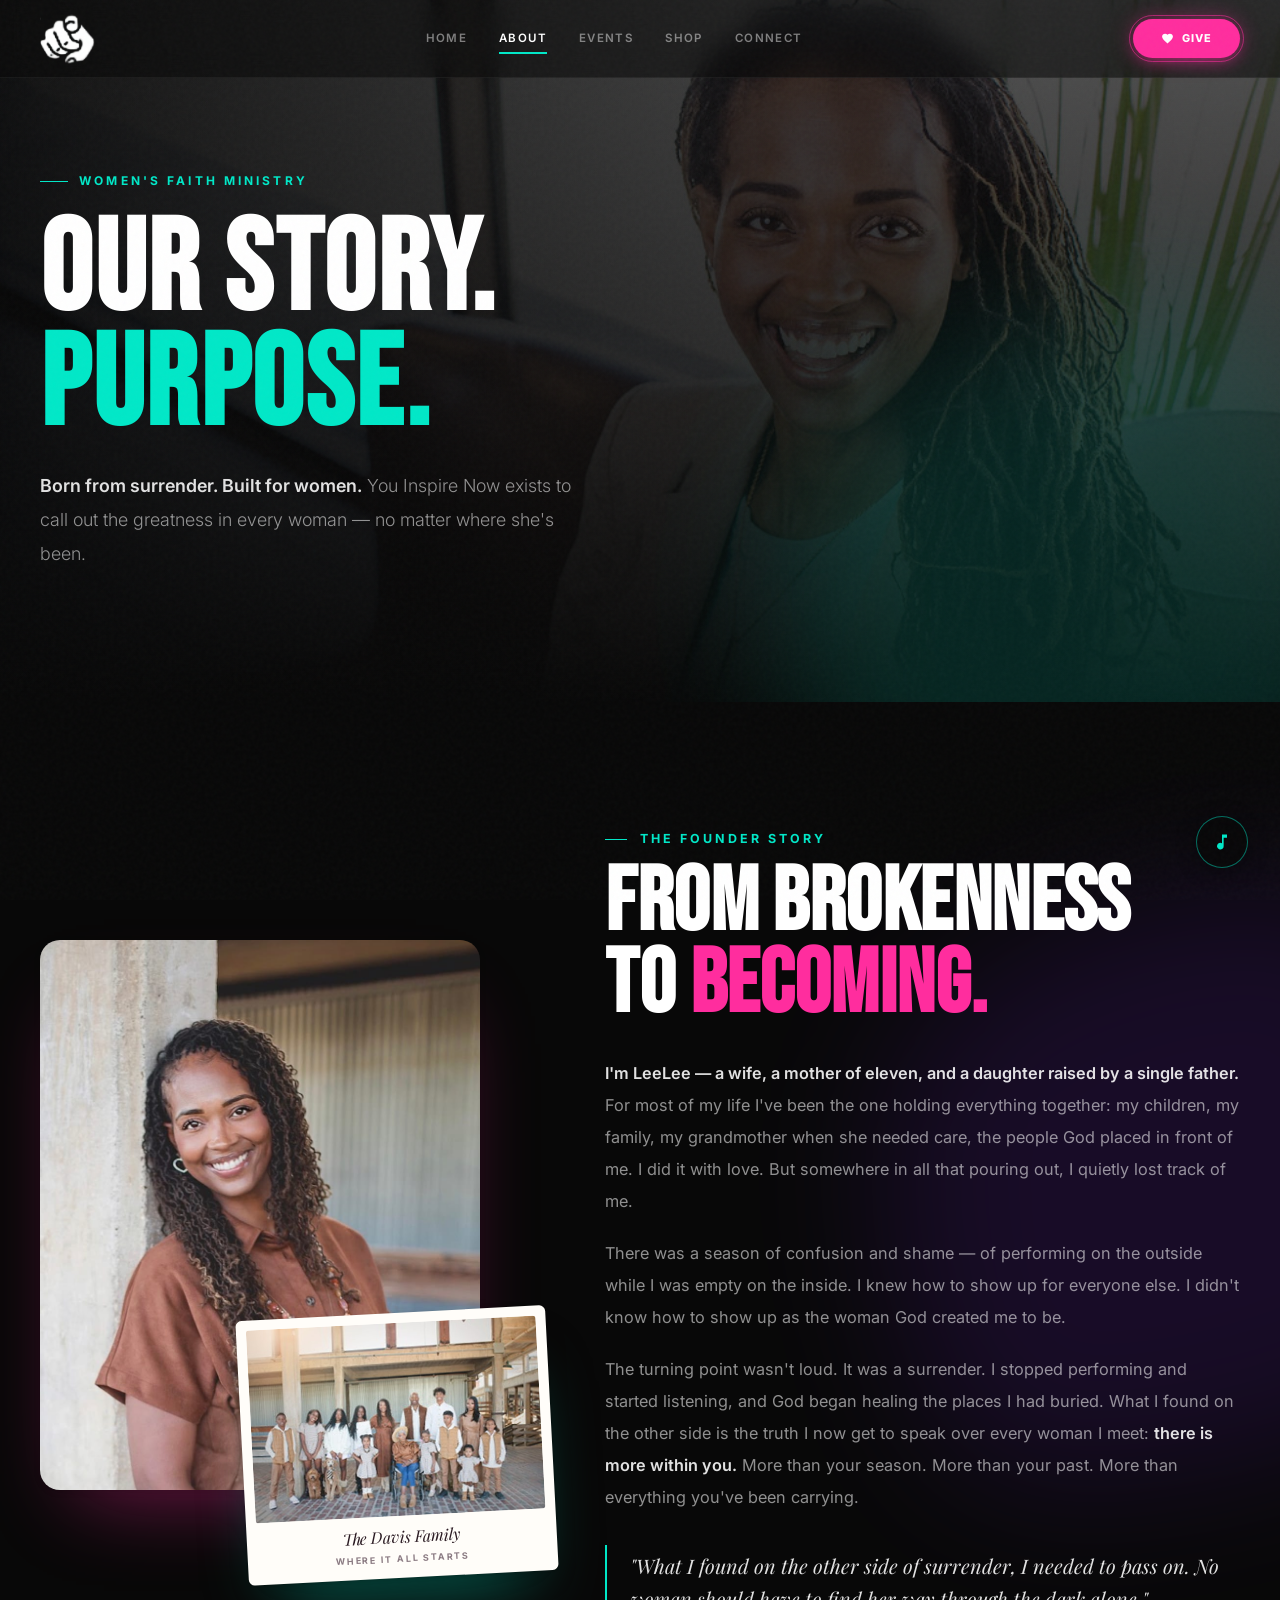
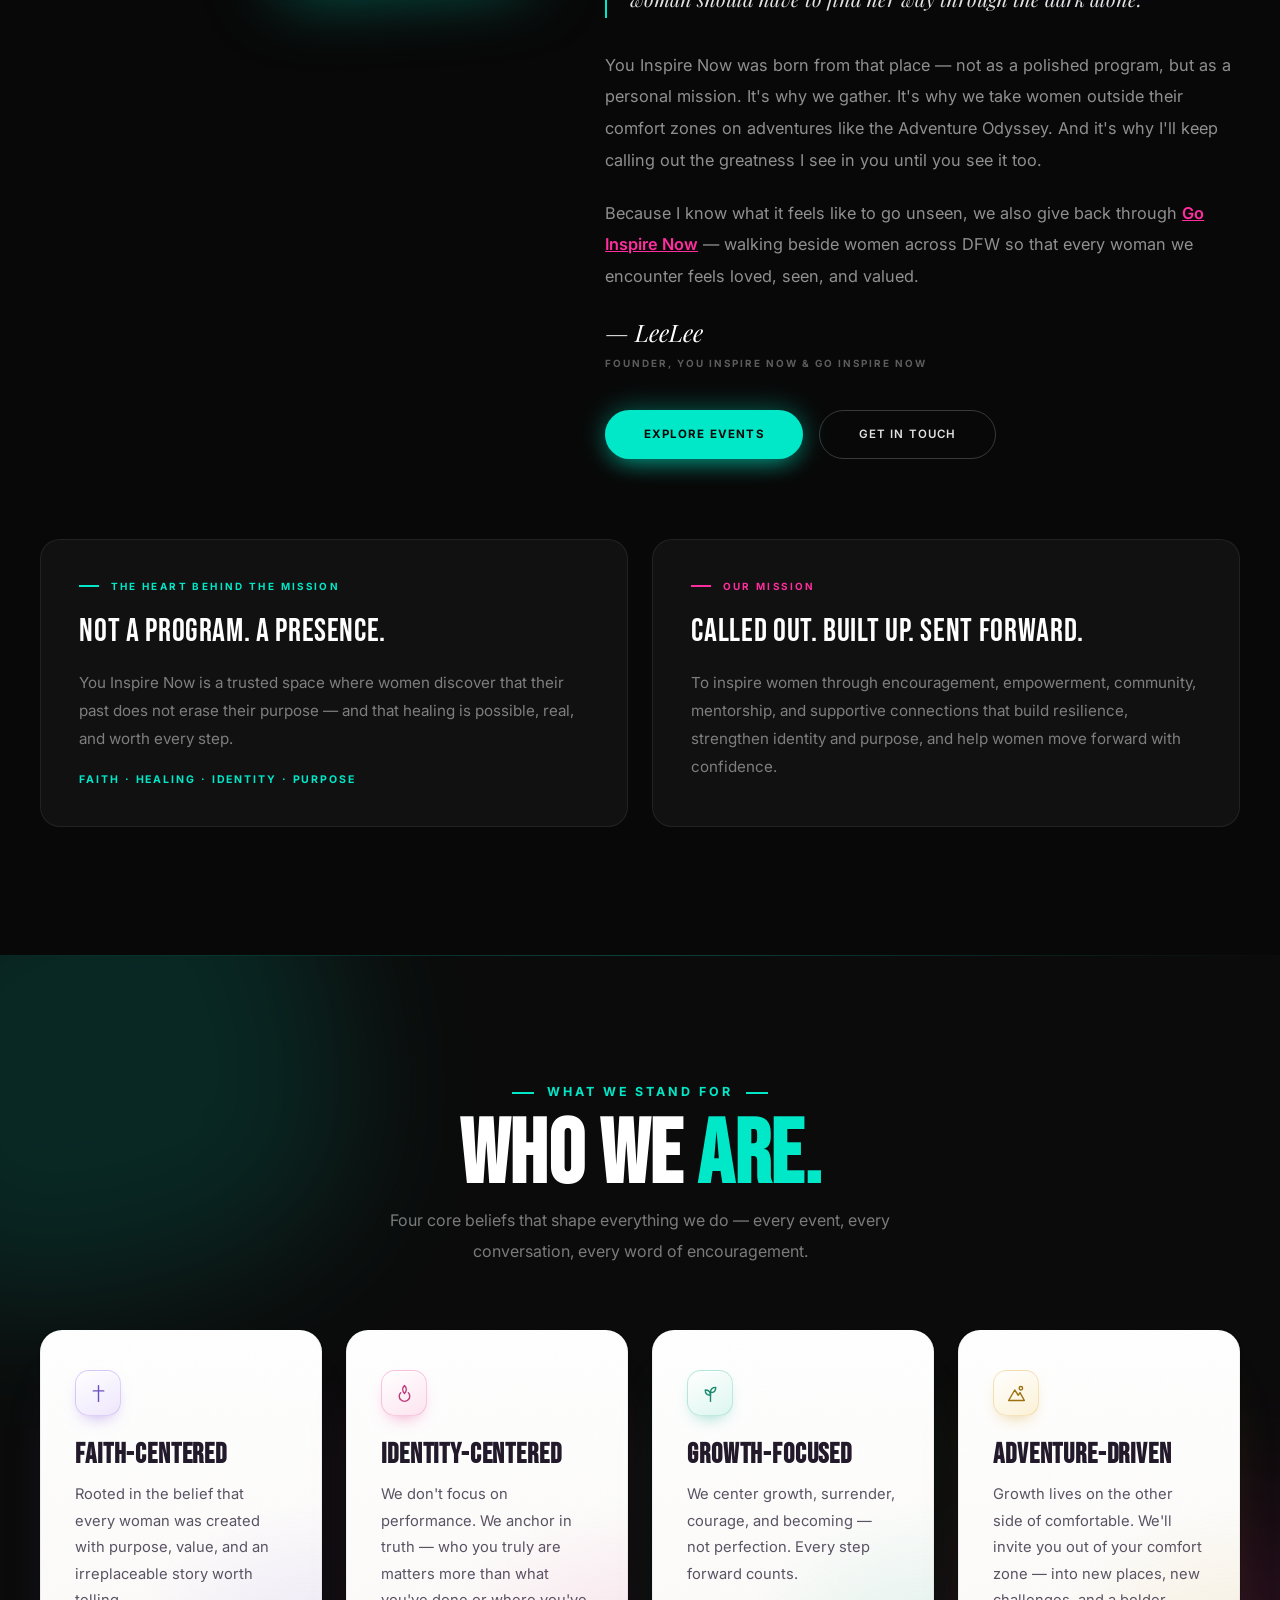
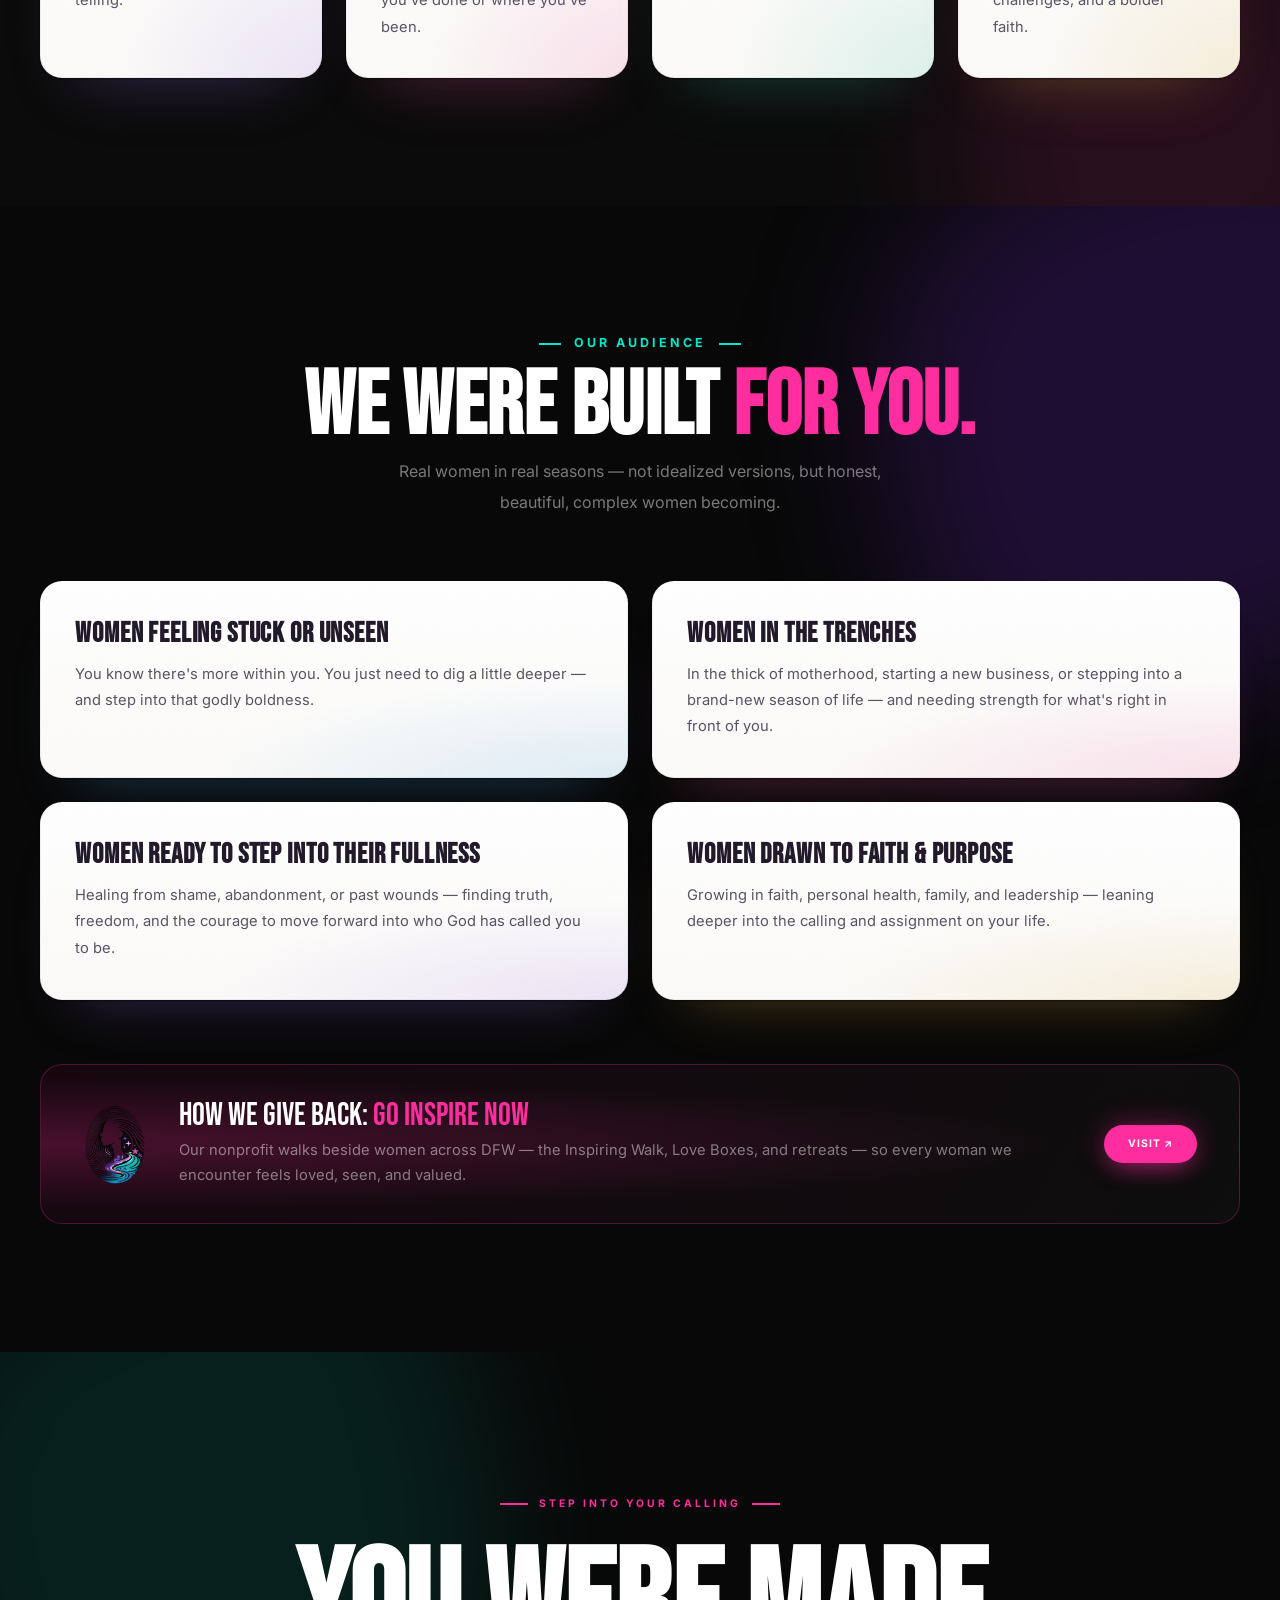
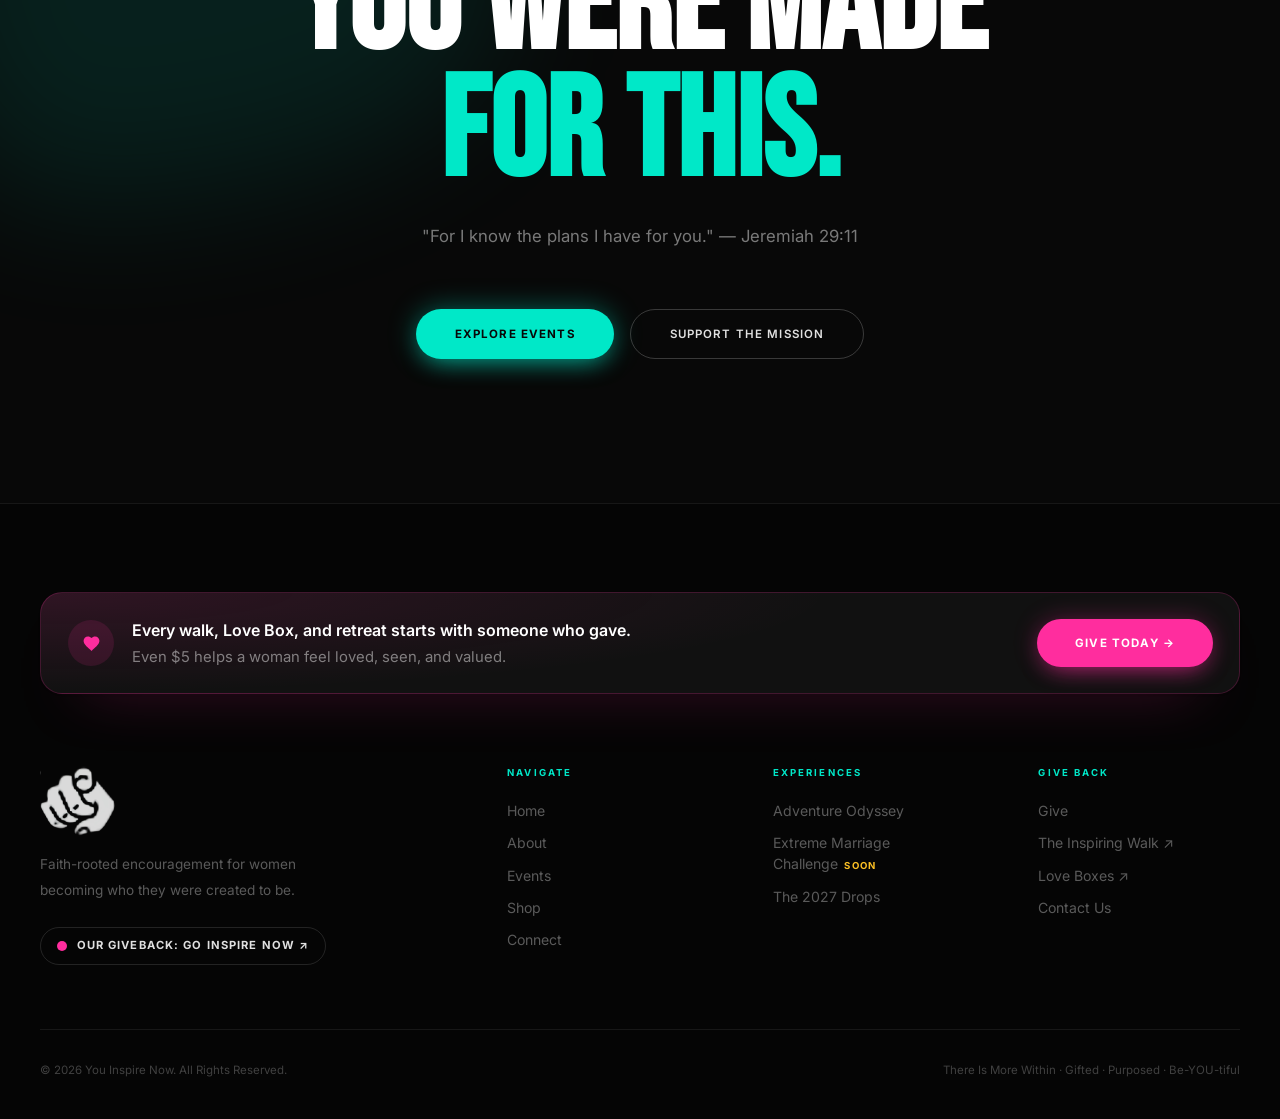
==== commit b61c0454: "LeeLee's photos, a big drop countdown, and a portal that reads as a portal - About: her new portrait" ====
--- a/about.html
+++ b/about.html
@@ -17,7 +17,7 @@
 .story{display:grid;grid-template-columns:.85fr 1.15fr;gap:6rem;align-items:start;}
 .story-photo{position:sticky;top:110px;}
 .story-photo .photo{aspect-ratio:4/5;max-width:440px;}
-.story-photo .photo img{object-position:50% 22%;}
+.story-photo .photo img{object-position:50% 30%;}
 .sig{font-family:'Playfair Display',serif;font-style:italic;font-size:1.5rem;color:var(--tx);margin-top:.4rem;}
 .sig small{display:block;font-family:'Inter',sans-serif;font-style:normal;font-size:.62rem;font-weight:700;letter-spacing:.2em;text-transform:uppercase;color:var(--tx-muted);margin-top:.4rem;}
 .heart-cards{display:grid;grid-template-columns:1fr 1fr;gap:1.5rem;margin-top:5rem;}
@@ -79,11 +79,14 @@
   <div class="blob blob-a3" style="width:600px;height:600px;top:10%;right:-200px;--bd:18s;opacity:.7;"></div>
   <div class="wrap">
     <div class="story">
-      <div class="story-photo reveal-left">
-        <!-- Swap in LeeLee's family photo here when she sends it (keep the same file size ratio, ~4:5) -->
+      <div class="story-photo with-print reveal-left">
         <figure class="photo">
-          <img src="images/leelee-resilient.jpg" alt="LeeLee, founder of You Inspire Now, smiling in a Resilient tee" width="446" height="799">
-          <div class="media-tint" aria-hidden="true"></div>
+          <img src="images/leelee-portrait.jpg" alt="LeeLee, founder of You Inspire Now, smiling as she leans against a concrete pillar" width="900" height="1298">
+        </figure>
+        <!-- images/leelee-family.jpg came in as a 320px thumbnail; drop the full-size original in under the same name for a sharper print -->
+        <figure class="family-print">
+          <img src="images/leelee-family.jpg" alt="LeeLee and her family gathered together for a family portrait" width="680" height="453" loading="lazy">
+          <figcaption>The Davis Family<small>Where it all starts</small></figcaption>
         </figure>
       </div>
       <div class="reveal-right">
@@ -213,6 +216,13 @@
 
 <footer>
   <div class="ft-in">
+    <div class="ft-give">
+      <div class="ft-give-txt">
+        <span class="ft-give-ic" aria-hidden="true"><svg viewBox="0 0 24 24" fill="currentColor"><path d="M12 21.35l-1.45-1.32C5.4 15.36 2 12.28 2 8.5 2 5.42 4.42 3 7.5 3c1.74 0 3.41.81 4.5 2.09C13.09 3.81 14.76 3 16.5 3 19.58 3 22 5.42 22 8.5c0 3.78-3.4 6.86-8.55 11.54L12 21.35z"/></svg></span>
+        <p><b>Every walk, Love Box, and retreat starts with someone who gave.</b>Even $5 helps a woman feel loved, seen, and valued.</p>
+      </div>
+      <a href="donate.html" class="btn btn-give">Give Today →</a>
+    </div>
     <div class="ft-grid">
       <div class="ft-brand">
         <img src="Screenshot_2026-03-28_195930-removebg-preview.png" alt="You Inspire Now" width="76" height="70">
--- a/assets/theme.css
+++ b/assets/theme.css
@@ -45,13 +45,17 @@
   --etch-s1:.5;--etch-s2:.35;
 
   /* The portal on YIN opens into Go Inspire Now: pink + white paint, "a splat from another dimension" */
-  --portal-sec-bg:radial-gradient(ellipse at 75% 50%,rgba(255,45,158,.16),transparent 55%),radial-gradient(ellipse at 15% 80%,rgba(139,47,255,.12),transparent 50%),#080808;
+  /* the section keeps the page's own black so it flows straight out of the pillars above — no line, no band */
+  --portal-sec-bg:var(--bg);--portal-pad:6rem;
+  --rift-bg:radial-gradient(ellipse 46% 62% at 74% 50%,rgba(255,45,158,.2),transparent 72%),radial-gradient(ellipse 40% 50% at 14% 62%,rgba(139,47,255,.13),transparent 72%);
+  --star:rgba(255,215,236,.8);--star-2:rgba(255,45,158,.95);--star-op:.5;
   --portal-glow-rgb:255,45,158;
-  --portal-ring:rgba(255,190,225,.55);
-  --portal-core-bg:radial-gradient(circle at 50% 38%,#FFFFFF 0%,#FFE4F2 42%,#FF8FC8 78%,#FF2D9E 100%);
+  --portal-ring:rgba(255,190,225,.5);
+  --portal-core-bg:radial-gradient(circle at 50% 50%,#FFFFFF 0%,#FFF4FA 24%,#FFC9E4 56%,#FF6DBA 84%,#FF2D9E 100%);
   --portal-vortex:conic-gradient(from 0deg,rgba(255,45,158,0),rgba(255,45,158,.55),rgba(255,255,255,0),rgba(255,45,158,.4),rgba(255,255,255,0),rgba(255,45,158,.55),rgba(255,45,158,0));
-  --portal-core-ink:#3A0A25;--portal-logo-filter:none;
+  --tunnel-ring:rgba(255,45,158,.5);
+  --portal-core-ink:#3A0A25;--portal-logo-filter:none;--portal-go-rgb:58,10,37;
   --portal-splat-1:#FF2D9E;--portal-splat-2:#FFFFFF;
-  --ribbon-bg:linear-gradient(90deg,#FF2D9E,#FF5FB3 50%,#FF2D9E);--ribbon-ink:#fff;--ribbon-star:#fff;--ribbon-glow:255,45,158;
+  --portal-label-ink:rgba(255,255,255,.58);--portal-label-dot:#FF2D9E;
   --sister-dot:#FF2D9E;
 }
--- a/assets/site.css
+++ b/assets/site.css
@@ -244,6 +244,18 @@
 .cd-sm .cd-u b{font-size:1.7rem;border-radius:7px;padding:.1rem .45rem;}
 .cd-sm i{font-size:1.7rem;}
 .cd-done{font-family:'Bebas Neue',sans-serif;font-size:1.6rem;color:var(--a1);letter-spacing:.04em;}
+/* the big centered countdown */
+.drop-stage{text-align:center;}
+.drop-stage .section-sub{margin-left:auto;margin-right:auto;}
+.drop-k{font-size:.66rem;font-weight:700;letter-spacing:.3em;text-transform:uppercase;color:var(--a1);margin:3rem 0 1.5rem;}
+.cd-xxl{justify-content:center;gap:clamp(.4rem,1.4vw,1rem);}
+.cd-xxl .cd-u b{font-size:clamp(4rem,11vw,9.5rem);line-height:1;padding:.22rem clamp(.6rem,1.6vw,1.4rem) .08rem;border-radius:22px;min-width:2.05ch;color:var(--tx);
+  background:linear-gradient(180deg,rgba(255,255,255,.08),rgba(255,255,255,.015));border:1px solid var(--line-2);
+  box-shadow:inset 0 1px 0 rgba(255,255,255,.14),0 34px 70px -34px rgba(var(--a3-rgb),.65);-webkit-backdrop-filter:blur(10px);backdrop-filter:blur(10px);}
+.cd-xxl .cd-u span{font-size:.62rem;letter-spacing:.3em;margin-top:.9rem;color:var(--tx-muted);}
+.cd-xxl i{font-size:clamp(3rem,8vw,7rem);line-height:1.2;}
+.drop-cap{font-family:'Playfair Display',serif;font-style:italic;font-size:1.12rem;color:var(--tx-lead);margin:2rem 0 2.4rem;}
+.drop-cap b{font-family:'Inter',sans-serif;font-style:normal;font-weight:600;color:var(--tx-strong);}
 
 /* ── LOCKED DROPS ── */
 .drops{display:grid;grid-template-columns:repeat(4,1fr);gap:1.2rem;}
@@ -270,28 +282,39 @@
 .etch-grid{display:grid;grid-template-columns:repeat(4,1fr);gap:1.5rem;}
 .etch-grid.cols-2{grid-template-columns:1fr 1fr;}
 .etch-grid.cols-3{grid-template-columns:repeat(3,1fr);}
-.etch{position:relative;border-radius:18px;padding:2.6rem 2.2rem 2.4rem;color:#2B2433;isolation:isolate;
-  background:linear-gradient(168deg,#FFFFFF 0%,#FAF8F5 48%,var(--tint,#F1ECF8) 100%);
-  box-shadow:inset 0 1px 0 #fff,inset 0 -2px 0 rgba(43,36,51,.04),0 1px 2px rgba(var(--shadow-rgb),var(--etch-s1)),0 26px 50px -26px rgba(var(--tint-rgb,180,160,230),var(--etch-s2));
-  transition:transform .45s cubic-bezier(.34,1.56,.64,1);}
-.etch::before{content:'';position:absolute;inset:0;border-radius:inherit;z-index:-1;opacity:.5;mix-blend-mode:multiply;
+.etch{position:relative;border-radius:22px;padding:2.5rem 2.2rem 2.4rem;color:#2B2433;isolation:isolate;
+  background:radial-gradient(120% 85% at 100% 100%,rgba(var(--tint-rgb,180,160,230),.16),transparent 60%),linear-gradient(180deg,#FFFFFF 0%,#FBFAF8 100%);
+  box-shadow:inset 0 1px 0 #fff,inset 0 0 0 1px rgba(43,36,51,.06),0 1px 2px rgba(var(--shadow-rgb),var(--etch-s1)),0 34px 60px -38px rgba(var(--tint-rgb,180,160,230),var(--etch-s2));
+  transition:transform .5s cubic-bezier(.34,1.56,.64,1);}
+.etch::before{content:'';position:absolute;inset:0;border-radius:inherit;z-index:-1;opacity:.32;mix-blend-mode:multiply;
   background-image:url("data:image/svg+xml,%3Csvg viewBox='0 0 160 160' xmlns='http://www.w3.org/2000/svg'%3E%3Cfilter id='p'%3E%3CfeTurbulence type='fractalNoise' baseFrequency='1.1' numOctaves='2' stitchTiles='stitch'/%3E%3CfeColorMatrix values='0 0 0 0 0.5  0 0 0 0 0.45  0 0 0 0 0.5  0 0 0 0.09 0'/%3E%3C/filter%3E%3Crect width='100%25' height='100%25' filter='url(%23p)'/%3E%3C/svg%3E");}
-.etch::after{content:'';position:absolute;left:2.2rem;right:2.2rem;top:0;height:3px;border-radius:0 0 3px 3px;background:var(--tint-strong,#B9A2EE);}
-.etch:hover{transform:translateY(-8px);}
-.etch-num{position:absolute;right:1.4rem;top:1rem;font-family:'Bebas Neue',sans-serif;font-size:4.6rem;line-height:1;color:#EFEAE4;text-shadow:0 1px 0 #fff,0 -1px 0 rgba(43,36,51,.09);pointer-events:none;}
-.etch-icon{width:54px;height:54px;border-radius:50%;display:flex;align-items:center;justify-content:center;margin-bottom:1.5rem;background:var(--tint,#F1ECF8);
-  box-shadow:inset 0 2px 4px rgba(43,36,51,.09),inset 0 -1px 0 rgba(255,255,255,.9);color:#4E4259;}
-.etch-icon svg{width:24px;height:24px;}
-.etch-name{font-family:'Bebas Neue',sans-serif;font-size:2.3rem;color:#2B2433;line-height:.95;margin-bottom:.9rem;letter-spacing:.03em;text-shadow:0 1px 0 #fff;}
-.etch-name.sm{font-size:1.7rem;}
+/* hover: a soft tinted halo fades in (opacity only) while the card lifts */
+.etch::after{content:'';position:absolute;inset:0;border-radius:inherit;pointer-events:none;opacity:0;transition:opacity .45s ease;
+  box-shadow:inset 0 0 0 1px rgba(var(--tint-rgb,180,160,230),.42),0 40px 70px -34px rgba(var(--tint-rgb,180,160,230),.75);}
+.etch:hover{transform:translateY(-6px);}
+.etch:hover::after{opacity:1;}
+.etch-num{position:absolute;right:1.6rem;top:1.4rem;font-family:'Bebas Neue',sans-serif;font-size:2.6rem;line-height:1;letter-spacing:.04em;color:transparent;
+  -webkit-text-stroke:1px rgba(var(--tint-rgb,180,160,230),.55);pointer-events:none;}
+.etch-icon{width:46px;height:46px;border-radius:14px;display:flex;align-items:center;justify-content:center;margin-bottom:1.6rem;color:var(--tint-ink,#5B4A7A);
+  background:linear-gradient(150deg,#FFFFFF 0%,var(--tint,#F1ECF8) 100%);border:1px solid rgba(var(--tint-rgb,180,160,230),.3);
+  box-shadow:inset 0 1px 0 #fff,0 8px 18px -10px rgba(var(--tint-rgb,180,160,230),.8);}
+.etch-icon svg{width:21px;height:21px;}
+a.etch{display:flex;flex-direction:column;text-decoration:none;cursor:pointer;}
+a.etch:active{transform:translateY(-2px) scale(.99);}
+a.etch:focus-visible{outline:2px solid var(--focus);outline-offset:4px;}
+.etch-go{align-self:flex-start;margin-top:auto;padding-top:1.4rem;font-size:.62rem;font-weight:800;letter-spacing:.18em;text-transform:uppercase;color:var(--tint-ink,#5B4A7A);transition:transform .45s cubic-bezier(.34,1.56,.64,1);}
+a.etch:hover .etch-go{transform:translateX(5px);}
+.etch-amt{font-family:'Bebas Neue',sans-serif;font-size:3.4rem;line-height:1;letter-spacing:.02em;color:var(--tint-ink,#5B4A7A);margin-bottom:.7rem;}
+.etch-name{font-family:'Bebas Neue',sans-serif;font-size:2.1rem;color:#221A2A;line-height:.95;margin-bottom:.8rem;letter-spacing:.03em;text-shadow:0 1px 0 #fff;}
+.etch-name.sm{font-size:1.75rem;}
 .etch-desc{font-size:.92rem;color:#5B5363;line-height:1.8;}
 .etch-desc + .etch-quote{margin-top:1.6rem;}
 .etch-quote{font-family:'Playfair Display',serif;font-size:.82rem;font-style:italic;color:#7D7386;line-height:1.7;padding-left:1rem;border-left:2px solid var(--tint-strong,#B9A2EE);}
-.t-lav{--tint:#EEE6FC;--tint-strong:#B79EF0;--tint-rgb:150,110,230;}
-.t-mint{--tint:#DDF6EF;--tint-strong:#6FD3B9;--tint-rgb:60,190,160;}
-.t-blush{--tint:#FCE4EF;--tint-strong:#F08DBC;--tint-rgb:235,90,160;}
-.t-butter{--tint:#FBF1D5;--tint-strong:#E6BF63;--tint-rgb:220,170,60;}
-.t-sky{--tint:#E1F1FC;--tint-strong:#7CC0EE;--tint-rgb:70,160,230;}
+.t-lav{--tint:#EEE6FC;--tint-strong:#B79EF0;--tint-rgb:150,110,230;--tint-ink:#6A4FC0;}
+.t-mint{--tint:#DDF6EF;--tint-strong:#6FD3B9;--tint-rgb:60,190,160;--tint-ink:#1E8A70;}
+.t-blush{--tint:#FCE4EF;--tint-strong:#F08DBC;--tint-rgb:235,90,160;--tint-ink:#C2387A;}
+.t-butter{--tint:#FBF1D5;--tint-strong:#E6BF63;--tint-rgb:220,170,60;--tint-ink:#9C7210;}
+.t-sky{--tint:#E1F1FC;--tint-strong:#7CC0EE;--tint-rgb:70,160,230;--tint-ink:#2C78B2;}
 
 /* ── SPLIT (image + text) ── */
 .split{display:grid;grid-template-columns:1fr 1fr;gap:6rem;align-items:center;}
@@ -302,6 +325,14 @@
 .photo-cap{position:absolute;left:1.2rem;bottom:1.2rem;right:1.2rem;z-index:2;color:#fff;font-family:'Playfair Display',serif;font-style:italic;font-size:.95rem;}
 .photo-stack{position:relative;}
 .photo-stack .photo.small{position:absolute;width:46%;right:-6%;bottom:-8%;border:6px solid var(--bg);}
+/* family snapshot pinned over a portrait, like a printed photo */
+.with-print{position:relative;padding-bottom:5.5rem;}
+.family-print{position:absolute;right:-9%;bottom:0;z-index:2;width:66%;margin:0;padding:10px 10px 0;background:#FFFDF9;border-radius:6px;transform:rotate(-3deg);
+  box-shadow:0 1px 2px rgba(0,0,0,.14),0 14px 28px -12px rgba(var(--shadow-rgb),.4),0 40px 70px -34px rgba(var(--a1-rgb),.5);transition:transform .6s cubic-bezier(.34,1.56,.64,1);}
+.family-print:hover{transform:rotate(0deg) scale(1.03);}
+.family-print img{display:block;width:100%;height:auto;aspect-ratio:3/2;object-fit:cover;border-radius:3px;}
+.family-print figcaption{padding:.7rem .2rem .85rem;text-align:center;font-family:'Playfair Display',serif;font-style:italic;font-size:1rem;line-height:1.3;color:#2A1A22;}
+.family-print figcaption small{display:block;margin-top:.3rem;font-family:'Inter',sans-serif;font-style:normal;font-size:.56rem;font-weight:700;letter-spacing:.2em;text-transform:uppercase;color:#8A7A82;}
 
 /* ── LIST ROWS ── */
 .ticks{list-style:none;display:flex;flex-direction:column;gap:1.1rem;margin:1.8rem 0 2.4rem;}
@@ -331,21 +362,42 @@
 .pcard-go::after{content:'→';transition:transform .3s cubic-bezier(.34,1.56,.64,1);}
 .pcard:hover .pcard-go::after{transform:translateX(5px);}
 
-/* ── PORTAL (sister-site gateway) ── */
-.portal-sec{position:relative;overflow:hidden;padding:11rem 2.5rem 9rem;background:var(--portal-sec-bg);isolation:isolate;}
-.ribbon{position:absolute;left:-6%;right:-6%;top:3rem;transform:rotate(-2.4deg);background:var(--ribbon-bg);z-index:3;box-shadow:0 22px 44px -22px rgba(var(--ribbon-glow),.75);}
-.ribbon .marquee-wrap{background:transparent;border:none;padding:.95rem 0;}
-.ribbon .mq{color:var(--ribbon-ink);font-size:clamp(1.15rem,1.7vw,1.5rem);}
-.ribbon .mq-star,.ribbon .mq-star:nth-of-type(n){color:var(--ribbon-star);}
-.portal-in{max-width:1340px;margin:0 auto;display:grid;grid-template-columns:1.05fr .95fr;gap:4rem;align-items:center;position:relative;z-index:2;}
-.portal{position:relative;display:block;width:min(520px,82vw);aspect-ratio:1;margin:0 auto;perspective:1100px;text-decoration:none;color:inherit;border-radius:50%;}
+/* ── PORTAL (sister-site gateway — a rift into the other site) ── */
+.portal-sec{position:relative;overflow:hidden;padding:var(--portal-pad,10rem) 2.5rem;background:var(--portal-sec-bg);isolation:isolate;}
+/* the "hole in the site": a dark (or light) field with a soft, lens-shaped edge */
+.rift{position:absolute;inset:0;z-index:-1;pointer-events:none;background:var(--rift-bg);-webkit-mask-image:var(--rift-mask,none);mask-image:var(--rift-mask,none);}
+.rift-stars{position:absolute;left:0;right:0;top:0;height:calc(100% + 240px);opacity:var(--star-op,.7);animation:stars-drift 70s linear infinite;
+  background-image:radial-gradient(1.2px 1.2px at 22px 34px,var(--star) 50%,transparent 52%),radial-gradient(1px 1px at 96px 150px,var(--star) 50%,transparent 52%),
+    radial-gradient(1.6px 1.6px at 170px 64px,var(--star) 50%,transparent 52%),radial-gradient(1px 1px at 61px 205px,var(--star) 50%,transparent 52%),
+    radial-gradient(2px 2px at 210px 182px,var(--star-2) 50%,transparent 55%),radial-gradient(1px 1px at 132px 18px,var(--star) 50%,transparent 52%);
+  background-size:240px 240px;}
+@keyframes stars-drift{to{transform:translateY(-240px);}}
+/* wavy torn edges where a dark rift meets a light page; the pink glow reads as the rift's rim */
+.rift-edge{position:absolute;left:0;width:100%;height:clamp(54px,7.5vw,110px);z-index:1;color:var(--bg);fill:currentColor;pointer-events:none;
+  filter:drop-shadow(0 8px 20px rgba(var(--rift-edge-glow,224,18,122),.65));}
+.rift-edge.top{top:-1px;}
+.rift-edge.bot{bottom:-1px;transform:scale(-1,-1);}
+.portal-in{max-width:1340px;margin:0 auto;display:grid;grid-template-columns:1fr 1fr;gap:4.5rem;align-items:center;position:relative;z-index:2;}
+.portal{position:relative;display:block;width:min(540px,78vw);aspect-ratio:1;margin:0 auto;perspective:1100px;text-decoration:none;color:inherit;border-radius:50%;}
+/* rotating caption ring that says what's on the other side */
+.portal-label{position:absolute;inset:-9%;width:118%;height:118%;overflow:visible;animation:spin 60s linear infinite;pointer-events:none;}
+.portal-label text{font-family:'Inter',sans-serif;font-size:4.6px;font-weight:700;letter-spacing:.4px;fill:var(--portal-label-ink);text-transform:uppercase;}
+.portal-label .dot{fill:var(--portal-label-dot);}
+/* tunnel: rings pulled down into the hole */
+.portal-tunnel{position:absolute;inset:0;border-radius:50%;}
+.portal-tunnel i{position:absolute;inset:0;border-radius:50%;border:1.5px solid var(--tunnel-ring);opacity:0;animation:tunnel 5.4s linear infinite;
+  box-shadow:0 0 16px rgba(var(--portal-glow-rgb),.35),inset 0 0 16px rgba(var(--portal-glow-rgb),.25);}
+.portal-tunnel i:nth-child(2){animation-delay:-.9s;} .portal-tunnel i:nth-child(3){animation-delay:-1.8s;} .portal-tunnel i:nth-child(4){animation-delay:-2.7s;}
+.portal-tunnel i:nth-child(5){animation-delay:-3.6s;} .portal-tunnel i:nth-child(6){animation-delay:-4.5s;}
+@keyframes tunnel{0%{opacity:0;transform:scale(1.12);}22%{opacity:.85;}100%{opacity:0;transform:scale(.05);}}
+.portal-kicker{font-size:.52rem;font-weight:800;letter-spacing:.3em;text-transform:uppercase;color:var(--portal-core-ink);opacity:.72;margin-bottom:.35rem;}
 .portal:focus-visible{outline-offset:-30px;}
 .portal-stage{position:absolute;inset:0;transform-style:preserve-3d;transform:rotateX(var(--rx,0deg)) rotateY(var(--ry,0deg)) scale(var(--ps,1));transition:transform .7s cubic-bezier(.16,1,.3,1);}
 .portal:hover .portal-stage{--ps:1.04;}
 .portal:active .portal-stage{--ps:.98;}
 .portal-glow{position:absolute;inset:8%;border-radius:50%;background:radial-gradient(circle,rgba(var(--portal-glow-rgb),.55),transparent 68%);filter:blur(30px);animation:glow-breathe 5s ease-in-out infinite;}
 @keyframes glow-breathe{0%,100%{opacity:.7;transform:scale(.95);}50%{opacity:1;transform:scale(1.08);}}
-.portal-splat{position:absolute;inset:3%;transform:translateZ(10px);}
+.portal-splat{position:absolute;inset:3%;transform:translateZ(10px);filter:var(--portal-splat-filter,none);}
 .portal-splat svg{width:100%;height:100%;overflow:visible;animation:spin 46s linear infinite;}
 .portal-splat.s2{inset:13%;transform:translateZ(30px);}
 .portal-splat.s2 svg{animation-duration:32s;animation-direction:reverse;}
@@ -356,18 +408,24 @@
 @keyframes orbit{to{transform:rotateX(74deg) rotateZ(360deg);}}
 .portal-ring.r2{animation-name:orbit2;} @keyframes orbit2{from{transform:rotateX(66deg) rotateY(18deg) rotateZ(0deg);}to{transform:rotateX(66deg) rotateY(18deg) rotateZ(360deg);}}
 .portal-ring.r3{animation-name:orbit3;} @keyframes orbit3{from{transform:rotateX(80deg) rotateY(-12deg) rotateZ(0deg);}to{transform:rotateX(80deg) rotateY(-12deg) rotateZ(360deg);}}
-.portal-core{position:absolute;inset:27%;border-radius:50%;overflow:hidden;transform:translateZ(70px);display:flex;flex-direction:column;align-items:center;justify-content:center;text-align:center;
-  background:var(--portal-core-bg);box-shadow:inset 0 0 40px rgba(var(--portal-glow-rgb),.55),0 0 0 2px rgba(255,255,255,.18),0 30px 60px -20px rgba(var(--portal-glow-rgb),.8);}
-.portal-vortex{position:absolute;inset:-30%;background:var(--portal-vortex);animation:spin 9s linear infinite;opacity:.55;}
-.portal-core > *:not(.portal-vortex){position:relative;z-index:1;}
-.portal-core img{width:34%;height:auto;margin-bottom:.4rem;filter:var(--portal-logo-filter);}
-.portal-name{font-family:'Bebas Neue',sans-serif;font-size:clamp(1.3rem,2.4vw,1.9rem);line-height:.95;letter-spacing:.06em;color:var(--portal-core-ink);}
-.portal-go{font-size:.56rem;font-weight:800;letter-spacing:.22em;text-transform:uppercase;color:var(--portal-core-ink);opacity:.75;margin-top:.45rem;}
+.portal-core{position:absolute;inset:24%;border-radius:50%;overflow:hidden;transform:translateZ(70px);display:flex;flex-direction:column;align-items:center;justify-content:center;text-align:center;
+  background:var(--portal-core-bg);box-shadow:inset 0 0 50px rgba(var(--portal-glow-rgb),.6),0 0 0 2px rgba(var(--portal-glow-rgb),.35),0 0 0 9px rgba(var(--portal-glow-rgb),.08),0 0 70px rgba(var(--portal-glow-rgb),.45);}
+.portal-vortex{position:absolute;inset:-30%;background:var(--portal-vortex);animation:spin 9s linear infinite;opacity:.4;}
+.portal-core > *:not(.portal-vortex):not(.portal-tunnel){position:relative;z-index:1;}
+.portal-core img{width:30%;height:auto;margin-bottom:.45rem;filter:var(--portal-logo-filter);}
+.portal-name{font-family:'Bebas Neue',sans-serif;font-size:clamp(1.4rem,2.5vw,2.1rem);line-height:.92;letter-spacing:.06em;color:var(--portal-core-ink);text-shadow:var(--portal-name-shadow,none);}
+.portal-go{display:inline-flex;align-items:center;gap:.35rem;font-size:.54rem;font-weight:800;letter-spacing:.22em;text-transform:uppercase;color:var(--portal-core-ink);margin-top:.6rem;padding:.42rem .8rem;border-radius:100px;
+  border:1px solid rgba(var(--portal-go-rgb,255,255,255),.35);background:rgba(var(--portal-go-rgb,255,255,255),.08);transition:transform .45s cubic-bezier(.34,1.56,.64,1);}
+.portal:hover .portal-go{transform:translateX(4px);}
 .portal-drop{position:absolute;left:50%;top:50%;width:var(--s,8px);height:var(--s,8px);border-radius:50%;background:var(--c,#fff);opacity:0;
   animation:pull var(--d,4.5s) cubic-bezier(.55,0,.75,.4) infinite var(--del,0s);}
 @keyframes pull{0%{opacity:0;transform:translate(var(--x,180px),var(--y,-140px)) scale(1);}15%{opacity:1;}85%{opacity:.9;}100%{opacity:0;transform:translate(0,0) scale(.1);}}
 .portal-copy .section-h{font-size:clamp(3rem,6.2vw,5.4rem);}
 .portal-copy .btns{display:flex;flex-wrap:wrap;gap:1rem;margin-top:.6rem;}
+.portal-where{display:inline-flex;align-items:center;gap:.55rem;margin-bottom:1.3rem;padding:.45rem .95rem .45rem .5rem;border-radius:100px;font-size:.62rem;font-weight:700;letter-spacing:.16em;text-transform:uppercase;
+  color:var(--tx-strong);background:rgba(var(--portal-glow-rgb),.12);border:1px solid rgba(var(--portal-glow-rgb),.3);}
+.portal-where i{width:8px;height:8px;border-radius:50%;background:rgb(var(--portal-glow-rgb));box-shadow:0 0 10px rgb(var(--portal-glow-rgb));animation:pulse-where 1.8s ease-in-out infinite;}
+@keyframes pulse-where{0%,100%{opacity:1;transform:scale(1);}50%{opacity:.45;transform:scale(.65);}}
 
 /* ── FORMS ── */
 .f{display:flex;flex-direction:column;gap:.85rem;}
@@ -434,6 +492,17 @@
 /* ── FOOTER ── */
 footer{background:var(--bg-deep);padding:5.5rem 2.5rem 2.5rem;border-top:1px solid var(--line);position:relative;}
 .ft-in{max-width:1340px;margin:0 auto;}
+/* a gentle "give" line at the top of every footer */
+.ft-give{display:flex;align-items:center;justify-content:space-between;gap:1.5rem 2.5rem;flex-wrap:wrap;padding:1.5rem 1.6rem 1.5rem 1.7rem;margin-bottom:4.5rem;border-radius:22px;
+  background:radial-gradient(120% 180% at 0% 0%,rgba(var(--give-rgb),.13),transparent 55%),var(--card);border:1px solid rgba(var(--give-rgb),.2);
+  box-shadow:0 1px 2px rgba(var(--shadow-rgb),.08),0 30px 60px -44px rgba(var(--give-rgb),.6);}
+.ft-give-txt{display:flex;align-items:center;gap:1.1rem;flex:1 1 440px;}
+.ft-give-ic{flex-shrink:0;width:46px;height:46px;border-radius:50%;display:flex;align-items:center;justify-content:center;background:rgba(var(--give-rgb),.12);color:var(--give);}
+.ft-give-ic svg{width:19px;height:19px;animation:heartbeat 2.6s ease-in-out infinite;}
+@keyframes heartbeat{0%,55%,100%{transform:scale(1);}12%,34%{transform:scale(1.16);}23%{transform:scale(.97);}}
+.ft-give p{font-size:.93rem;color:var(--tx-body);line-height:1.65;}
+.ft-give p b{display:block;color:var(--tx);font-weight:600;font-size:1rem;margin-bottom:.1rem;}
+.btn-give{background:var(--give);color:var(--give-ink);box-shadow:0 0 24px rgba(var(--give-rgb),.28),0 10px 24px -10px rgba(var(--give-rgb),.6);}
 .ft-grid{display:grid;grid-template-columns:2fr 1fr 1fr 1fr;gap:4rem;margin-bottom:4rem;}
 .ft-brand img{height:70px;width:auto;filter:var(--logo-filter);mix-blend-mode:var(--logo-blend);opacity:.85;margin-bottom:1rem;}
 .ft-brand p{font-size:.85rem;color:var(--tx-muted);line-height:1.9;max-width:260px;}
@@ -469,6 +538,8 @@
   .def-in,.split{grid-template-columns:1fr;}
   .split.rev > :first-child{order:0;}
   .nav-links{gap:1.4rem;}
+  .with-print,.story-photo.with-print{position:relative;top:auto;padding-bottom:4.5rem;}
+  .family-print{right:.6rem;width:min(72%,340px);}
 }
 @media(max-width:760px){
   #nav{padding:.6rem 1.2rem;}
@@ -487,7 +558,7 @@
   .sec,#mission-cta,.mission-cta{padding-top:5rem;padding-bottom:5rem;}
   #define{padding-top:5rem;padding-bottom:5rem;}
   #statement-band{padding-top:4rem;padding-bottom:4rem;}
-  .portal-sec{padding-top:8.5rem;padding-bottom:5rem;}
+  .portal-sec{padding-top:6rem;padding-bottom:6rem;}
   #hero{padding-bottom:4rem;padding-top:96px;}
   .hero-content{padding:0 1.25rem;}
   .hero-h1{font-size:clamp(4rem,18vw,7rem);}
@@ -522,8 +593,15 @@
   .tiers{grid-template-columns:1fr;}
   .f-row{grid-template-columns:1fr;}
   .panel{padding:1.6rem;}
-  .ribbon{top:2rem;}
-  .portal{width:84vw;}
+  .portal{width:76vw;}
+  .portal-label text{font-size:5.6px;}
+  .cd-xxl{gap:.3rem;}
+  .cd-xxl .cd-u b{font-size:clamp(2.6rem,13vw,4rem);padding:.18rem .4rem .04rem;border-radius:14px;}
+  .cd-xxl .cd-u span{font-size:.5rem;letter-spacing:.18em;margin-top:.55rem;}
+  .cd-xxl i{font-size:2.2rem;}
+  .ft-give{padding:1.4rem;margin-bottom:3.2rem;}
+  .ft-give-txt{flex-basis:100%;align-items:flex-start;}
+  .ft-give .btn{width:100%;}
   .acc summary{padding:1.3rem 1.3rem;font-size:1.5rem;}
   .acc-body{padding:0 1.3rem 1.4rem;}
   .horizon{padding:1.2rem;}
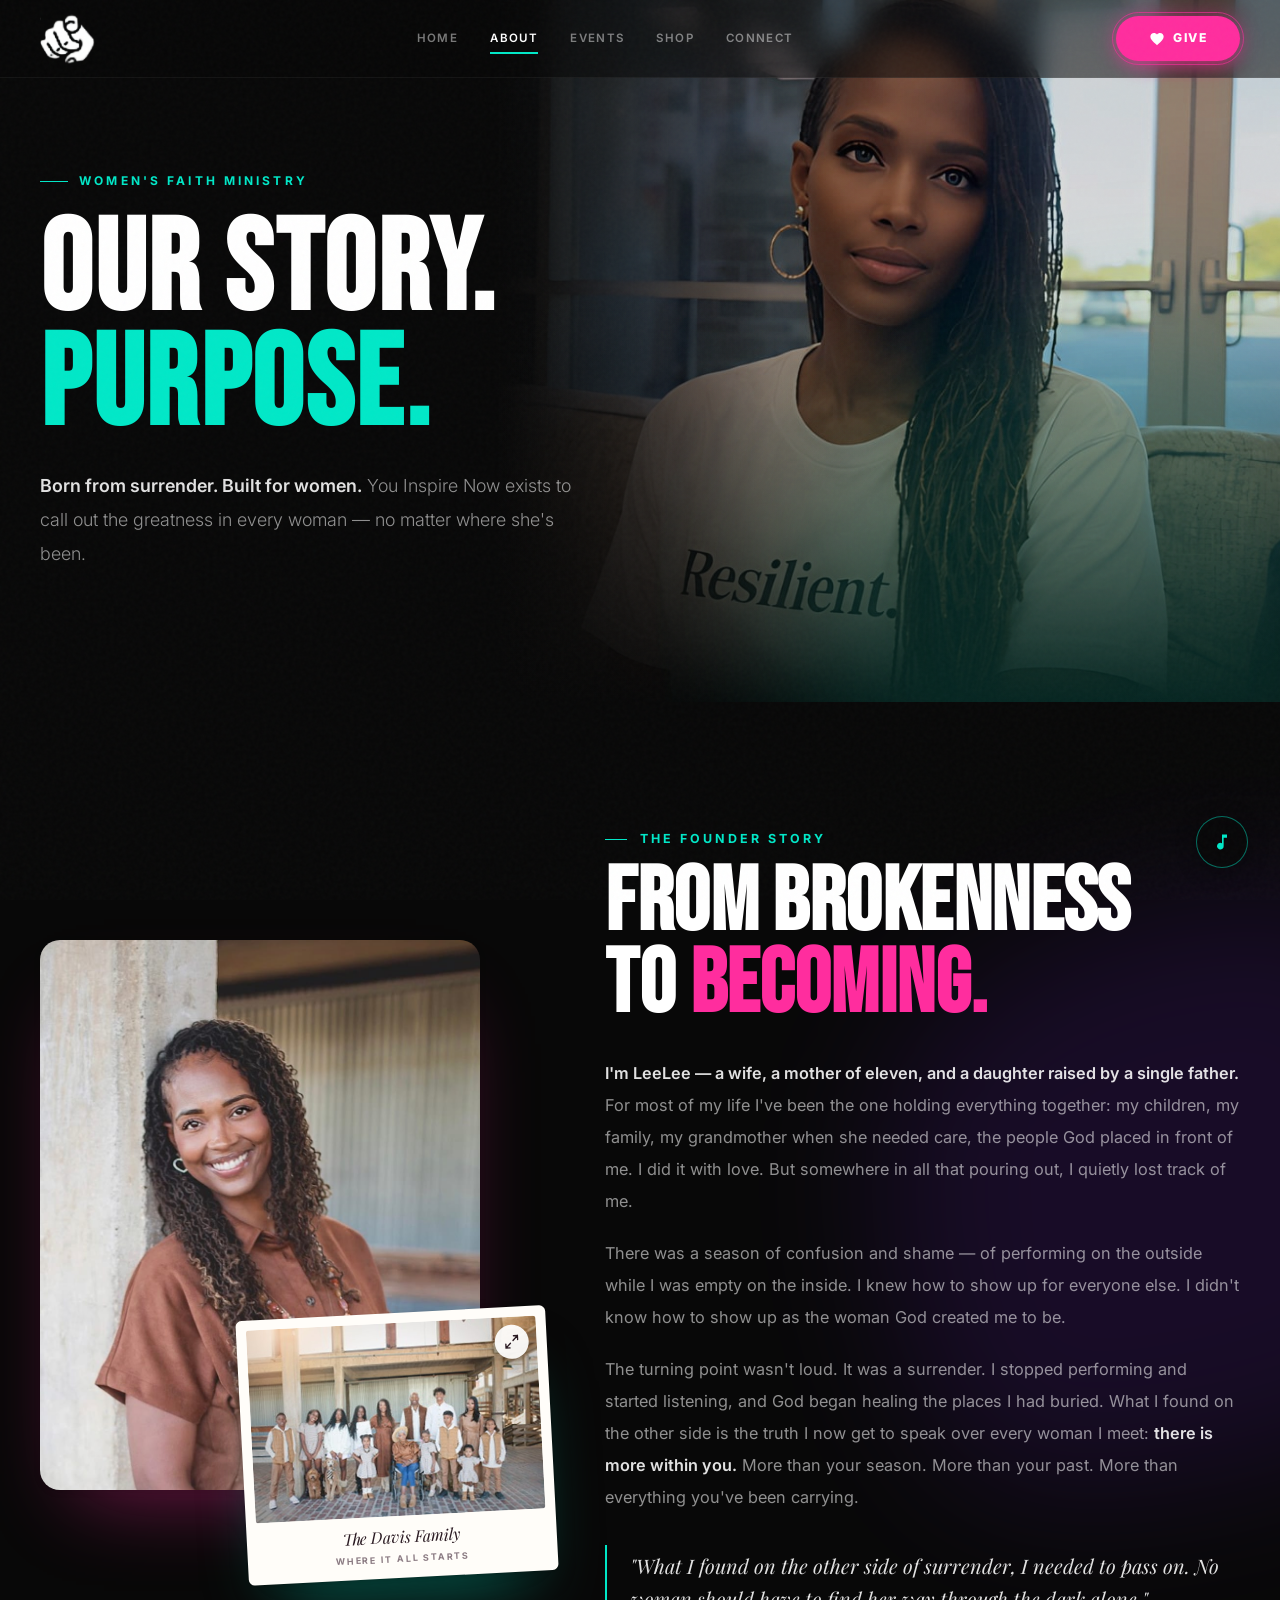
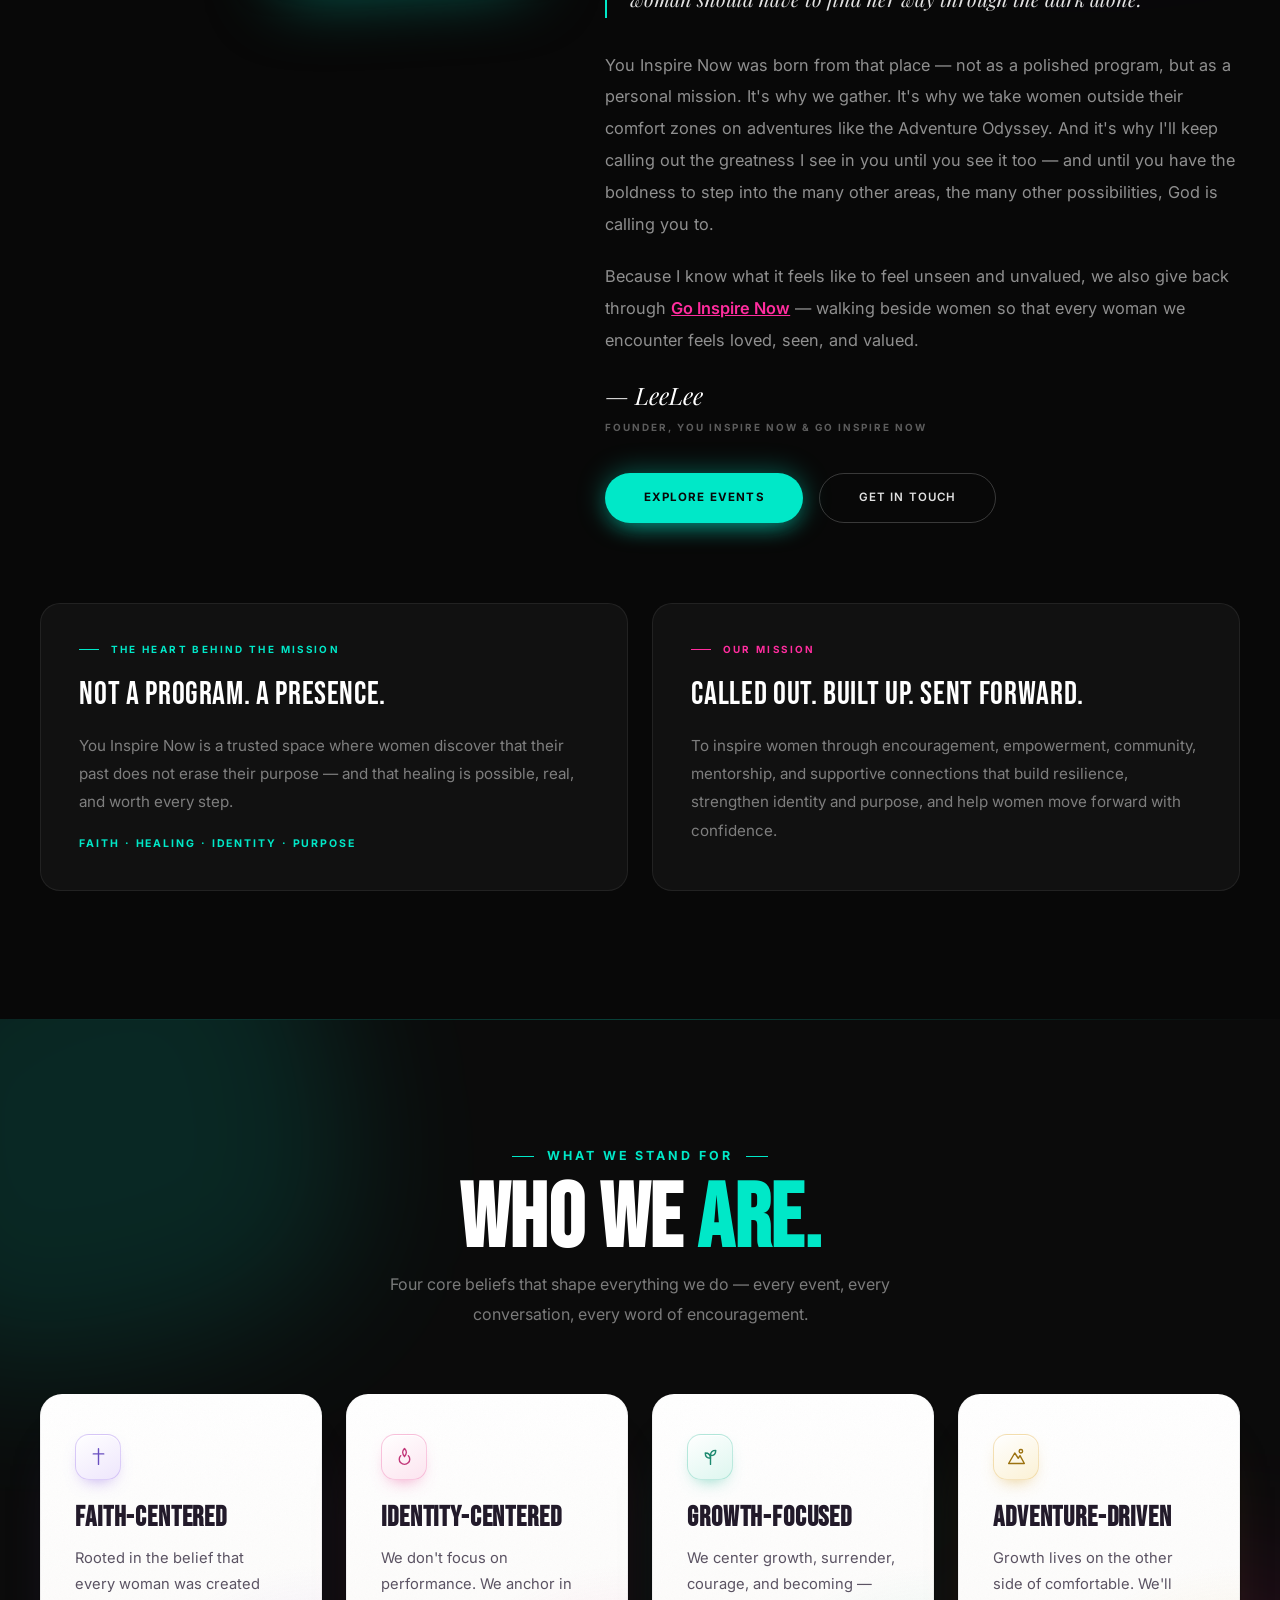
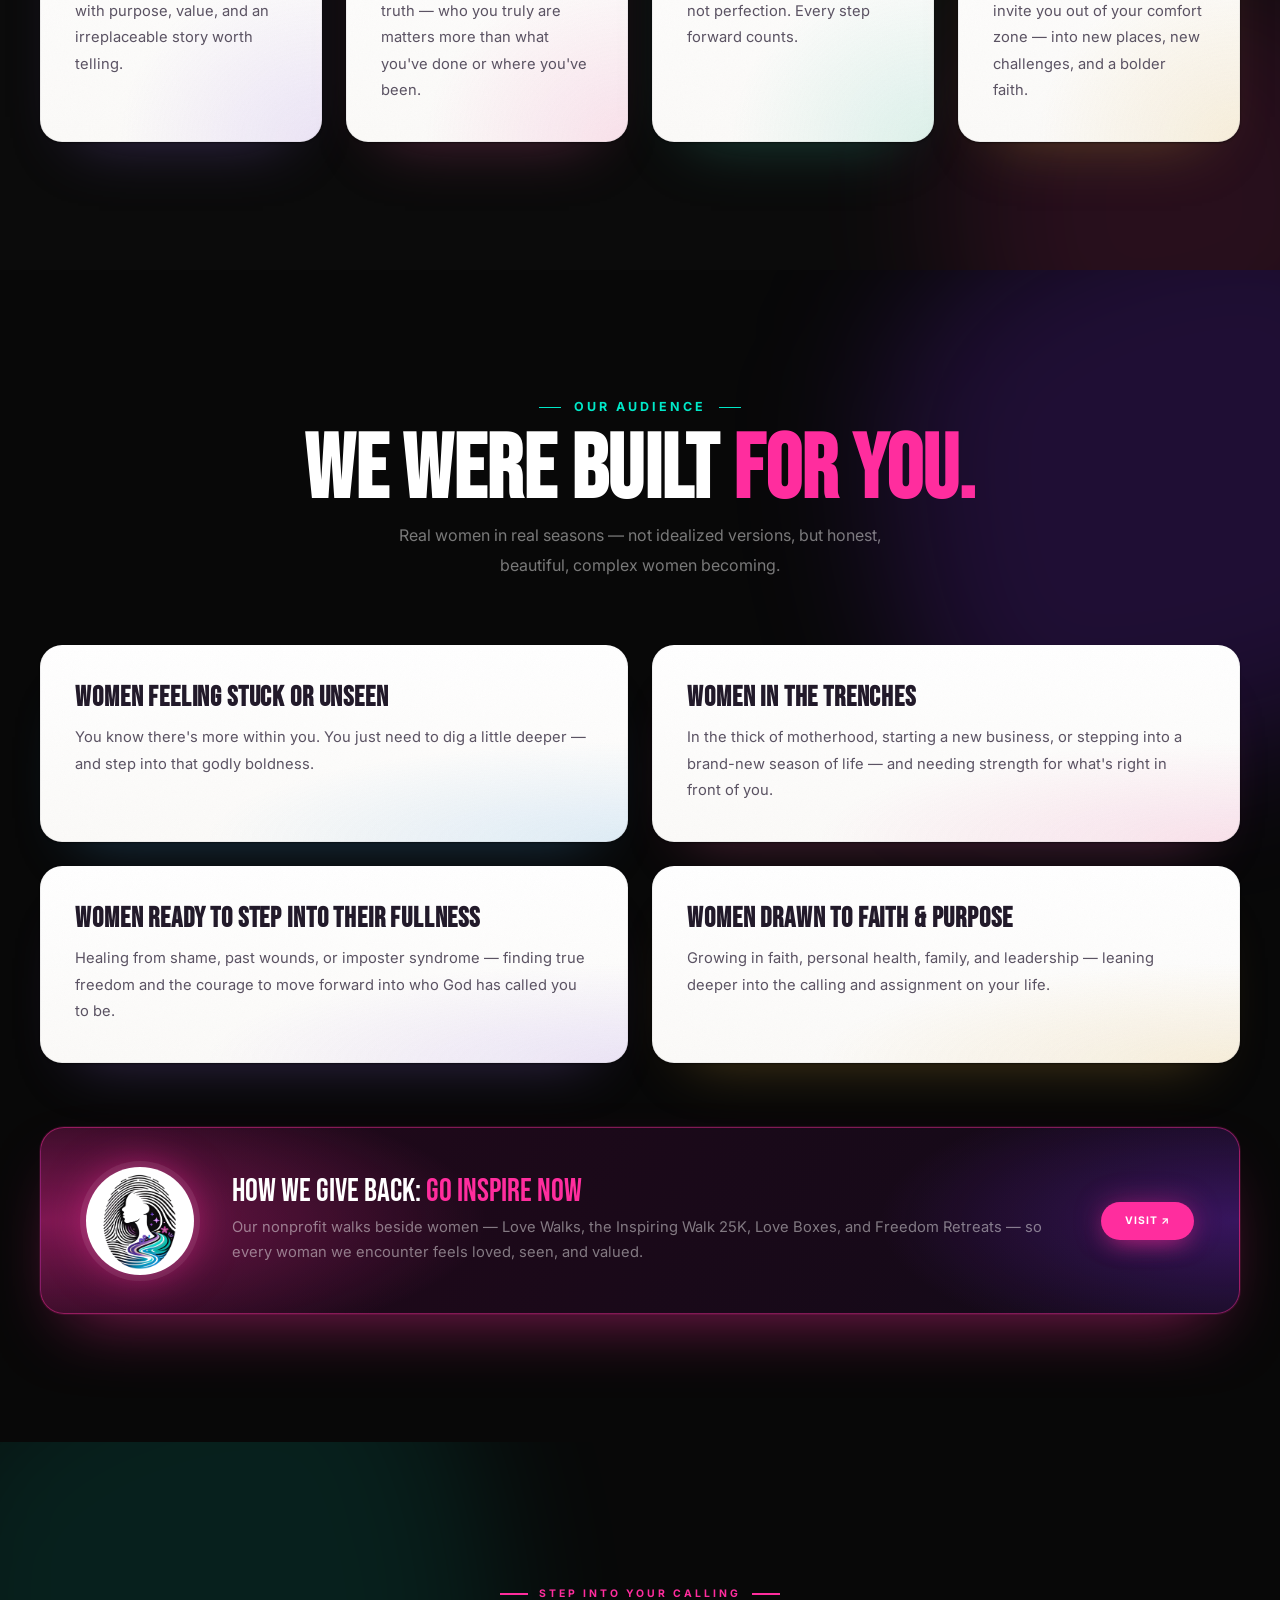
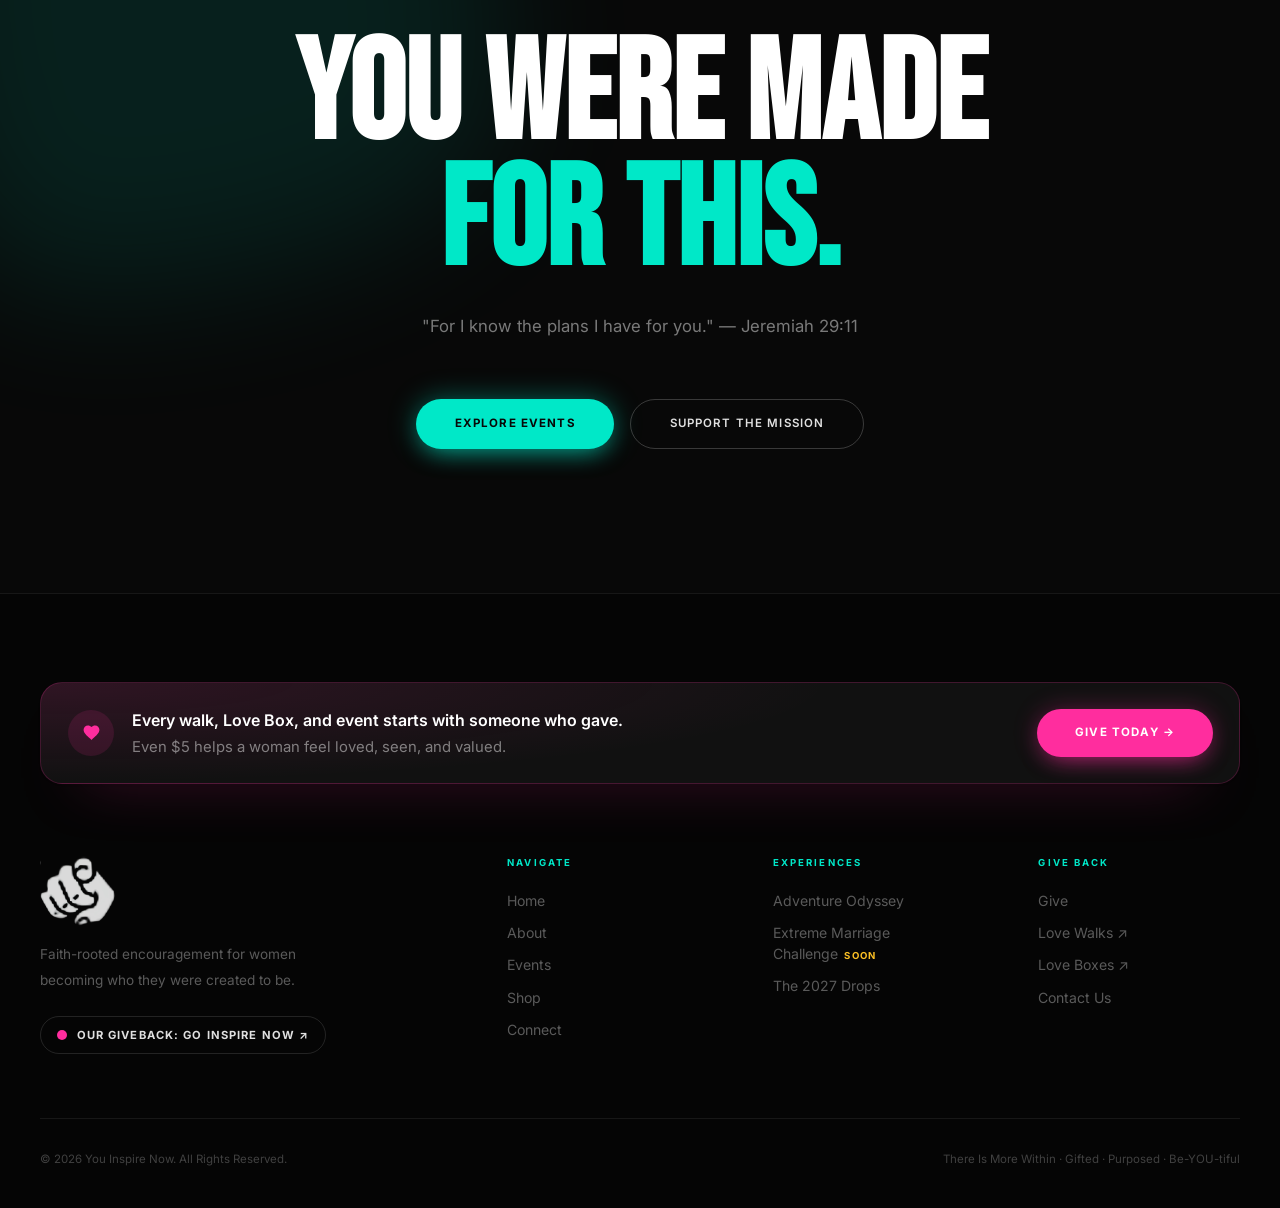
==== commit b40b2b52: "Apply LeeLee's Nov 23 walkthrough: her own photo on every hero, Love Walks, Voices of Resilience - E" ====
--- a/about.html
+++ b/about.html
@@ -13,7 +13,10 @@
 <link rel="stylesheet" href="assets/theme.css">
 <link rel="stylesheet" href="assets/site.css">
 <style>
-.page-hero .hero-bg{background-image:url('images/hero.jpg');background-position:70% 20%;}
+/* her Resilient photo (not the home page one) fills the right side and fades into the dark */
+.page-hero .hero-bg{background-image:url('images/leelee-resilient-hd.jpg');left:40%;background-position:50% 18%;filter:brightness(.86) saturate(.9);-webkit-mask-image:linear-gradient(to right,transparent 0,#000 34%);mask-image:linear-gradient(to right,transparent 0,#000 34%);}
+.page-hero .hero-overlay{background:linear-gradient(to top,#080808 0%,rgba(8,8,8,.45) 30%,transparent 58%),linear-gradient(100deg,rgba(8,8,8,.92) 0%,rgba(8,8,8,.55) 42%,transparent 70%);}
+@media(max-width:760px){.page-hero .hero-bg{left:0;background-position:50% 14%;filter:brightness(.62) saturate(.85);-webkit-mask-image:none;mask-image:none;}.page-hero .hero-overlay{background:linear-gradient(to top,#080808 0%,rgba(8,8,8,.7) 45%,rgba(8,8,8,.2) 100%);}}
 .story{display:grid;grid-template-columns:.85fr 1.15fr;gap:6rem;align-items:start;}
 .story-photo{position:sticky;top:110px;}
 .story-photo .photo{aspect-ratio:4/5;max-width:440px;}
@@ -27,13 +30,19 @@
 .hc h3{font-family:'Bebas Neue',sans-serif;font-weight:400;font-size:2rem;letter-spacing:.02em;margin-bottom:.8rem;}
 .hc p{font-size:.95rem;color:var(--tx-body);line-height:1.85;}
 .hc .tags{margin-top:1.2rem;font-size:.66rem;font-weight:700;letter-spacing:.18em;text-transform:uppercase;color:var(--a1);}
-.gin-strip{display:grid;grid-template-columns:auto 1fr auto;gap:2rem;align-items:center;padding:2.2rem 2.6rem;border-radius:22px;
-  background:radial-gradient(ellipse at 0% 50%,rgba(255,45,158,.22),transparent 60%),linear-gradient(120deg,#16070F,#0E0E0E);border:1px solid rgba(255,45,158,.25);}
-.gin-strip img{width:64px;height:auto;}
+/* LeeLee: the GIN logo was lost on the dark — it sits on its own white badge now, and the whole strip glows */
+.gin-strip{position:relative;display:grid;grid-template-columns:auto 1fr auto;gap:2.4rem;align-items:center;padding:2.4rem 2.8rem;border-radius:24px;overflow:hidden;
+  background:radial-gradient(ellipse 60% 120% at 0% 50%,rgba(255,45,158,.42),transparent 62%),radial-gradient(ellipse 50% 120% at 100% 50%,rgba(139,47,255,.3),transparent 60%),linear-gradient(120deg,#22081A,#120A18);
+  border:1px solid rgba(255,45,158,.45);box-shadow:0 0 0 1px rgba(255,45,158,.12),0 30px 70px -30px rgba(255,45,158,.55);transition:transform .45s cubic-bezier(.34,1.56,.64,1);}
+.gin-strip:hover{transform:translateY(-4px);}
+.gin-strip:active{transform:scale(.99);}
+.gin-strip:focus-visible{outline:2px solid var(--a1);outline-offset:4px;}
+.gin-badge{display:flex;align-items:center;justify-content:center;width:108px;height:108px;border-radius:50%;background:#fff;box-shadow:0 0 0 6px rgba(255,255,255,.08),0 0 40px rgba(255,45,158,.55);}
+.gin-badge img{width:78px;height:auto;}
 .gin-strip h3{font-family:'Bebas Neue',sans-serif;font-weight:400;font-size:2rem;line-height:1;margin-bottom:.4rem;}
 .gin-strip p{font-size:.92rem;color:var(--tx-body);line-height:1.7;}
 @media(max-width:1024px){.story{gap:3.5rem;}}
-@media(max-width:860px){.story{grid-template-columns:1fr;}.story-photo{position:static;}.story-photo .photo{max-width:100%;aspect-ratio:4/4.4;}.heart-cards{grid-template-columns:1fr;}.gin-strip{grid-template-columns:1fr;text-align:left;}}
+@media(max-width:860px){.story{grid-template-columns:1fr;}.story-photo{position:static;}.story-photo .photo{max-width:100%;aspect-ratio:4/4.4;}.heart-cards{grid-template-columns:1fr;}.gin-strip{grid-template-columns:1fr;text-align:left;padding:2rem 1.6rem;gap:1.4rem;}.gin-badge{width:88px;height:88px;}.gin-badge img{width:62px;}}
 </style>
 </head>
 <body>
@@ -84,7 +93,8 @@
           <img src="images/leelee-portrait.jpg" alt="LeeLee, founder of You Inspire Now, smiling as she leans against a concrete pillar" width="900" height="1298">
         </figure>
         <!-- images/leelee-family.jpg came in as a 320px thumbnail; drop the full-size original in under the same name for a sharper print -->
-        <figure class="family-print">
+        <figure class="family-print" data-zoom aria-label="See the Davis family photo full screen">
+          <span class="zoom-ic" aria-hidden="true"><svg viewBox="0 0 24 24" fill="none" stroke="currentColor" stroke-width="2" stroke-linecap="round"><path d="M15 3h6v6M9 21H3v-6M21 3l-7 7M3 21l7-7"/></svg></span>
           <img src="images/leelee-family.jpg" alt="LeeLee and her family gathered together for a family portrait" width="680" height="453" loading="lazy">
           <figcaption>The Davis Family<small>Where it all starts</small></figcaption>
         </figure>
@@ -99,8 +109,8 @@
         </div>
         <p class="pull">"What I found on the other side of surrender, I needed to pass on. No woman should have to find her way through the dark alone."</p>
         <div class="prose">
-          <p>You Inspire Now was born from that place — not as a polished program, but as a personal mission. It's why we gather. It's why we take women outside their comfort zones on adventures like the Adventure Odyssey. And it's why I'll keep calling out the greatness I see in you until you see it too.</p>
-          <p>Because I know what it feels like to go unseen, we also give back through <a href="https://www.goinspirenow.org" style="color:var(--a2);font-weight:600;">Go Inspire Now</a> — walking beside women across DFW so that every woman we encounter feels loved, seen, and valued.</p>
+          <p>You Inspire Now was born from that place — not as a polished program, but as a personal mission. It's why we gather. It's why we take women outside their comfort zones on adventures like the Adventure Odyssey. And it's why I'll keep calling out the greatness I see in you until you see it too — and until you have the boldness to step into the many other areas, the many other possibilities, God is calling you to.</p>
+          <p>Because I know what it feels like to feel unseen and unvalued, we also give back through <a href="https://www.goinspirenow.org" style="color:var(--a2);font-weight:600;">Go Inspire Now</a> — walking beside women so that every woman we encounter feels loved, seen, and valued.</p>
         </div>
         <div class="sig">— LeeLee<small>Founder, You Inspire Now &amp; Go Inspire Now</small></div>
         <div class="hero-btns" style="margin-top:2.4rem;">
@@ -181,7 +191,7 @@
       </div>
       <div class="etch t-lav reveal" style="transition-delay:.16s">
         <h3 class="etch-name sm">Women Ready To Step Into Their Fullness</h3>
-        <p class="etch-desc">Healing from shame, abandonment, or past wounds — finding truth, freedom, and the courage to move forward into who God has called you to be.</p>
+        <p class="etch-desc">Healing from shame, past wounds, or imposter syndrome — finding true freedom and the courage to move forward into who God has called you to be.</p>
       </div>
       <div class="etch t-butter reveal" style="transition-delay:.24s">
         <h3 class="etch-name sm">Women Drawn To Faith &amp; Purpose</h3>
@@ -190,10 +200,10 @@
     </div>
 
     <a class="gin-strip reveal" href="https://www.goinspirenow.org" style="margin-top:4rem;text-decoration:none;color:inherit;">
-      <img src="assets/gin-logo.png" alt="" width="417" height="546">
+      <span class="gin-badge"><img src="assets/gin-logo.png" alt="" width="480" height="520"></span>
       <div>
         <h3>How We Give Back: <span style="color:var(--a2)">Go Inspire Now</span></h3>
-        <p>Our nonprofit walks beside women across DFW — the Inspiring Walk, Love Boxes, and retreats — so every woman we encounter feels loved, seen, and valued.</p>
+        <p>Our nonprofit walks beside women — Love Walks, the Inspiring Walk 25K, Love Boxes, and Freedom Retreats — so every woman we encounter feels loved, seen, and valued.</p>
       </div>
       <span class="btn btn-a2 btn-sm">Visit ↗</span>
     </a>
@@ -219,7 +229,7 @@
     <div class="ft-give">
       <div class="ft-give-txt">
         <span class="ft-give-ic" aria-hidden="true"><svg viewBox="0 0 24 24" fill="currentColor"><path d="M12 21.35l-1.45-1.32C5.4 15.36 2 12.28 2 8.5 2 5.42 4.42 3 7.5 3c1.74 0 3.41.81 4.5 2.09C13.09 3.81 14.76 3 16.5 3 19.58 3 22 5.42 22 8.5c0 3.78-3.4 6.86-8.55 11.54L12 21.35z"/></svg></span>
-        <p><b>Every walk, Love Box, and retreat starts with someone who gave.</b>Even $5 helps a woman feel loved, seen, and valued.</p>
+        <p><b>Every walk, Love Box, and event starts with someone who gave.</b>Even $5 helps a woman feel loved, seen, and valued.</p>
       </div>
       <a href="donate.html" class="btn btn-give">Give Today →</a>
     </div>
@@ -231,7 +241,7 @@
       </div>
       <div class="ft-col"><h4>Navigate</h4><div class="ft-links"><a href="index.html">Home</a><a href="about.html">About</a><a href="events.html">Events</a><a href="shop.html">Shop</a><a href="contact.html">Connect</a></div></div>
       <div class="ft-col"><h4>Experiences</h4><div class="ft-links"><a href="events.html#adventure">Adventure Odyssey</a><a href="events.html#future">Extreme Marriage Challenge<span class="soon">Soon</span></a><a href="shop.html">The 2027 Drops</a></div></div>
-      <div class="ft-col"><h4>Give Back</h4><div class="ft-links"><a href="donate.html">Give</a><a href="https://www.goinspirenow.org/events.html">The Inspiring Walk ↗</a><a href="https://www.goinspirenow.org/love-boxes.html">Love Boxes ↗</a><a href="contact.html">Contact Us</a></div></div>
+      <div class="ft-col"><h4>Give Back</h4><div class="ft-links"><a href="donate.html">Give</a><a href="https://www.goinspirenow.org/events.html">Love Walks ↗</a><a href="https://www.goinspirenow.org/love-boxes.html">Love Boxes ↗</a><a href="contact.html">Contact Us</a></div></div>
     </div>
     <div class="ft-bot"><p class="ft-copy">© <span data-year>2026</span> You Inspire Now. All Rights Reserved.</p><p class="ft-copy">There Is More Within · Gifted · Purposed · Be-YOU-tiful</p></div>
   </div>
--- a/assets/site.css
+++ b/assets/site.css
@@ -101,13 +101,15 @@
 .nav-a:hover::after,.nav-a.active::after{transform:scaleX(1);}
 .nav-a:active{opacity:.7;}
 .nav-sister{display:none;}
-.nav-pill{display:inline-flex;align-items:center;gap:.5rem;padding:.7rem 1.7rem;background:var(--give);color:var(--give-ink);font-size:.68rem;font-weight:800;letter-spacing:.12em;text-transform:uppercase;border-radius:100px;text-decoration:none;position:relative;
-  transition:transform .25s cubic-bezier(.34,1.56,.64,1);box-shadow:0 0 22px rgba(var(--give-rgb),.4),0 6px 18px -6px rgba(var(--give-rgb),.55);}
-.nav-pill svg{width:13px;height:13px;}
-.nav-pill::after{content:'';position:absolute;inset:-4px;border-radius:100px;border:1.5px solid rgba(var(--give-rgb),.55);animation:pill-ring 2.6s ease-out infinite;pointer-events:none;}
-@keyframes pill-ring{0%{opacity:.9;transform:scale(.96);}70%,100%{opacity:0;transform:scale(1.18,1.4);}}
-.nav-pill:hover{transform:scale(1.07);}
-.nav-pill:active{transform:scale(.96);}
+/* Give: bigger, and it beats like a heart (LeeLee, Nov 23) — two quick pulses, then rest; the ring ripples out on each beat */
+.nav-pill{display:inline-flex;align-items:center;gap:.55rem;padding:.85rem 2.05rem;background:var(--give);color:var(--give-ink);font-size:.76rem;font-weight:800;letter-spacing:.12em;text-transform:uppercase;border-radius:100px;text-decoration:none;position:relative;
+  transition:transform .25s cubic-bezier(.34,1.56,.64,1);box-shadow:0 0 24px rgba(var(--give-rgb),.42),0 8px 20px -6px rgba(var(--give-rgb),.6);animation:pill-beat 2.2s ease-in-out infinite;}
+.nav-pill svg{width:16px;height:16px;}
+.nav-pill::after{content:'';position:absolute;inset:-4px;border-radius:100px;border:1.5px solid rgba(var(--give-rgb),.6);animation:pill-ring 2.2s ease-out infinite;pointer-events:none;}
+@keyframes pill-beat{0%,46%,100%{transform:scale(1);}9%{transform:scale(1.1);}17%{transform:scale(.98);}26%{transform:scale(1.07);}36%{transform:scale(1);}}
+@keyframes pill-ring{0%,8%{opacity:0;transform:scale(.96);}12%{opacity:.95;transform:scale(1);}60%,100%{opacity:0;transform:scale(1.2,1.45);}}
+.nav-pill:hover,.nav-pill:focus-visible{animation:none;transform:scale(1.08);}
+.nav-pill:active{animation:none;transform:scale(.95);}
 .nav-burger{display:none;flex-direction:column;justify-content:center;gap:5px;cursor:pointer;width:42px;height:42px;padding:10px;background:none;border:none;border-radius:10px;}
 .nav-burger span{display:block;width:22px;height:2px;background:var(--tx);border-radius:2px;transition:transform .3s,opacity .2s;}
 .nav-burger[aria-expanded="true"] span:nth-child(1){transform:translateY(7px) rotate(45deg);}
@@ -330,6 +332,26 @@
 .family-print{position:absolute;right:-9%;bottom:0;z-index:2;width:66%;margin:0;padding:10px 10px 0;background:#FFFDF9;border-radius:6px;transform:rotate(-3deg);
   box-shadow:0 1px 2px rgba(0,0,0,.14),0 14px 28px -12px rgba(var(--shadow-rgb),.4),0 40px 70px -34px rgba(var(--a1-rgb),.5);transition:transform .6s cubic-bezier(.34,1.56,.64,1);}
 .family-print:hover{transform:rotate(0deg) scale(1.03);}
+/* tap the snapshot to open it full screen (site.js → [data-zoom]) */
+[data-zoom]{cursor:zoom-in;}
+[data-zoom]:focus-visible{outline:2px solid var(--focus);outline-offset:4px;}
+.family-print .zoom-ic{position:absolute;top:18px;right:18px;width:34px;height:34px;border-radius:50%;display:flex;align-items:center;justify-content:center;background:rgba(255,255,255,.92);color:#2A1A22;box-shadow:0 4px 14px rgba(0,0,0,.25);transition:transform .3s cubic-bezier(.34,1.56,.64,1);}
+.family-print .zoom-ic svg{width:16px;height:16px;}
+.family-print:hover .zoom-ic{transform:scale(1.12);}
+.lightbox{position:fixed;inset:0;z-index:2000;display:flex;align-items:center;justify-content:center;padding:4.5rem 1.2rem 2rem;background:rgba(10,4,14,.92);-webkit-backdrop-filter:blur(10px);backdrop-filter:blur(10px);opacity:0;transition:opacity .3s ease;}
+[hidden]{display:none!important;}
+.lightbox.open{opacity:1;}
+.lb-fig{margin:0;max-width:100%;transform:scale(.94);transition:transform .45s cubic-bezier(.34,1.56,.64,1);}
+.lightbox.open .lb-fig{transform:none;}
+.lb-fig img{display:block;width:min(960px,100%);max-height:78vh;object-fit:contain;margin:0 auto;border-radius:8px;box-shadow:0 30px 80px -20px rgba(0,0,0,.7);}
+.lb-fig figcaption{margin-top:1.1rem;text-align:center;font-family:'Playfair Display',serif;font-style:italic;font-size:1.2rem;color:#fff;}
+.lb-fig figcaption small{display:block;margin-top:.35rem;font-family:'Inter',sans-serif;font-style:normal;font-size:.6rem;font-weight:700;letter-spacing:.2em;text-transform:uppercase;color:rgba(255,255,255,.6);}
+.lb-close{position:absolute;top:1rem;right:1rem;width:50px;height:50px;border-radius:50%;display:flex;align-items:center;justify-content:center;border:1px solid rgba(255,255,255,.32);background:rgba(255,255,255,.1);color:#fff;cursor:pointer;transition:transform .25s cubic-bezier(.34,1.56,.64,1),background .2s;}
+.lb-close svg{width:20px;height:20px;}
+.lb-close:hover{transform:scale(1.08);background:rgba(255,255,255,.18);}
+.lb-close:active{transform:scale(.94);}
+.lb-close:focus-visible{outline:2px solid #fff;outline-offset:3px;}
+html.lb-lock{overflow:hidden;}
 .family-print img{display:block;width:100%;height:auto;aspect-ratio:3/2;object-fit:cover;border-radius:3px;}
 .family-print figcaption{padding:.7rem .2rem .85rem;text-align:center;font-family:'Playfair Display',serif;font-style:italic;font-size:1rem;line-height:1.3;color:#2A1A22;}
 .family-print figcaption small{display:block;margin-top:.3rem;font-family:'Inter',sans-serif;font-style:normal;font-size:.56rem;font-weight:700;letter-spacing:.2em;text-transform:uppercase;color:#8A7A82;}
@@ -430,6 +452,9 @@
 /* ── FORMS ── */
 .f{display:flex;flex-direction:column;gap:.85rem;}
 .f-row{display:grid;grid-template-columns:1fr 1fr;gap:.85rem;}
+.f-row.f-row-3{grid-template-columns:1.5fr .7fr .9fr;}
+.f .f-hint{font-size:.8rem;font-weight:400;letter-spacing:0;text-transform:none;color:var(--tx-muted);margin-top:-.25rem;}
+@media(max-width:600px){.f-row.f-row-3{grid-template-columns:1fr 1fr;}.f-row.f-row-3 > :first-child{grid-column:1 / -1;}}
 .f label{display:flex;flex-direction:column;gap:.45rem;font-size:.62rem;font-weight:700;letter-spacing:.16em;text-transform:uppercase;color:var(--tx-muted);}
 .f label small{font-size:inherit;text-transform:none;letter-spacing:0;font-weight:400;opacity:.8;}
 .f input,.f select,.f textarea{width:100%;padding:.95rem 1.1rem;background:var(--input-bg);border:1.5px solid var(--input-line);border-radius:10px;color:var(--tx);font-family:'Inter',sans-serif;font-size:.95rem;font-weight:400;letter-spacing:0;text-transform:none;outline:none;transition:border-color .2s,background .2s;-webkit-appearance:none;appearance:none;}
@@ -551,7 +576,8 @@
   .nav-links.open .nav-a::after{display:none;}
   .nav-links.open .nav-sister{display:block;color:var(--a2);}
   .nav-burger{display:flex;}
-  .nav-pill{padding:.6rem 1.1rem;font-size:.62rem;}
+  .nav-pill{padding:.7rem 1.35rem;font-size:.68rem;}
+  .nav-pill svg{width:14px;height:14px;}
 }
 @media(max-width:600px){
   .sec,#define,#statement-band,#mission-cta,.mission-cta,.portal-sec{padding-left:1.25rem;padding-right:1.25rem;}
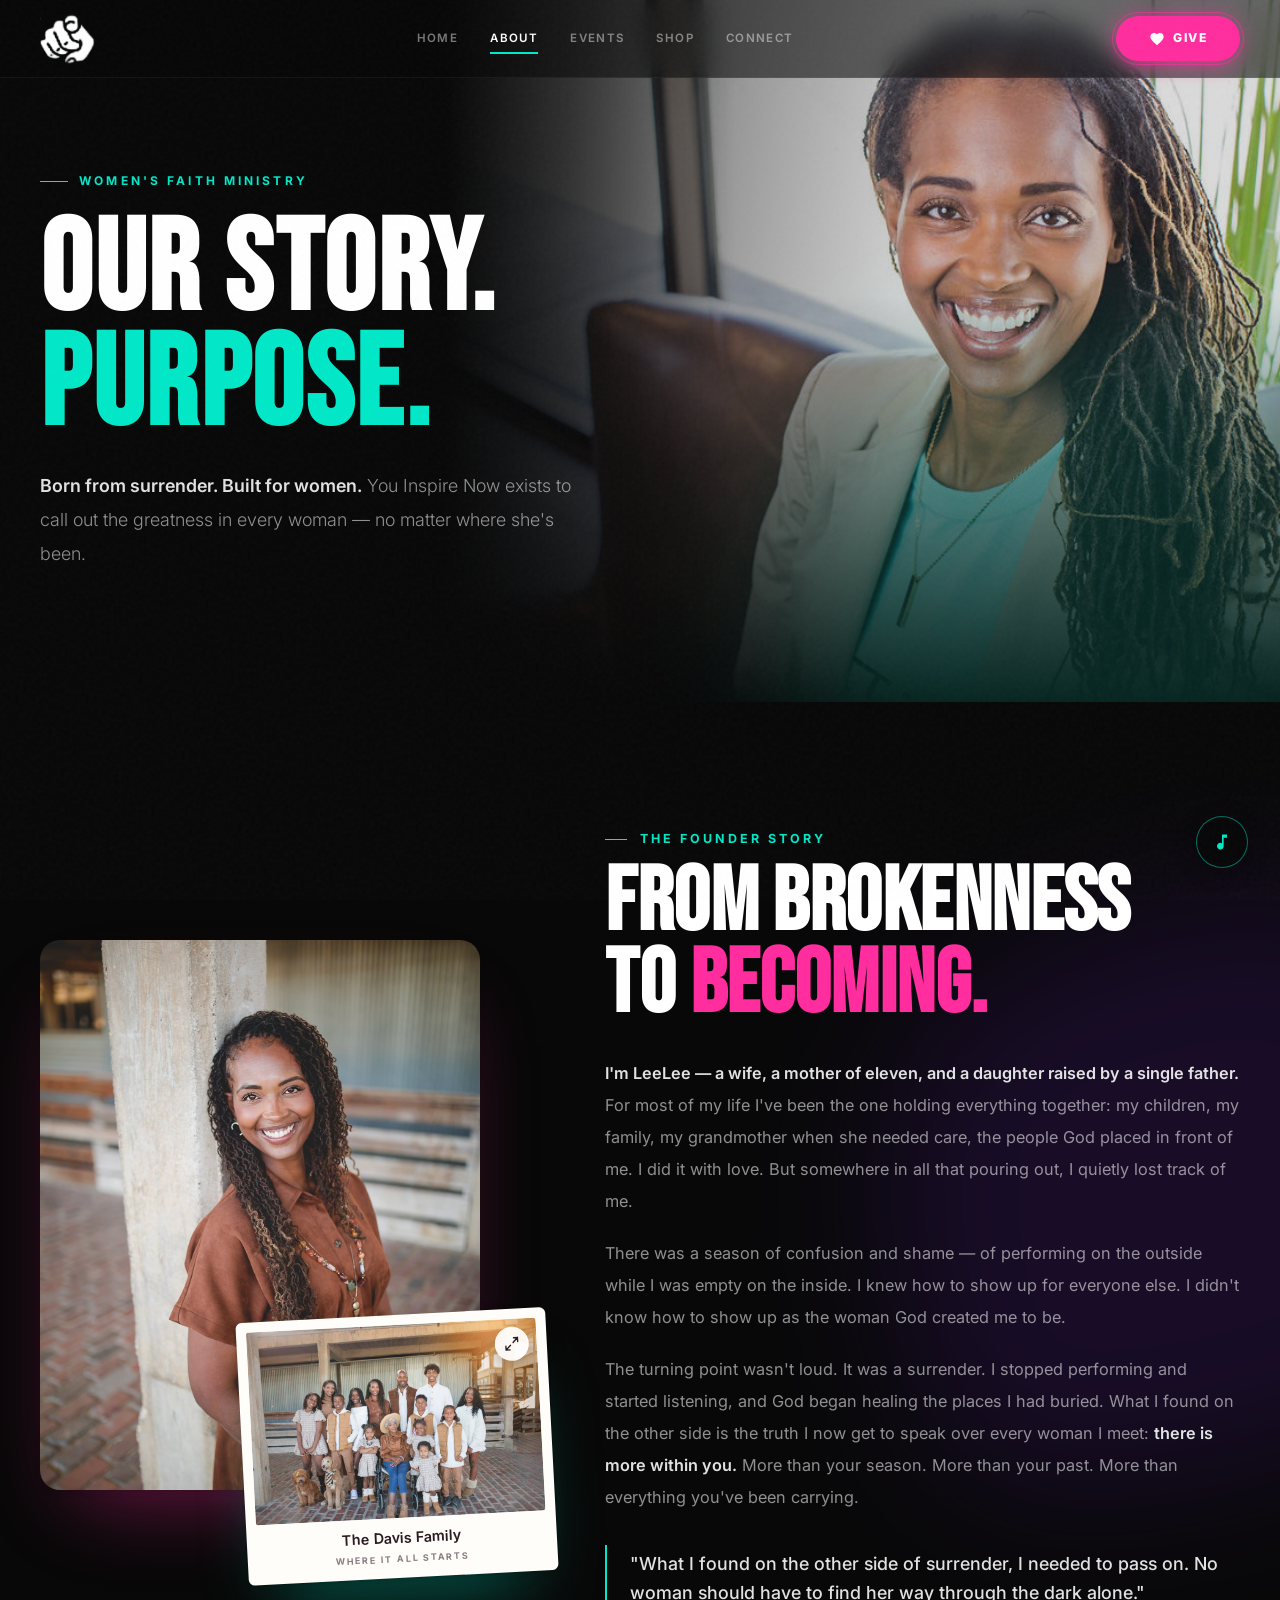
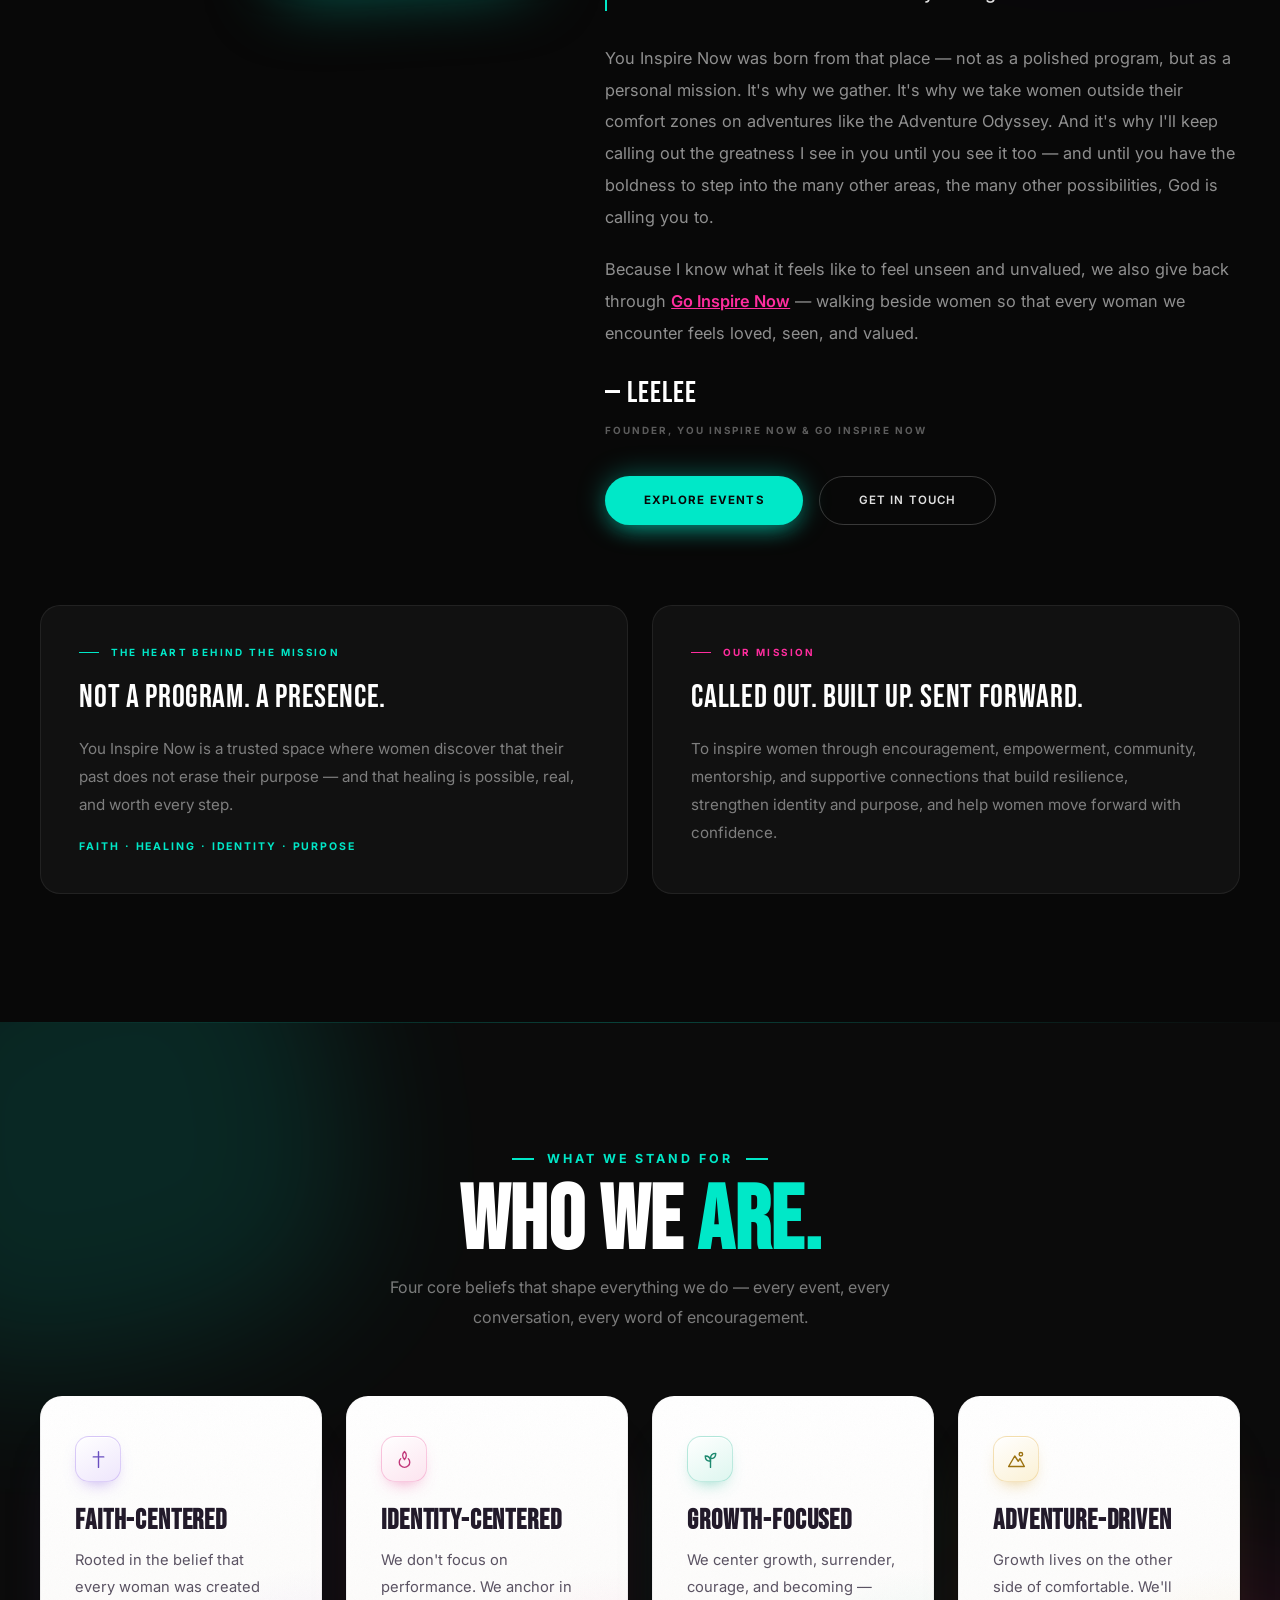
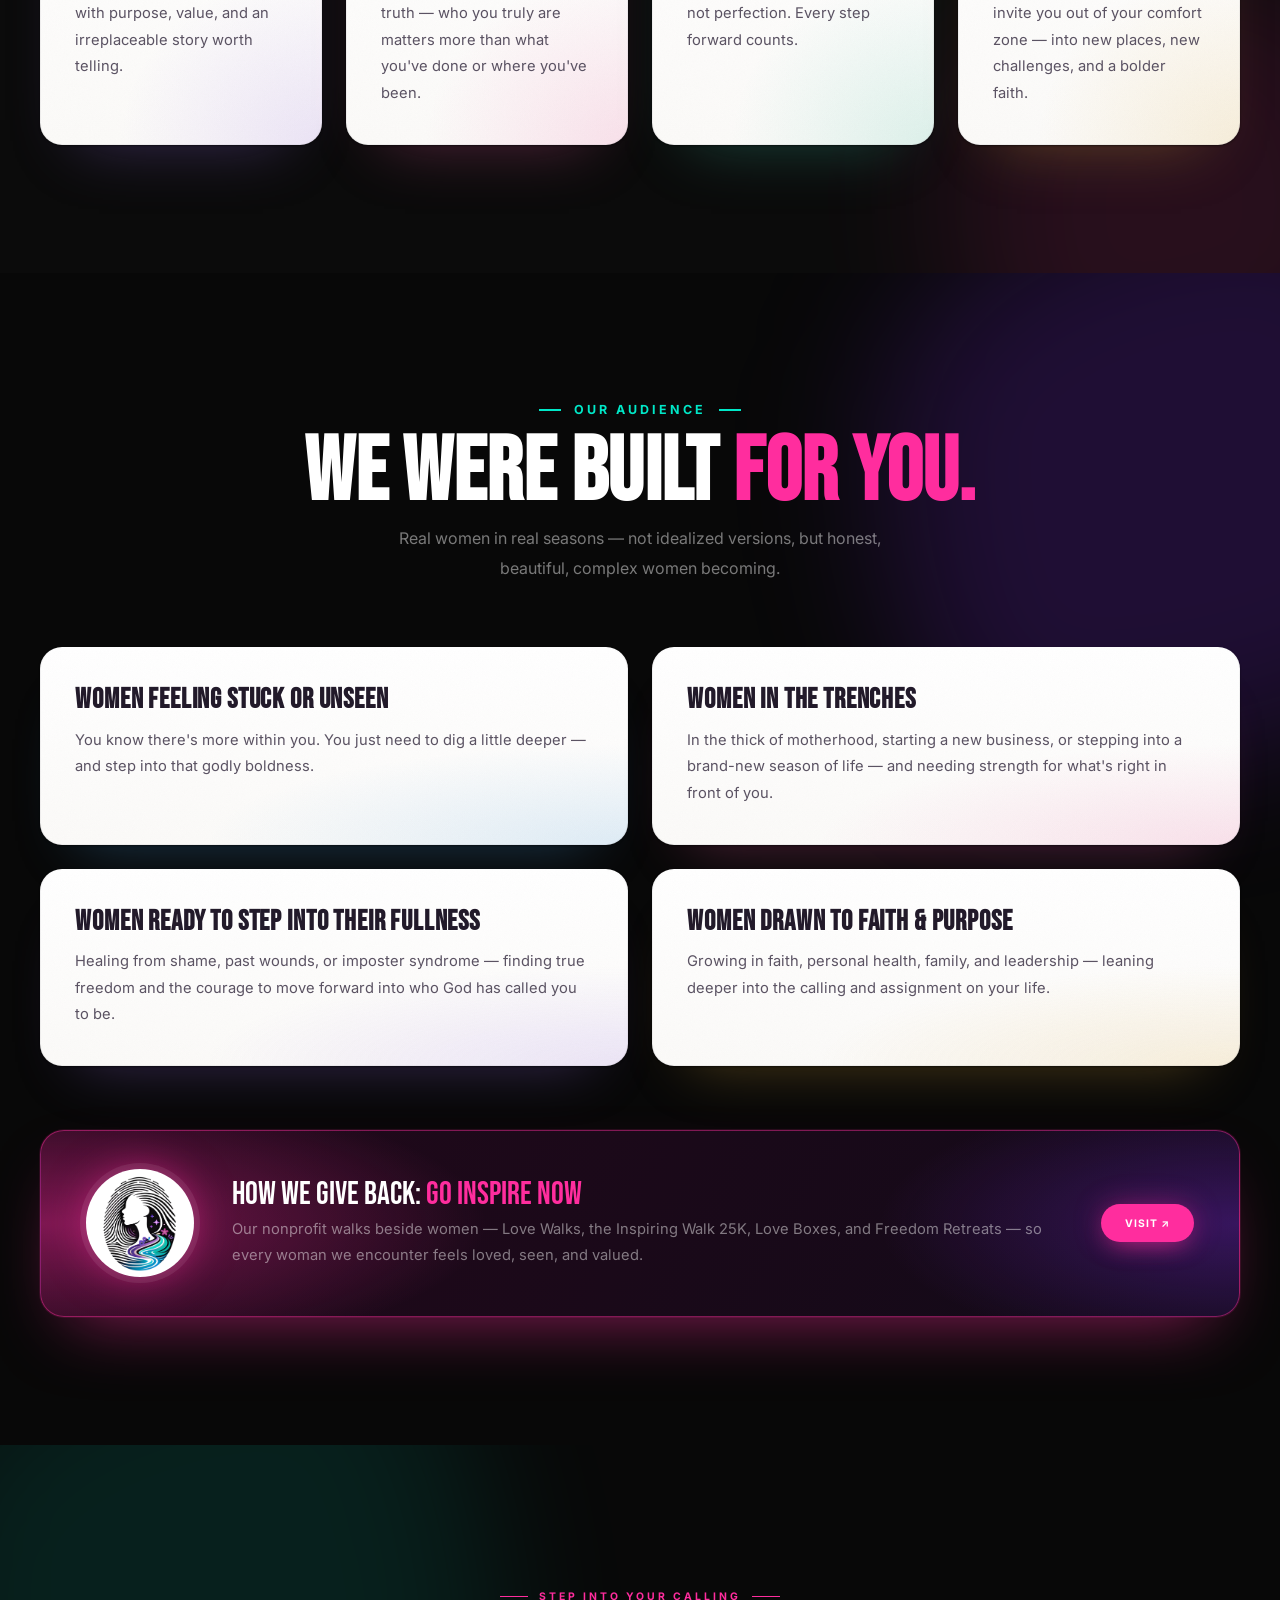
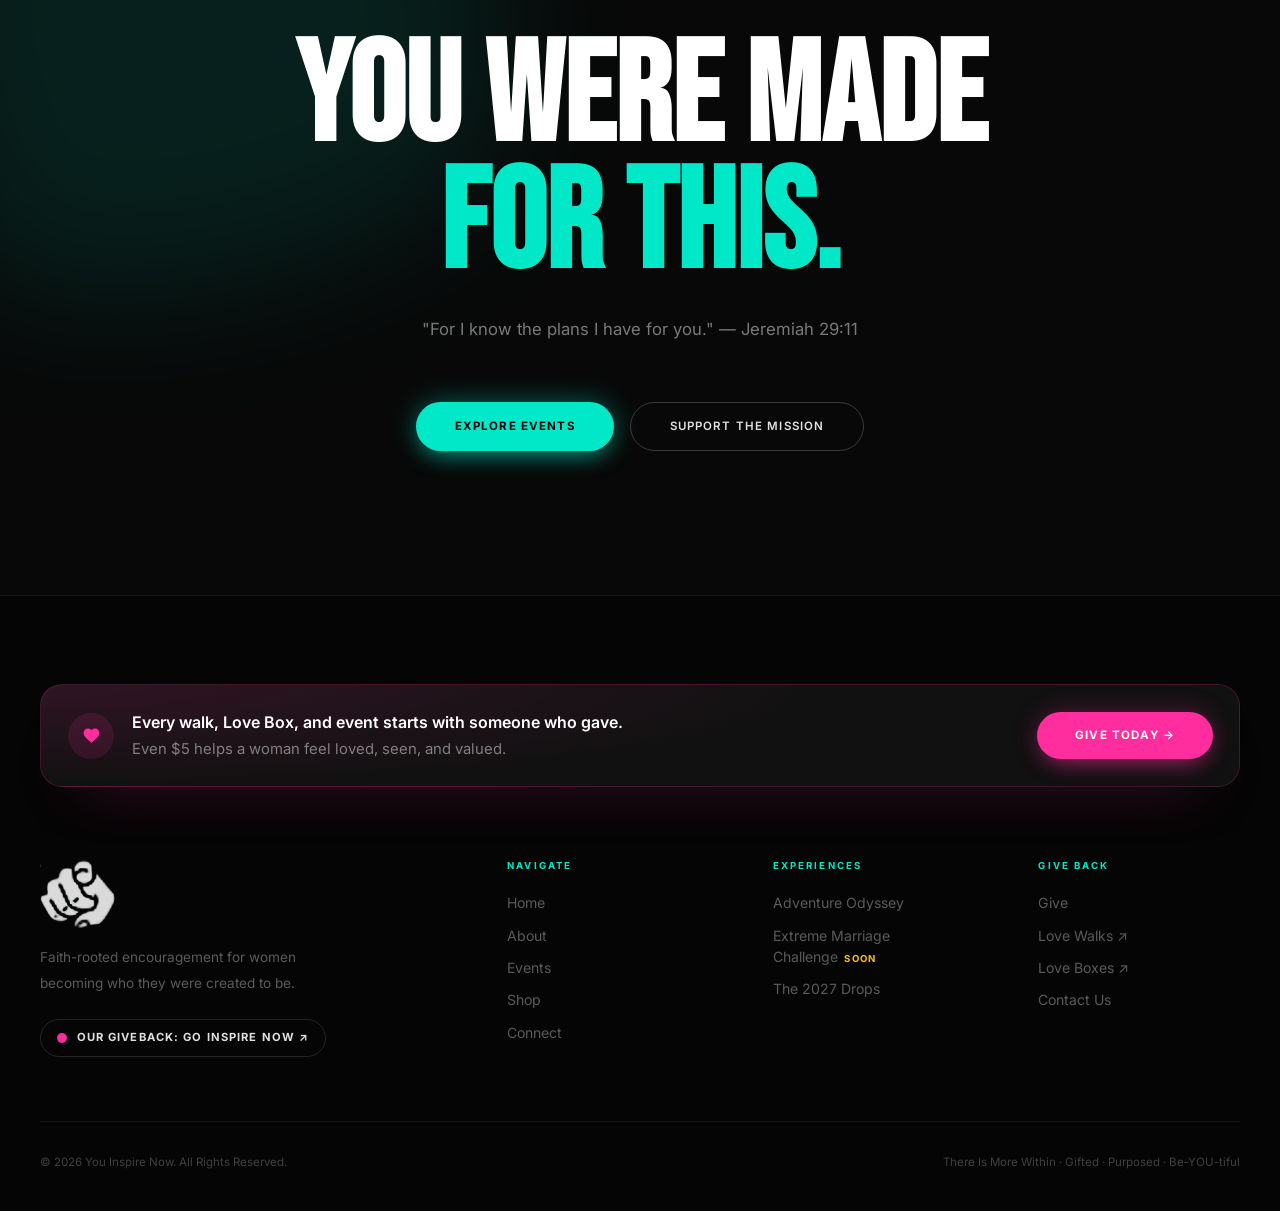
==== commit 564da2ea: "LeeLee's Nov 24 review: her Inspired shirt on the home page, one font, no AI-looking photos Home her" ====
--- a/about.html
+++ b/about.html
@@ -9,19 +9,19 @@
 <link rel="icon" href="Screenshot_2026-03-28_195930-removebg-preview.png">
 <link rel="preconnect" href="https://fonts.googleapis.com">
 <link rel="preconnect" href="https://fonts.gstatic.com" crossorigin>
-<link href="https://fonts.googleapis.com/css2?family=Bebas+Neue&family=Playfair+Display:ital,wght@0,400;0,700;1,400;1,700&family=Inter:wght@300;400;500;600;700;800&display=swap" rel="stylesheet">
+<link href="https://fonts.googleapis.com/css2?family=Bebas+Neue&family=Inter:wght@300;400;500;600;700;800&display=swap" rel="stylesheet">
 <link rel="stylesheet" href="assets/theme.css">
 <link rel="stylesheet" href="assets/site.css">
 <style>
-/* her Resilient photo (not the home page one) fills the right side and fades into the dark */
-.page-hero .hero-bg{background-image:url('images/leelee-resilient-hd.jpg');left:40%;background-position:50% 18%;filter:brightness(.86) saturate(.9);-webkit-mask-image:linear-gradient(to right,transparent 0,#000 34%);mask-image:linear-gradient(to right,transparent 0,#000 34%);}
+/* her blazer photo (the one that used to lead the home page) fills the right side and fades into the dark */
+.page-hero .hero-bg{background-image:url('images/hero.jpg');left:36%;background-position:62% 30%;filter:brightness(.86) saturate(.9);-webkit-mask-image:linear-gradient(to right,transparent 0,#000 34%);mask-image:linear-gradient(to right,transparent 0,#000 34%);}
 .page-hero .hero-overlay{background:linear-gradient(to top,#080808 0%,rgba(8,8,8,.45) 30%,transparent 58%),linear-gradient(100deg,rgba(8,8,8,.92) 0%,rgba(8,8,8,.55) 42%,transparent 70%);}
 @media(max-width:760px){.page-hero .hero-bg{left:0;background-position:50% 14%;filter:brightness(.62) saturate(.85);-webkit-mask-image:none;mask-image:none;}.page-hero .hero-overlay{background:linear-gradient(to top,#080808 0%,rgba(8,8,8,.7) 45%,rgba(8,8,8,.2) 100%);}}
 .story{display:grid;grid-template-columns:.85fr 1.15fr;gap:6rem;align-items:start;}
 .story-photo{position:sticky;top:110px;}
 .story-photo .photo{aspect-ratio:4/5;max-width:440px;}
 .story-photo .photo img{object-position:50% 30%;}
-.sig{font-family:'Playfair Display',serif;font-style:italic;font-size:1.5rem;color:var(--tx);margin-top:.4rem;}
+.sig{font-family:'Bebas Neue',sans-serif;font-size:1.9rem;letter-spacing:.03em;color:var(--tx);margin-top:.4rem;}
 .sig small{display:block;font-family:'Inter',sans-serif;font-style:normal;font-size:.62rem;font-weight:700;letter-spacing:.2em;text-transform:uppercase;color:var(--tx-muted);margin-top:.4rem;}
 .heart-cards{display:grid;grid-template-columns:1fr 1fr;gap:1.5rem;margin-top:5rem;}
 .hc{border-radius:20px;padding:2.4rem;background:var(--card);border:1px solid var(--line);}
@@ -90,12 +90,12 @@
     <div class="story">
       <div class="story-photo with-print reveal-left">
         <figure class="photo">
-          <img src="images/leelee-portrait.jpg" alt="LeeLee, founder of You Inspire Now, smiling as she leans against a concrete pillar" width="900" height="1298">
+          <img src="images/leelee-portrait-2.jpg" alt="LeeLee, founder of You Inspire Now, smiling as she leans against a concrete pillar" width="1200" height="1731">
         </figure>
-        <!-- images/leelee-family.jpg came in as a 320px thumbnail; drop the full-size original in under the same name for a sharper print -->
+        <!-- the full-size family photo she sent Nov 24; tap opens it full screen (site.js [data-zoom]) -->
         <figure class="family-print" data-zoom aria-label="See the Davis family photo full screen">
           <span class="zoom-ic" aria-hidden="true"><svg viewBox="0 0 24 24" fill="none" stroke="currentColor" stroke-width="2" stroke-linecap="round"><path d="M15 3h6v6M9 21H3v-6M21 3l-7 7M3 21l7-7"/></svg></span>
-          <img src="images/leelee-family.jpg" alt="LeeLee and her family gathered together for a family portrait" width="680" height="453" loading="lazy">
+          <img src="images/leelee-family-full.jpg" alt="LeeLee and her family gathered together for a family portrait" width="1800" height="1200" loading="lazy">
           <figcaption>The Davis Family<small>Where it all starts</small></figcaption>
         </figure>
       </div>
--- a/assets/site.css
+++ b/assets/site.css
@@ -61,7 +61,7 @@
 .ib-tag{font-size:.72rem;font-weight:700;letter-spacing:.3em;text-transform:uppercase;color:var(--a1);opacity:0;animation:ib-rise .6s .6s ease forwards;margin-bottom:1rem;}
 .ib-main{font-family:'Bebas Neue',sans-serif;font-size:clamp(3rem,6.5vw,6rem);color:var(--tx);line-height:.9;letter-spacing:.02em;opacity:0;animation:ib-rise .8s .9s cubic-bezier(.16,1,.3,1) forwards;margin-bottom:1.4rem;}
 .ib-main .tl{color:var(--a1);text-shadow:0 0 40px rgba(var(--a1-rgb),.55);}
-.ib-sub{font-family:'Playfair Display',serif;font-style:italic;font-size:1.15rem;color:var(--tx-body);line-height:1.7;opacity:0;animation:ib-rise .6s 1.4s ease forwards;margin-bottom:2.8rem;}
+.ib-sub{font-family:'Inter',sans-serif;font-weight:500;font-size:1.08rem;color:var(--tx-body);line-height:1.7;opacity:0;animation:ib-rise .6s 1.4s ease forwards;margin-bottom:2.8rem;}
 .ib-btn{display:inline-flex;align-items:center;gap:.9rem;padding:1.2rem 3.6rem;background:var(--a1);color:var(--a1-ink);font-weight:800;font-size:.88rem;letter-spacing:.18em;text-transform:uppercase;border:none;border-radius:100px;cursor:pointer;
   box-shadow:0 0 40px rgba(var(--a1-rgb),.5),0 0 80px rgba(var(--a1-rgb),.18);transition:transform .25s cubic-bezier(.34,1.56,.64,1);opacity:0;animation:ib-rise .7s 1.8s cubic-bezier(.16,1,.3,1) forwards;}
 .ib-btn:hover{transform:scale(1.06);}
@@ -145,7 +145,7 @@
 .lead{font-size:1.05rem;color:var(--tx-lead);line-height:1.9;}
 .prose p{font-size:1.02rem;color:var(--tx-lead);line-height:1.95;margin-bottom:1.3rem;}
 .prose p strong{color:var(--tx-strong);font-weight:600;}
-.pull{font-family:'Playfair Display',serif;font-style:italic;font-size:1.25rem;color:var(--tx-strong);line-height:1.65;border-left:2px solid var(--a1);padding:.2rem 0 .2rem 1.4rem;margin:2rem 0;}
+.pull{font-family:'Inter',sans-serif;font-weight:500;font-size:1.12rem;color:var(--tx-strong);line-height:1.65;border-left:2px solid var(--a1);padding:.2rem 0 .2rem 1.4rem;margin:2rem 0;}
 
 /* ── HERO (home) ── */
 #hero{min-height:100vh;min-height:100svh;position:relative;overflow:hidden;display:flex;align-items:flex-end;padding-bottom:8rem;padding-top:110px;background:var(--bg);}
@@ -185,7 +185,6 @@
 @keyframes marquee{to{transform:translateX(-50%);}}
 .mq-set{display:flex;align-items:center;flex-shrink:0;}
 .mq{white-space:nowrap;padding:0 1.6rem;font-family:'Bebas Neue',sans-serif;font-size:clamp(1.35rem,2.1vw,1.9rem);letter-spacing:.12em;color:var(--mq-ink);line-height:1;}
-.mq.outline{color:transparent;-webkit-text-stroke:1px var(--mq-ink);}
 .mq-star{color:var(--mq-star,var(--a1));font-size:1rem;line-height:1;flex-shrink:0;}
 .mq-star:nth-of-type(3n+2){color:var(--a2);} .mq-star:nth-of-type(3n){color:var(--a3);}
 
@@ -194,7 +193,7 @@
 #define::before{content:'';position:absolute;top:0;left:0;right:0;height:1px;background:linear-gradient(90deg,transparent,rgba(var(--a1-rgb),.25),transparent);}
 .def-in{max-width:1340px;margin:0 auto;display:grid;grid-template-columns:1fr 1fr;gap:6rem;align-items:center;position:relative;z-index:1;}
 .def-word{font-family:'Bebas Neue',sans-serif;font-size:clamp(4rem,9vw,8rem);color:var(--tx);line-height:.9;margin-bottom:.4rem;}
-.def-phonetic{font-family:'Playfair Display',serif;font-style:italic;font-size:1.2rem;color:var(--a1);margin-bottom:1.5rem;}
+.def-phonetic{font-family:'Inter',sans-serif;font-weight:600;font-size:1rem;letter-spacing:.04em;color:var(--a1);margin-bottom:1.5rem;}
 .def-text{font-size:1.02rem;color:var(--tx-body);line-height:1.9;}
 .def-text em{color:var(--tx);font-style:normal;font-weight:600;}
 .def-statement{font-family:'Bebas Neue',sans-serif;font-size:clamp(2.2rem,5vw,4rem);line-height:1.05;color:var(--tx);margin-bottom:1.8rem;}
@@ -256,7 +255,7 @@
   box-shadow:inset 0 1px 0 rgba(255,255,255,.14),0 34px 70px -34px rgba(var(--a3-rgb),.65);-webkit-backdrop-filter:blur(10px);backdrop-filter:blur(10px);}
 .cd-xxl .cd-u span{font-size:.62rem;letter-spacing:.3em;margin-top:.9rem;color:var(--tx-muted);}
 .cd-xxl i{font-size:clamp(3rem,8vw,7rem);line-height:1.2;}
-.drop-cap{font-family:'Playfair Display',serif;font-style:italic;font-size:1.12rem;color:var(--tx-lead);margin:2rem 0 2.4rem;}
+.drop-cap{font-family:'Inter',sans-serif;font-size:1rem;color:var(--tx-lead);margin:2rem 0 2.4rem;}
 .drop-cap b{font-family:'Inter',sans-serif;font-style:normal;font-weight:600;color:var(--tx-strong);}
 
 /* ── LOCKED DROPS ── */
@@ -274,7 +273,7 @@
 .drop-info{position:absolute;left:0;right:0;bottom:0;padding:1.5rem;z-index:2;}
 .drop-n{font-size:.58rem;font-weight:700;letter-spacing:.24em;text-transform:uppercase;color:rgba(255,255,255,.7);margin-bottom:.35rem;}
 .drop-name{font-family:'Bebas Neue',sans-serif;font-size:2rem;line-height:.95;letter-spacing:.02em;}
-.drop-when{font-family:'Playfair Display',serif;font-style:italic;font-size:.85rem;color:rgba(255,255,255,.72);margin-top:.3rem;}
+.drop-when{font-family:'Inter',sans-serif;font-weight:500;font-size:.8rem;color:rgba(255,255,255,.72);margin-top:.3rem;}
 .drop-info .cd{margin-top:.9rem;}
 .drop-info .cd-u b{color:#fff;background:rgba(255,255,255,.1);border-color:rgba(255,255,255,.18);text-shadow:none;}
 .drop-info .cd-u span{color:rgba(255,255,255,.55);}
@@ -295,8 +294,7 @@
   box-shadow:inset 0 0 0 1px rgba(var(--tint-rgb,180,160,230),.42),0 40px 70px -34px rgba(var(--tint-rgb,180,160,230),.75);}
 .etch:hover{transform:translateY(-6px);}
 .etch:hover::after{opacity:1;}
-.etch-num{position:absolute;right:1.6rem;top:1.4rem;font-family:'Bebas Neue',sans-serif;font-size:2.6rem;line-height:1;letter-spacing:.04em;color:transparent;
-  -webkit-text-stroke:1px rgba(var(--tint-rgb,180,160,230),.55);pointer-events:none;}
+.etch-num{position:absolute;right:1.6rem;top:1.4rem;font-family:'Bebas Neue',sans-serif;font-size:2.6rem;line-height:1;letter-spacing:.04em;color:rgba(var(--tint-rgb,180,160,230),.6);pointer-events:none;}
 .etch-icon{width:46px;height:46px;border-radius:14px;display:flex;align-items:center;justify-content:center;margin-bottom:1.6rem;color:var(--tint-ink,#5B4A7A);
   background:linear-gradient(150deg,#FFFFFF 0%,var(--tint,#F1ECF8) 100%);border:1px solid rgba(var(--tint-rgb,180,160,230),.3);
   box-shadow:inset 0 1px 0 #fff,0 8px 18px -10px rgba(var(--tint-rgb,180,160,230),.8);}
@@ -311,7 +309,7 @@
 .etch-name.sm{font-size:1.75rem;}
 .etch-desc{font-size:.92rem;color:#5B5363;line-height:1.8;}
 .etch-desc + .etch-quote{margin-top:1.6rem;}
-.etch-quote{font-family:'Playfair Display',serif;font-size:.82rem;font-style:italic;color:#7D7386;line-height:1.7;padding-left:1rem;border-left:2px solid var(--tint-strong,#B9A2EE);}
+.etch-quote{font-family:'Inter',sans-serif;font-size:.82rem;color:#7D7386;line-height:1.7;padding-left:1rem;border-left:2px solid var(--tint-strong,#B9A2EE);}
 .t-lav{--tint:#EEE6FC;--tint-strong:#B79EF0;--tint-rgb:150,110,230;--tint-ink:#6A4FC0;}
 .t-mint{--tint:#DDF6EF;--tint-strong:#6FD3B9;--tint-rgb:60,190,160;--tint-ink:#1E8A70;}
 .t-blush{--tint:#FCE4EF;--tint-strong:#F08DBC;--tint-rgb:235,90,160;--tint-ink:#C2387A;}
@@ -324,7 +322,7 @@
 .photo{position:relative;border-radius:20px;overflow:hidden;box-shadow:0 2px 6px rgba(var(--shadow-rgb),.15),0 40px 80px -36px rgba(var(--a2-rgb),.45);}
 .photo img{width:100%;height:100%;object-fit:cover;}
 .photo .media-tint{background:var(--media-tint-soft);}
-.photo-cap{position:absolute;left:1.2rem;bottom:1.2rem;right:1.2rem;z-index:2;color:#fff;font-family:'Playfair Display',serif;font-style:italic;font-size:.95rem;}
+.photo-cap{position:absolute;left:1.2rem;bottom:1.2rem;right:1.2rem;z-index:2;color:#fff;font-family:'Inter',sans-serif;font-weight:500;font-size:.9rem;}
 .photo-stack{position:relative;}
 .photo-stack .photo.small{position:absolute;width:46%;right:-6%;bottom:-8%;border:6px solid var(--bg);}
 /* family snapshot pinned over a portrait, like a printed photo */
@@ -344,7 +342,7 @@
 .lb-fig{margin:0;max-width:100%;transform:scale(.94);transition:transform .45s cubic-bezier(.34,1.56,.64,1);}
 .lightbox.open .lb-fig{transform:none;}
 .lb-fig img{display:block;width:min(960px,100%);max-height:78vh;object-fit:contain;margin:0 auto;border-radius:8px;box-shadow:0 30px 80px -20px rgba(0,0,0,.7);}
-.lb-fig figcaption{margin-top:1.1rem;text-align:center;font-family:'Playfair Display',serif;font-style:italic;font-size:1.2rem;color:#fff;}
+.lb-fig figcaption{margin-top:1.1rem;text-align:center;font-family:'Inter',sans-serif;font-weight:600;font-size:1.05rem;color:#fff;}
 .lb-fig figcaption small{display:block;margin-top:.35rem;font-family:'Inter',sans-serif;font-style:normal;font-size:.6rem;font-weight:700;letter-spacing:.2em;text-transform:uppercase;color:rgba(255,255,255,.6);}
 .lb-close{position:absolute;top:1rem;right:1rem;width:50px;height:50px;border-radius:50%;display:flex;align-items:center;justify-content:center;border:1px solid rgba(255,255,255,.32);background:rgba(255,255,255,.1);color:#fff;cursor:pointer;transition:transform .25s cubic-bezier(.34,1.56,.64,1),background .2s;}
 .lb-close svg{width:20px;height:20px;}
@@ -353,7 +351,7 @@
 .lb-close:focus-visible{outline:2px solid #fff;outline-offset:3px;}
 html.lb-lock{overflow:hidden;}
 .family-print img{display:block;width:100%;height:auto;aspect-ratio:3/2;object-fit:cover;border-radius:3px;}
-.family-print figcaption{padding:.7rem .2rem .85rem;text-align:center;font-family:'Playfair Display',serif;font-style:italic;font-size:1rem;line-height:1.3;color:#2A1A22;}
+.family-print figcaption{padding:.7rem .2rem .85rem;text-align:center;font-family:'Inter',sans-serif;font-weight:600;font-size:.9rem;line-height:1.3;color:#2A1A22;}
 .family-print figcaption small{display:block;margin-top:.3rem;font-family:'Inter',sans-serif;font-style:normal;font-size:.56rem;font-weight:700;letter-spacing:.2em;text-transform:uppercase;color:#8A7A82;}
 
 /* ── LIST ROWS ── */
